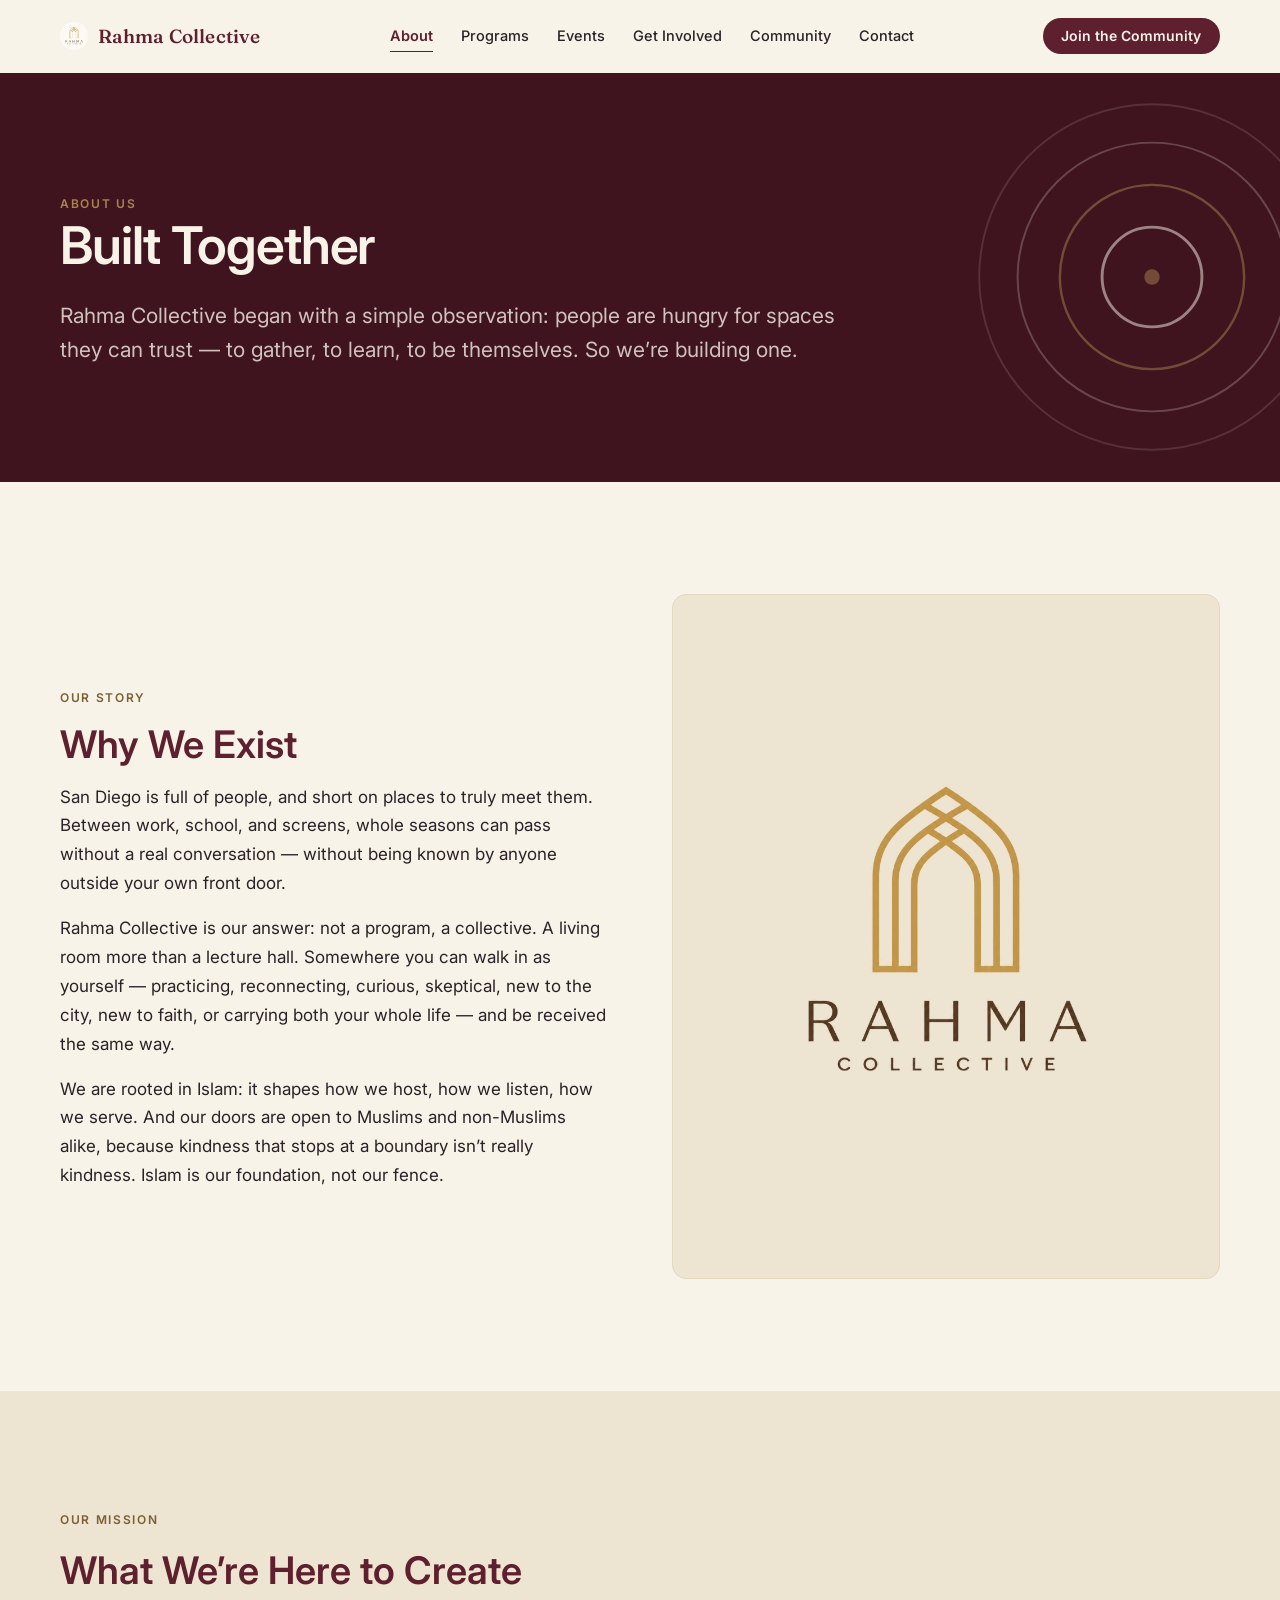
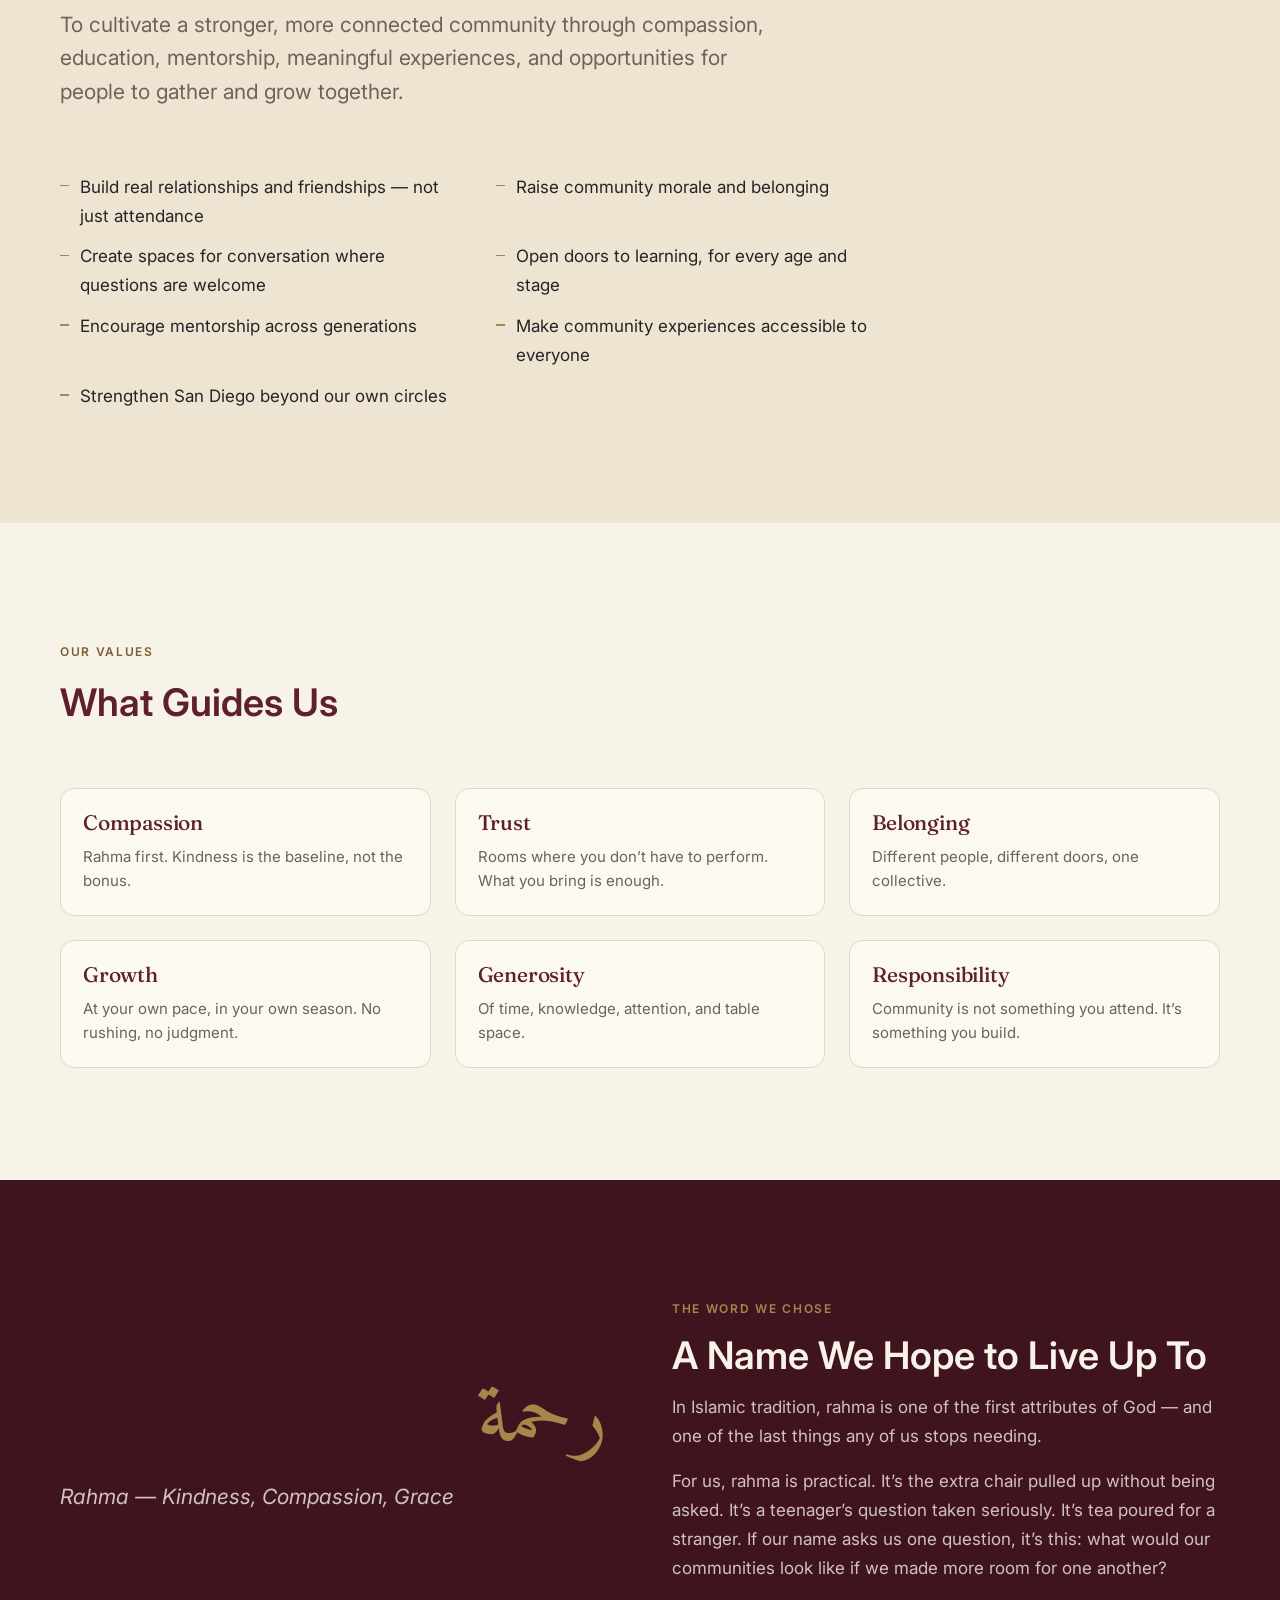
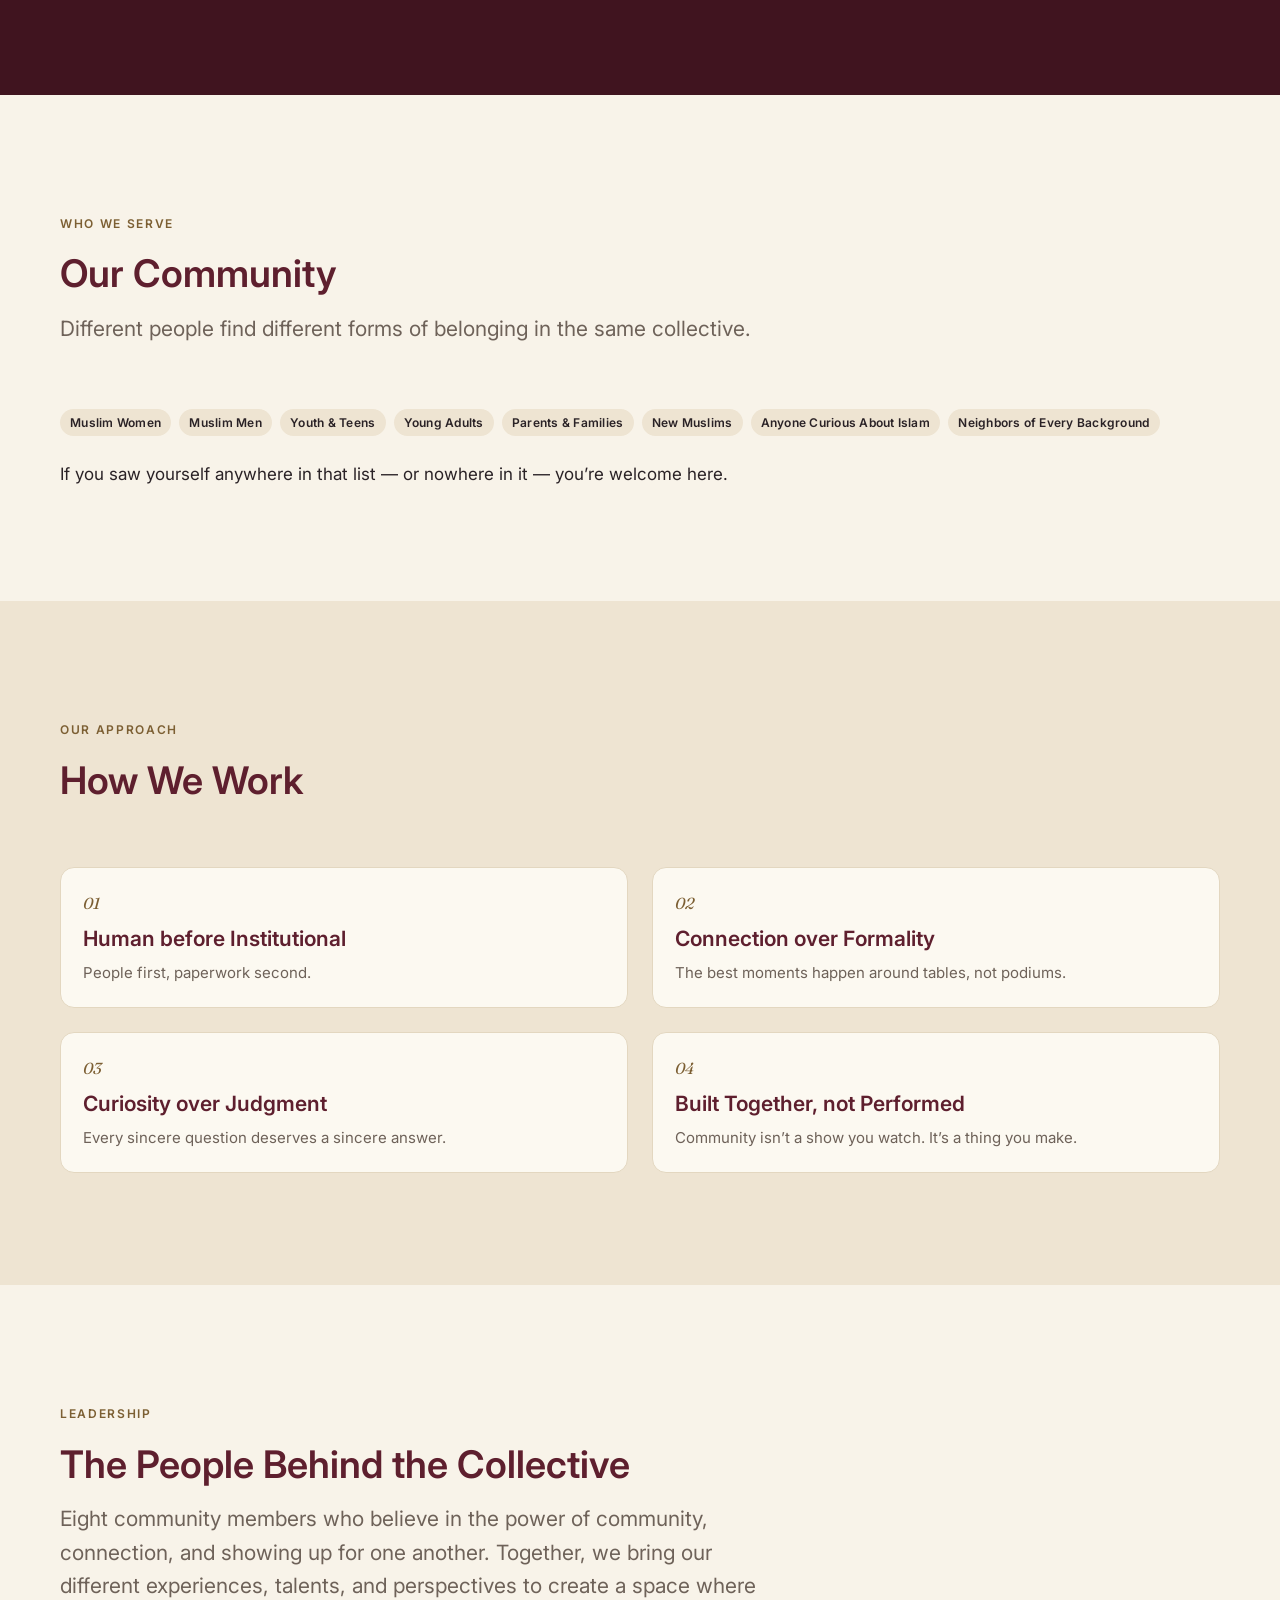
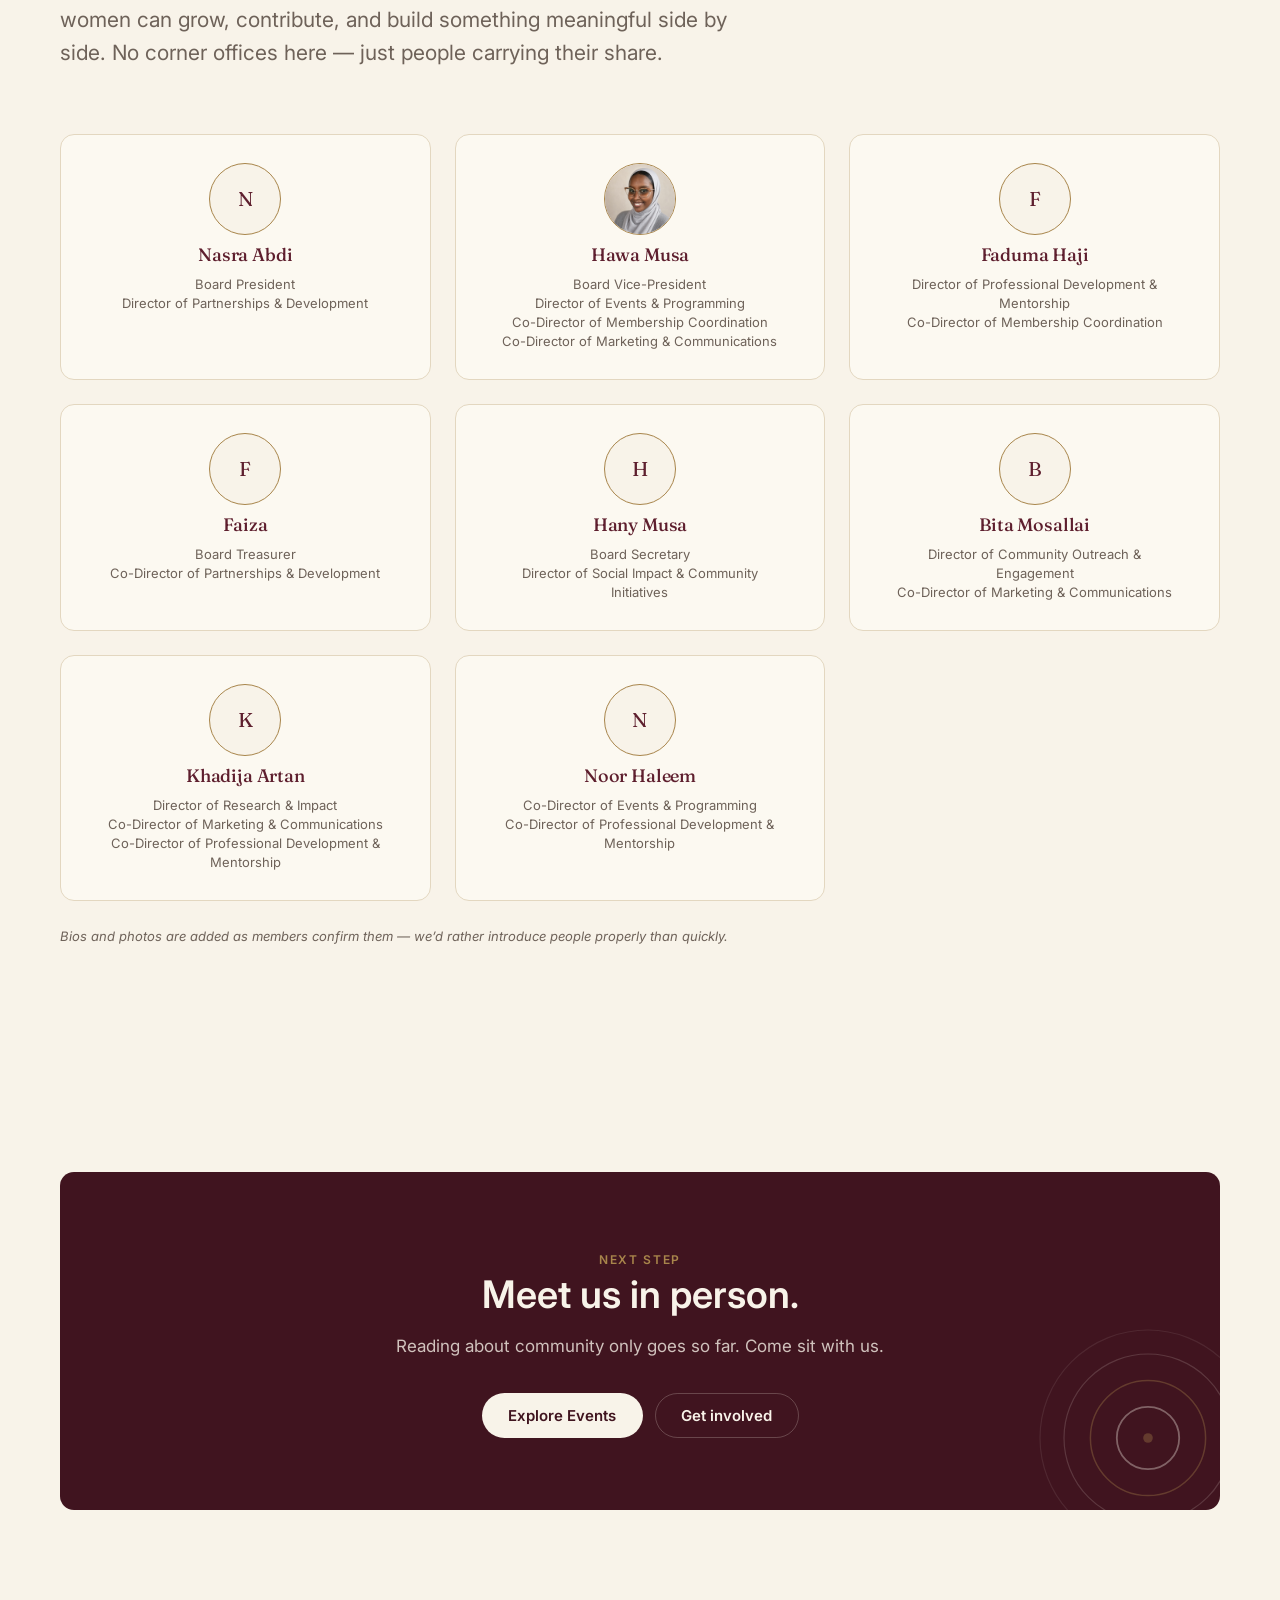
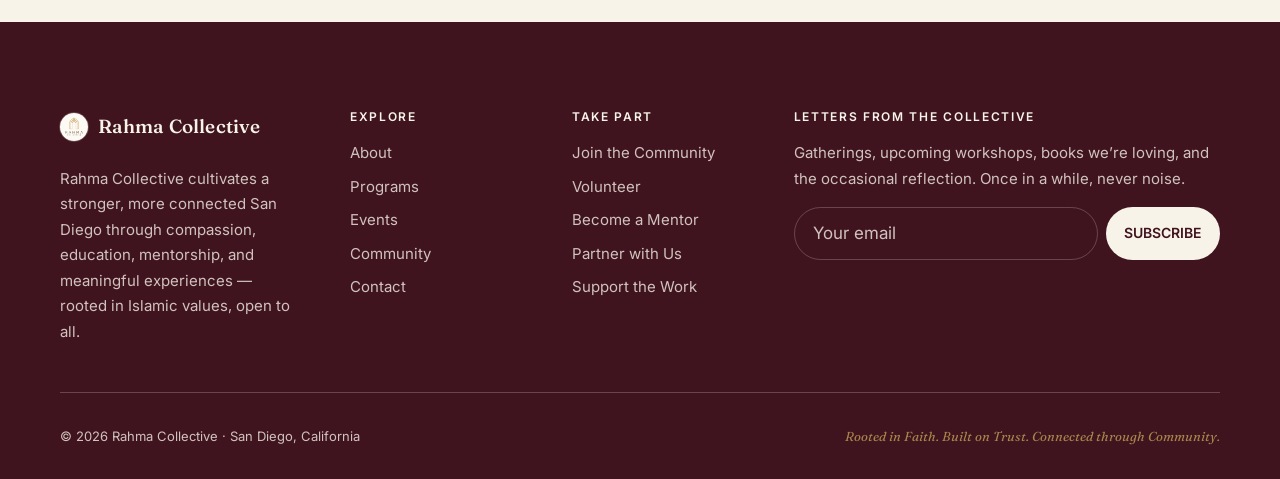
==== about.html @ c2415799 "Refresh About page mission, values, and leadership copy Replace mercy with kindness in Our Story, re" ====
<!DOCTYPE html>
<html lang="en">
<head>
  <meta charset="UTF-8">
  <meta name="viewport" content="width=device-width, initial-scale=1.0">
  <title>About — Rahma Collective · San Diego</title>
  <meta name="description" content="Our story, our values, and the eight community members behind Rahma Collective — rooted in Islamic values, open to all of San Diego.">
  <link rel="canonical" href="https://rahmacollective.org/about">
  <meta property="og:type" content="website">
  <meta property="og:title" content="About — Rahma Collective · San Diego">
  <meta property="og:description" content="Our story, our values, and the eight community members behind Rahma Collective.">
  <meta property="og:url" content="https://rahmacollective.org/about">
  <meta property="og:image" content="https://rahmacollective.org/assets/img/og-image.png">
  <link rel="icon" type="image/svg+xml" href="assets/img/favicon.svg">
  <link rel="preconnect" href="https://fonts.googleapis.com">
  <link rel="preconnect" href="https://fonts.gstatic.com" crossorigin>
  <link href="https://fonts.googleapis.com/css2?family=Fraunces:ital,opsz,wght@0,9..144,300..700;1,9..144,300..700&family=Inter:wght@400;500;600;700&family=Amiri:wght@400;700&display=swap" rel="stylesheet">
  <link rel="stylesheet" href="assets/css/tokens.css">
  <link rel="stylesheet" href="assets/css/base.css">
  <link rel="stylesheet" href="assets/css/components.css">
</head>
<body>

  <svg width="0" height="0" style="position:absolute" aria-hidden="true">
    <defs>
      <symbol id="motif-rings" viewBox="0 0 200 200">
        <circle cx="100" cy="100" r="26" fill="none" stroke="#5E1F2E" stroke-width="1.5"/>
        <circle cx="100" cy="100" r="48" fill="none" stroke="#A8854B" stroke-width="1.25"/>
        <circle cx="100" cy="100" r="70" fill="none" stroke="#5E1F2E" stroke-width="1" opacity="0.5"/>
        <circle cx="100" cy="100" r="90" fill="none" stroke="#897C73" stroke-width="1" opacity="0.35"/>
        <circle cx="100" cy="100" r="4" fill="#5E1F2E"/>
      </symbol>
      <symbol id="motif-rings-light" viewBox="0 0 200 200">
        <circle cx="100" cy="100" r="26" fill="none" stroke="#F8F3E9" stroke-width="1.5"/>
        <circle cx="100" cy="100" r="48" fill="none" stroke="#A8854B" stroke-width="1.25"/>
        <circle cx="100" cy="100" r="70" fill="none" stroke="#F8F3E9" stroke-width="1" opacity="0.45"/>
        <circle cx="100" cy="100" r="90" fill="none" stroke="#F8F3E9" stroke-width="1" opacity="0.25"/>
        <circle cx="100" cy="100" r="4" fill="#A8854B"/>
      </symbol>
      <symbol id="motif-horizon" viewBox="0 0 200 140">
        <path d="M20 96 H180" fill="none" stroke="#5E1F2E" stroke-width="1.5"/>
        <path d="M64 96 a36 36 0 0 1 72 0" fill="none" stroke="#5E1F2E" stroke-width="1.5"/>
        <circle cx="44" cy="87" r="5" fill="none" stroke="#A8854B" stroke-width="1.25"/>
        <circle cx="158" cy="87" r="5" fill="none" stroke="#A8854B" stroke-width="1.25"/>
        <circle cx="100" cy="34" r="3.5" fill="#A8854B"/>
      </symbol>
    </defs>
  </svg>

  <a class="skip-link" href="#main">Skip to content</a>

  <header class="site-header" data-header>
    <div class="container header-inner">
      <a class="wordmark" href="index.html" aria-label="Rahma Collective — home">
        <img class="wordmark__mark" src="assets/img/tea-table.jpg" alt="" width="28" height="28">
        Rahma Collective
      </a>
      <nav class="nav" aria-label="Primary">
        <a href="about.html" aria-current="page">About</a>
        <a href="programs.html">Programs</a>
        <a href="events.html">Events</a>
        <a href="get-involved.html">Get Involved</a>
        <a href="community.html">Community</a>
        <a href="contact.html">Contact</a>
      </nav>
      <div class="header-cta">
        <a class="btn btn--primary btn--sm" href="get-involved.html">Join the Community</a>
      </div>
      <button class="nav-toggle" type="button" aria-expanded="false" aria-controls="nav-drawer" aria-label="Open menu">
        <span></span><span></span><span></span>
      </button>
    </div>
  </header>

  <div class="drawer-overlay" hidden></div>
  <nav class="nav-drawer" id="nav-drawer" aria-label="Mobile" hidden>
    <a href="index.html">Home</a>
    <a href="about.html" aria-current="page">About</a>
    <a href="programs.html">Programs</a>
    <a href="events.html">Events</a>
    <a href="get-involved.html">Get Involved</a>
    <a href="community.html">Community</a>
    <a href="contact.html">Contact</a>
    <a class="btn btn--primary" href="get-involved.html">Join the Community</a>
  </nav>

  <main id="main">

    <section class="page-hero">
      <svg class="page-hero__motif" viewBox="0 0 200 200" aria-hidden="true"><use href="#motif-rings-light"></use></svg>
      <div class="container">
        <span class="eyebrow reveal">About us</span>
        <h1 class="reveal">Built Together</h1>
        <p class="lede reveal">Rahma Collective began with a simple observation: people are hungry for spaces they can trust — to gather, to learn, to be themselves. So we&rsquo;re building one.</p>
      </div>
    </section>

    <!-- Our story -->
    <section class="section" aria-labelledby="story-heading">
      <div class="container feature">
        <div class="prose">
          <span class="eyebrow reveal">Our story</span>
          <h2 id="story-heading" class="reveal" style="margin-top: var(--space-2)">Why We Exist</h2>
          <p class="reveal" style="margin-top: var(--space-3)">San Diego is full of people, and short on places to truly meet them. Between work, school, and screens, whole seasons can pass without a real conversation — without being known by anyone outside your own front door.</p>
          <p class="reveal">Rahma Collective is our answer: not a program, a collective. A living room more than a lecture hall. Somewhere you can walk in as yourself — practicing, reconnecting, curious, skeptical, new to the city, new to faith, or carrying both your whole life — and be received the same way.</p>
          <p class="reveal">We are rooted in Islam: it shapes how we host, how we listen, how we serve. And our doors are open to Muslims and non-Muslims alike, because kindness that stops at a boundary isn&rsquo;t really kindness. Islam is our foundation, not our fence.</p>
        </div>
        <div class="reveal">
          <div class="art-panel art-panel--tall art-panel--logo">
            <img src="rahma-logo-transparent.png" alt="Rahma Collective arch mark" loading="lazy">
          </div>
        </div>
      </div>
    </section>

    <!-- Mission -->
    <section class="section section--tint" id="mission" aria-labelledby="mission-heading">
      <div class="container">
        <div class="section-head">
          <span class="eyebrow reveal">Our mission</span>
          <h2 id="mission-heading" class="reveal">What We&rsquo;re Here to Create</h2>
          <p class="lede reveal">To cultivate a stronger, more connected community through compassion, education, mentorship, meaningful experiences, and opportunities for people to gather and grow together.</p>
        </div>
        <ul class="tick-list reveal">
          <li>Build real relationships and friendships — not just attendance</li>
          <li>Raise community morale and belonging</li>
          <li>Create spaces for conversation where questions are welcome</li>
          <li>Open doors to learning, for every age and stage</li>
          <li>Encourage mentorship across generations</li>
          <li>Make community experiences accessible to everyone</li>
          <li>Strengthen San Diego beyond our own circles</li>
        </ul>
      </div>
    </section>

    <!-- Values -->
    <section class="section" aria-labelledby="values-heading">
      <div class="container">
        <div class="section-head">
          <span class="eyebrow reveal">Our values</span>
          <h2 id="values-heading" class="reveal">What Guides Us</h2>
        </div>
        <div class="grid grid--3" data-stagger>
          <article class="card reveal">
            <h3>Compassion</h3>
            <p>Rahma first. Kindness is the baseline, not the bonus.</p>
          </article>
          <article class="card reveal">
            <h3>Trust</h3>
            <p>Rooms where you don&rsquo;t have to perform. What you bring is enough.</p>
          </article>
          <article class="card reveal">
            <h3>Belonging</h3>
            <p>Different people, different doors, one collective.</p>
          </article>
          <article class="card reveal">
            <h3>Growth</h3>
            <p>At your own pace, in your own season. No rushing, no judgment.</p>
          </article>
          <article class="card reveal">
            <h3>Generosity</h3>
            <p>Of time, knowledge, attention, and table space.</p>
          </article>
          <article class="card reveal">
            <h3>Responsibility</h3>
            <p>Community is not something you attend. It&rsquo;s something you build.</p>
          </article>
        </div>
      </div>
    </section>

    <!-- The word we chose -->
    <section class="section section--deep" aria-labelledby="word-heading">
      <div class="container feature">
        <div class="reveal">
          <p class="word-display arabic" lang="ar" aria-hidden="true">رحمة</p>
          <p class="word-gloss" style="color: var(--on-deep-soft)">Rahma — Kindness, Compassion, Grace</p>
        </div>
        <div class="prose">
          <span class="eyebrow reveal">The word we chose</span>
          <h2 id="word-heading" class="reveal" style="margin-top: var(--space-2)">A Name We Hope to Live Up To</h2>
          <p class="reveal" style="margin-top: var(--space-3)">In Islamic tradition, rahma is one of the first attributes of God — and one of the last things any of us stops needing.</p>
          <p class="reveal">For us, rahma is practical. It&rsquo;s the extra chair pulled up without being asked. It&rsquo;s a teenager&rsquo;s question taken seriously. It&rsquo;s tea poured for a stranger. If our name asks us one question, it&rsquo;s this: what would our communities look like if we made more room for one another?</p>
        </div>
      </div>
    </section>

    <!-- Who we serve -->
    <section class="section" aria-labelledby="serve-heading">
      <div class="container">
        <div class="section-head">
          <span class="eyebrow reveal">Who we serve</span>
          <h2 id="serve-heading" class="reveal">Our Community</h2>
          <p class="lede reveal">Different people find different forms of belonging in the same collective.</p>
        </div>
        <div class="chip-list reveal">
          <span class="pill">Muslim Women</span>
          <span class="pill">Muslim Men</span>
          <span class="pill">Youth &amp; Teens</span>
          <span class="pill">Young Adults</span>
          <span class="pill">Parents &amp; Families</span>
          <span class="pill">New Muslims</span>
          <span class="pill">Anyone Curious About Islam</span>
          <span class="pill">Neighbors of Every Background</span>
        </div>
        <p class="prose reveal" style="margin-top: var(--space-4)">If you saw yourself anywhere in that list — or nowhere in it — you&rsquo;re welcome here.</p>
      </div>
    </section>

    <!-- Our approach -->
    <section class="section section--tint" aria-labelledby="approach-heading">
      <div class="container">
        <div class="section-head">
          <span class="eyebrow reveal">Our approach</span>
          <h2 id="approach-heading" class="reveal">How We Work</h2>
        </div>
        <div class="grid grid--2 pathways" data-stagger>
          <article class="card pathway-card reveal">
            <h3>Human before Institutional</h3>
            <p>People first, paperwork second.</p>
          </article>
          <article class="card pathway-card reveal">
            <h3>Connection over Formality</h3>
            <p>The best moments happen around tables, not podiums.</p>
          </article>
          <article class="card pathway-card reveal">
            <h3>Curiosity over Judgment</h3>
            <p>Every sincere question deserves a sincere answer.</p>
          </article>
          <article class="card pathway-card reveal">
            <h3>Built Together, not Performed</h3>
            <p>Community isn&rsquo;t a show you watch. It&rsquo;s a thing you make.</p>
          </article>
        </div>
      </div>
    </section>

    <!-- Leadership -->
    <section class="section" aria-labelledby="board-heading">
      <div class="container">
        <div class="section-head">
          <span class="eyebrow reveal">Leadership</span>
          <h2 id="board-heading" class="reveal">The People Behind the Collective</h2>
          <p class="lede reveal">Eight community members who believe in the power of community, connection, and showing up for one another. Together, we bring our different experiences, talents, and perspectives to create a space where women can grow, contribute, and build something meaningful side by side. No corner offices here — just people carrying their share.</p>
        </div>
        <div class="grid grid--3" data-render="board" data-stagger></div>
        <noscript>
          <p class="placeholder-note">Our board: Nasra Abdi, Hawa Musa, Faduma Haji, Faiza, Bita Mosallai, Hany Musa, Khadija Artan, and Noor Haleem.</p>
        </noscript>
        <p class="placeholder-note reveal" style="margin-top: var(--space-4)">Bios and photos are added as members confirm them — we&rsquo;d rather introduce people properly than quickly.</p>
      </div>
    </section>

    <!-- CTA -->
    <section class="section" aria-labelledby="about-cta-heading">
      <div class="container">
        <div class="cta-band reveal">
          <svg class="cta-band__motif" viewBox="0 0 200 200" aria-hidden="true"><use href="#motif-rings-light"></use></svg>
          <span class="eyebrow">Next step</span>
          <h2 id="about-cta-heading">Meet us in person.</h2>
          <p>Reading about community only goes so far. Come sit with us.</p>
          <div class="btn-row">
            <a class="btn btn--light" href="events.html">Explore Events</a>
            <a class="btn btn--ghost-light" href="get-involved.html">Get involved</a>
          </div>
        </div>
      </div>
    </section>

  </main>

  <footer class="site-footer">
    <div class="container">
      <div class="footer-grid">
        <div>
          <a class="wordmark" href="index.html" aria-label="Rahma Collective — home">
            <img class="wordmark__mark" src="assets/img/tea-table.jpg" alt="" width="28" height="28">
            Rahma Collective
          </a>
          <p class="footer-mission">Rahma Collective cultivates a stronger, more connected San Diego through compassion, education, mentorship, and meaningful experiences — rooted in Islamic values, open to all.</p>
        </div>
        <div>
          <h2 class="footer-heading">Explore</h2>
          <div class="footer-links">
            <a href="about.html">About</a>
            <a href="programs.html">Programs</a>
            <a href="events.html">Events</a>
            <a href="community.html">Community</a>
            <a href="contact.html">Contact</a>
          </div>
        </div>
        <div>
          <h2 class="footer-heading">Take part</h2>
          <div class="footer-links">
            <a href="get-involved.html">Join the Community</a>
            <a href="get-involved.html?interest=volunteering#form">Volunteer</a>
            <a href="get-involved.html?interest=mentorship#form">Become a Mentor</a>
            <a href="get-involved.html?interest=partnership#form">Partner with Us</a>
            <a href="get-involved.html?interest=supporting#form">Support the Work</a>
          </div>
        </div>
        <div class="newsletter">
          <h2 class="footer-heading">Letters from the Collective</h2>
          <p>Gatherings, upcoming workshops, books we&rsquo;re loving, and the occasional reflection. Once in a while, never noise.</p>
          <form data-form action="#">
            <label class="visually-hidden" for="newsletter-email">Your email</label>
            <input id="newsletter-email" type="email" name="email" placeholder="Your email" required>
            <button class="btn btn--light btn--sm" type="submit">SUBSCRIBE</button>
          </form>
          <p class="form-note" data-form-success hidden>You&rsquo;re in. Letters arrive once in a while — never noise.</p>
        </div>
      </div>
      <div class="footer-bottom">
        <span>© <span data-year>2026</span> Rahma Collective · San Diego, California</span>
        <span class="tagline">Rooted in Faith. Built on Trust. Connected through Community.</span>
      </div>
    </div>
  </footer>

  <script src="assets/js/data/board.js" defer></script>
  <script src="assets/js/render.js" defer></script>
  <script src="assets/js/main.js" defer></script>
</body>
</html>
---- assets/css/tokens.css ----
/* ==========================================================================
   Rahma Collective — design tokens
   Single source of truth for color, type, space, shape, and motion.
   ========================================================================== */

:root {
  /* Color — brand */
  --oxblood: #40141f;        /* depth: page heroes, footer, CTA bands */
  --burgundy: #5e1f2e;       /* primary: headlines, key CTAs */
  --burgundy-deep: #4a1824;  /* primary hover */
  --ivory: #f8f3e9;          /* ground: main background */
  --beige: #eee4d2;          /* shift: alternating sections */
  --cream-card: #fcf9f1;     /* card surface on ivory */
  --card-line: #e3d7c0;      /* hairline borders on light */
  --brass: #a8854b;          /* accent: decorative, large, on dark */
  --brass-deep: #7c5f33;     /* accent text on light (WCAG AA) */
  --charcoal: #2a2226;       /* body text */
  --warm-gray: #6e6259;      /* meta text (AA on ivory) */
  --warm-gray-decor: #897c73;/* decorative only */

  /* Color — semantic on dark surfaces */
  --on-deep: #f8f3e9;
  --on-deep-soft: rgba(248, 243, 233, 0.78);
  --on-deep-line: rgba(248, 243, 233, 0.22);

  /* Typography */
  --font-serif: "Fraunces", Georgia, "Times New Roman", serif;
  --font-sans: "Inter", -apple-system, BlinkMacSystemFont, "Segoe UI", sans-serif;
  --font-arabic: "Amiri", "Traditional Arabic", serif;

  --text-display: clamp(2.75rem, 6vw, 4.25rem);
  --text-h1: clamp(2.25rem, 4.6vw, 3.25rem);
  --text-h2: clamp(1.75rem, 3.4vw, 2.375rem);
  --text-h3: clamp(1.25rem, 2.2vw, 1.5rem);
  --text-body: 1.0625rem;
  --text-lede: clamp(1.125rem, 1.8vw, 1.3125rem);
  --text-meta: 0.8125rem;

  /* Space */
  --space-1: 0.5rem;
  --space-2: 0.75rem;
  --space-3: 1rem;
  --space-4: 1.5rem;
  --space-5: 2rem;
  --space-6: 3rem;
  --section-pad: clamp(4rem, 9vw, 7rem);
  --container: 72.5rem; /* 1160px */
  --container-narrow: 46rem;
  --gutter: 1.5rem;

  /* Shape */
  --radius: 14px;
  --radius-sm: 10px;
  --radius-pill: 999px;

  /* Motion */
  --ease: cubic-bezier(0.22, 0.61, 0.36, 1);
  --dur: 240ms;

  /* Layering */
  --z-header: 100;
  --z-drawer: 200;
}
---- assets/css/base.css ----
/* ==========================================================================
   Rahma Collective — base
   Reset, document defaults, typography, and layout primitives.
   ========================================================================== */

*,
*::before,
*::after {
  box-sizing: border-box;
}

html {
  scroll-behavior: smooth;
}

body {
  margin: 0;
  background: var(--ivory);
  color: var(--charcoal);
  font-family: var(--font-sans);
  font-size: var(--text-body);
  line-height: 1.7;
  -webkit-font-smoothing: antialiased;
  text-rendering: optimizeLegibility;
}

img,
svg {
  display: block;
  max-width: 100%;
}

h1,
h2,
h3,
h4,
p,
ul,
ol,
figure,
blockquote {
  margin: 0;
}

ul,
ol {
  padding: 0;
  list-style: none;
}

a {
  color: var(--burgundy);
  text-decoration-color: rgba(94, 31, 46, 0.35);
  text-underline-offset: 0.18em;
}

a:hover {
  text-decoration-color: currentColor;
}

button {
  font: inherit;
  cursor: pointer;
}

input,
select,
textarea {
  font: inherit;
  color: inherit;
}

/* Visible, keyboard-first focus everywhere */
:focus-visible {
  outline: 2px solid var(--brass);
  outline-offset: 3px;
  border-radius: 4px;
}

/* ---------- typography ---------- */

h1,
h2,
h3,
.serif {
  font-family: var(--font-serif);
  font-weight: 480;
  line-height: 1.14;
  letter-spacing: -0.01em;
  color: var(--burgundy);
  text-wrap: balance;
  font-variant-ligatures: none;
  font-feature-settings: "liga" 0, "clig" 0, "calt" 0, "dlig" 0;
}

h1 {
  font-size: var(--text-h1);
  font-weight: 460;
}

h2 {
  font-size: var(--text-h2);
  font-family: var(--font-sans);
  font-weight: 600;
  letter-spacing: 0;
}

h3 {
  font-size: var(--text-h3);
}

.display {
  font-family: var(--font-serif);
  font-size: var(--text-display);
  font-weight: 440;
  line-height: 1.08;
  letter-spacing: -0.015em;
  color: var(--burgundy);
  text-wrap: balance;
  font-variant-ligatures: none;
  font-feature-settings: "liga" 0, "clig" 0, "calt" 0, "dlig" 0;
}

.arabic {
  font-family: var(--font-arabic);
  direction: rtl;
}

.lede {
  font-size: var(--text-lede);
  line-height: 1.6;
  color: var(--warm-gray);
  max-width: 38em;
}

.eyebrow {
  display: inline-block;
  font-size: 0.75rem;
  font-weight: 600;
  letter-spacing: 0.14em;
  text-transform: uppercase;
  color: var(--brass-deep);
}

.section--deep .eyebrow,
.cta-band .eyebrow,
.page-hero .eyebrow {
  color: var(--brass);
}

.meta {
  font-size: var(--text-meta);
  color: var(--warm-gray);
}

/* ---------- layout primitives ---------- */

.container {
  width: min(100% - (var(--gutter) * 2), var(--container));
  margin-inline: auto;
}

.container--narrow {
  width: min(100% - (var(--gutter) * 2), var(--container-narrow));
  margin-inline: auto;
}

.section {
  padding-block: var(--section-pad);
}

.section--tint {
  background: var(--beige);
}

.section--deep {
  background: var(--oxblood);
  color: var(--on-deep);
}

.section--deep h1,
.section--deep h2,
.section--deep h3,
.section--deep .serif {
  color: var(--on-deep);
}

.section--deep .lede,
.section--deep p {
  color: var(--on-deep-soft);
}

.section + .section {
  border-top: 1px solid transparent; /* keeps rhythm intentional; tinted sections carry the shift */
}

.section-head {
  max-width: 44rem;
  margin-bottom: clamp(2.5rem, 5vw, 4rem);
}

.section-head > * + * {
  margin-top: var(--space-3);
}

.section-head--center {
  margin-inline: auto;
  text-align: center;
}

.grid {
  display: grid;
  gap: 1.5rem;
}

.grid--2 {
  grid-template-columns: repeat(2, minmax(0, 1fr));
}

.grid--3 {
  grid-template-columns: repeat(3, minmax(0, 1fr));
}

.grid--4 {
  grid-template-columns: repeat(4, minmax(0, 1fr));
}

@media (max-width: 60rem) {
  .grid--3,
  .grid--4 {
    grid-template-columns: repeat(2, minmax(0, 1fr));
  }
}

@media (max-width: 40rem) {
  .grid--2,
  .grid--3,
  .grid--4 {
    grid-template-columns: minmax(0, 1fr);
  }
}

/* ---------- skip link ---------- */

.skip-link {
  position: absolute;
  top: -100%;
  left: var(--space-3);
  z-index: calc(var(--z-drawer) + 1);
  background: var(--burgundy);
  color: var(--ivory);
  padding: 0.6em 1.2em;
  border-radius: var(--radius-pill);
  font-size: 0.875rem;
  font-weight: 600;
  text-decoration: none;
  transition: top var(--dur) var(--ease);
}

.skip-link:focus-visible {
  top: var(--space-3);
}

/* ---------- accessibility helpers ---------- */

.visually-hidden {
  position: absolute;
  width: 1px;
  height: 1px;
  margin: -1px;
  padding: 0;
  overflow: hidden;
  clip: rect(0 0 0 0);
  white-space: nowrap;
  border: 0;
}

@media (prefers-reduced-motion: reduce) {
  html {
    scroll-behavior: auto;
  }

  *,
  *::before,
  *::after {
    animation-duration: 0.01ms !important;
    animation-iteration-count: 1 !important;
    transition-duration: 0.01ms !important;
  }
}
---- assets/css/components.css ----
/* ==========================================================================
   Rahma Collective — components
   Header, heroes, cards, forms, footer, motion. Loaded after base.css.
   ========================================================================== */

/* ---------- buttons & links ---------- */

.btn {
  display: inline-flex;
  align-items: center;
  gap: 0.5em;
  padding: 0.85em 1.7em;
  border: 1.5px solid transparent;
  border-radius: var(--radius-pill);
  font-family: var(--font-sans);
  font-size: 0.9375rem;
  font-weight: 600;
  line-height: 1.2;
  text-decoration: none;
  transition:
    background-color var(--dur) var(--ease),
    color var(--dur) var(--ease),
    border-color var(--dur) var(--ease),
    transform var(--dur) var(--ease);
}

.btn:hover {
  transform: translateY(-1px);
  text-decoration: none;
}

.btn:active {
  transform: translateY(0);
}

.btn--primary {
  background: var(--burgundy);
  color: var(--ivory);
}

.btn--primary:hover {
  background: var(--burgundy-deep);
  color: var(--ivory);
}

.btn--outline {
  border-color: var(--burgundy);
  color: var(--burgundy);
  background: transparent;
}

.btn--outline:hover {
  background: rgba(94, 31, 46, 0.06);
  color: var(--burgundy-deep);
  border-color: var(--burgundy-deep);
}

.btn--light {
  background: var(--ivory);
  color: var(--oxblood);
}

.btn--light:hover {
  background: #ffffff;
  color: var(--oxblood);
}

.btn--ghost-light {
  border-color: var(--on-deep-line);
  color: var(--on-deep);
  background: transparent;
}

.btn--ghost-light:hover {
  border-color: var(--on-deep);
  color: var(--on-deep);
}

.btn--sm {
  padding: 0.6em 1.25em;
  font-size: 0.875rem;
}

.btn-row {
  display: flex;
  flex-wrap: wrap;
  gap: 0.75rem;
  align-items: center;
}

.link-arrow {
  display: inline-flex;
  align-items: center;
  gap: 0.4em;
  font-weight: 600;
  font-size: 0.9375rem;
  color: var(--burgundy);
  text-decoration: none;
}

.link-arrow::after {
  content: "→";
  transition: transform var(--dur) var(--ease);
}

.link-arrow:hover::after {
  transform: translateX(3px);
}

.section--deep .link-arrow,
.cta-band .link-arrow {
  color: var(--brass);
}

/* ---------- header ---------- */

.site-header {
  position: sticky;
  top: 0;
  z-index: var(--z-header);
  background: rgba(248, 243, 233, 0.88);
  -webkit-backdrop-filter: blur(12px);
  backdrop-filter: blur(12px);
  border-bottom: 1px solid transparent;
  transition: border-color var(--dur) var(--ease);
}

.site-header.is-scrolled {
  border-bottom-color: var(--card-line);
}

.header-inner {
  display: flex;
  align-items: center;
  justify-content: space-between;
  gap: var(--space-4);
  min-height: 4.5rem;
}

.wordmark {
  display: inline-flex;
  align-items: center;
  gap: 0.6rem;
  font-family: var(--font-serif);
  font-size: 1.1875rem;
  font-weight: 560;
  letter-spacing: 0.01em;
  color: var(--burgundy);
  text-decoration: none;
}

.wordmark:hover {
  color: var(--burgundy-deep);
}

.wordmark svg {
  width: 1.5rem;
  height: 1.5rem;
}

.wordmark__mark {
  width: 1.75rem;
  height: 1.75rem;
  flex: none;
  border-radius: 50%;
  object-fit: cover;
  object-position: center 42%;
}

.site-footer .wordmark__mark {
  outline: 1px solid var(--on-deep-line);
}

.nav {
  display: flex;
  align-items: center;
  gap: 1.75rem;
}

.nav a {
  position: relative;
  font-size: 0.90625rem;
  font-weight: 500;
  color: var(--charcoal);
  text-decoration: none;
  padding-block: 0.25rem;
}

.nav a::after {
  content: "";
  position: absolute;
  left: 0;
  right: 100%;
  bottom: 0;
  height: 1.5px;
  background: var(--burgundy);
  transition: right var(--dur) var(--ease);
}

.nav a:hover::after,
.nav a[aria-current="page"]::after {
  right: 0;
}

.nav a[aria-current="page"] {
  color: var(--burgundy);
  font-weight: 600;
}

.header-cta {
  display: flex;
  align-items: center;
  gap: var(--space-3);
}

.nav-toggle {
  display: none;
  flex-direction: column;
  justify-content: center;
  gap: 5px;
  width: 2.75rem;
  height: 2.75rem;
  padding: 0;
  border: 1px solid var(--card-line);
  border-radius: var(--radius-pill);
  background: var(--cream-card);
}

.nav-toggle span {
  display: block;
  width: 1.125rem;
  height: 1.5px;
  margin-inline: auto;
  background: var(--burgundy);
  transition:
    transform var(--dur) var(--ease),
    opacity var(--dur) var(--ease);
}

.nav-toggle[aria-expanded="true"] span:nth-child(1) {
  transform: translateY(6.5px) rotate(45deg);
}

.nav-toggle[aria-expanded="true"] span:nth-child(2) {
  opacity: 0;
}

.nav-toggle[aria-expanded="true"] span:nth-child(3) {
  transform: translateY(-6.5px) rotate(-45deg);
}

.drawer-overlay {
  position: fixed;
  inset: 0;
  z-index: calc(var(--z-drawer) - 1);
  background: rgba(42, 34, 38, 0.4);
  opacity: 0;
  transition: opacity var(--dur) var(--ease);
}

.drawer-overlay.is-open {
  opacity: 1;
}

.nav-drawer {
  position: fixed;
  top: 0;
  right: 0;
  bottom: 0;
  z-index: var(--z-drawer);
  width: min(21rem, 85vw);
  background: var(--ivory);
  border-left: 1px solid var(--card-line);
  padding: 5.5rem var(--space-5) var(--space-5);
  transform: translateX(100%);
  transition: transform var(--dur) var(--ease);
  display: flex;
  flex-direction: column;
  gap: var(--space-4);
}

.nav-drawer.is-open {
  transform: translateX(0);
}

.nav-drawer a:not(.btn) {
  font-family: var(--font-serif);
  font-size: 1.5rem;
  color: var(--burgundy);
  text-decoration: none;
  padding-block: 0.35rem;
}

.nav-drawer a[aria-current="page"] {
  font-weight: 600;
  text-decoration: underline;
  text-decoration-color: var(--brass);
  text-underline-offset: 0.3em;
}

.nav-drawer .btn {
  margin-top: var(--space-3);
  align-self: flex-start;
}

@media (max-width: 56.25rem) {
  .nav,
  .header-cta {
    display: none;
  }

  .nav-toggle {
    display: flex;
  }
}

/* ---------- home hero ---------- */

.hero {
  position: relative;
  overflow: hidden;
  padding-block: clamp(4.5rem, 9vw, 8rem);
}

.hero__grid {
  display: grid;
  grid-template-columns: 1.05fr 0.95fr;
  gap: clamp(2rem, 6vw, 5rem);
  align-items: center;
}

.hero__content > * + * {
  margin-top: var(--space-4);
}

.hero__art {
  position: relative;
}

.hero .display em {
  font-style: italic;
  color: var(--brass-deep);
}

@media (max-width: 56.25rem) {
  .hero__grid {
    grid-template-columns: 1fr;
  }

  .hero__art {
    max-width: 26rem;
    margin-inline: auto;
  }
}

/* ---------- interior page hero ---------- */

.page-hero {
  position: relative;
  overflow: hidden;
  background: var(--oxblood);
  color: var(--on-deep);
  padding-block: clamp(4.5rem, 9vw, 7.5rem);
}

.page-hero h1 {
  color: var(--on-deep);
  max-width: 16em;
  font-family: var(--font-sans);
  font-weight: 600;
  letter-spacing: -0.02em;
  line-height: 1.12;
}

.page-hero .lede {
  color: var(--on-deep-soft);
  margin-top: var(--space-4);
}

.page-hero__motif {
  position: absolute;
  right: -4rem;
  top: 50%;
  transform: translateY(-50%);
  width: clamp(16rem, 30vw, 26rem);
  opacity: 0.5;
  pointer-events: none;
}

/* ---------- art panels & motif ---------- */

.art-panel {
  position: relative;
  border-radius: var(--radius);
  border: 1px solid var(--card-line);
  background: var(--beige);
  overflow: hidden;
  aspect-ratio: 4 / 3;
  display: grid;
  place-items: center;
}

.art-panel svg {
  width: 72%;
  height: auto;
}

.art-panel img {
  width: 100%;
  height: 100%;
  object-fit: cover;
}

.art-panel--logo img {
  object-fit: cover;
  object-position: center top;
  transform: scale(1.6) translateY(6%);
}

.art-panel--tall.art-panel--logo img {
  object-fit: contain;
  object-position: center;
  transform: none;
  padding: clamp(1.5rem, 6vw, 3rem);
  box-sizing: border-box;
}

.art-panel--tall {
  aspect-ratio: 4 / 5;
}

.hero__art .art-panel--tall {
  aspect-ratio: 1 / 1;
  background: transparent;
  border: none;
  overflow: visible;
}

.hero__art .hero__art-img {
  width: 100%;
  height: 100%;
  object-fit: contain;
  object-position: center;
  mix-blend-mode: multiply;
  transform: scale(1.28);
}

/* Photo slots: replace an art panel with <img> when real photography exists. */
.photo-slot {
  position: relative;
  border-radius: var(--radius);
  border: 1px dashed var(--warm-gray-decor);
  background: var(--beige);
  aspect-ratio: 4 / 3;
  display: grid;
  place-items: center;
  text-align: center;
  padding: var(--space-4);
}

.photo-slot span {
  font-size: var(--text-meta);
  color: var(--warm-gray);
  max-width: 16em;
}

.photo-slot:has(img) {
  padding: 0;
  border-style: solid;
  border-color: var(--card-line);
  overflow: hidden;
}

.photo-slot img {
  width: 100%;
  height: 100%;
  object-fit: cover;
}

.photo-slot--portrait {
  aspect-ratio: 3 / 4;
}

.photo-slot--portrait img {
  object-fit: contain;
  object-position: center;
}

.motif-divider {
  display: flex;
  justify-content: center;
  padding-block: 0;
}

.motif-divider svg {
  width: 5rem;
  height: auto;
  opacity: 0.8;
}

/* ---------- cards ---------- */

.card {
  background: var(--cream-card);
  border: 1px solid var(--card-line);
  border-radius: var(--radius);
  padding: 1.375rem;
  display: flex;
  flex-direction: column;
  gap: 0.625rem;
  transition:
    transform var(--dur) var(--ease),
    border-color var(--dur) var(--ease);
}

.card:hover {
  transform: translateY(-3px);
  border-color: var(--brass);
}

.card h3 {
  font-size: 1.3125rem;
}

.card p {
  font-size: 0.9375rem;
  color: var(--warm-gray);
  line-height: 1.6;
}

.card .link-arrow {
  margin-top: auto;
  padding-top: 0.5rem;
}

.card__date {
  font-size: 0.75rem;
  font-weight: 600;
  letter-spacing: 0.14em;
  text-transform: uppercase;
  color: var(--brass-deep);
}

.card__meta {
  display: flex;
  flex-wrap: wrap;
  gap: 0.5rem;
  align-items: center;
}

/* pills & tags */

.pill {
  display: inline-flex;
  align-items: center;
  padding: 0.28em 0.85em;
  border-radius: var(--radius-pill);
  background: var(--beige);
  color: var(--charcoal);
  font-size: 0.75rem;
  font-weight: 600;
  letter-spacing: 0.02em;
}

.pill--outline {
  background: transparent;
  border: 1px solid var(--card-line);
  color: var(--warm-gray);
}

/* numbered pathway cards */

.pathway-card {
  counter-increment: pathway;
}

.pathway-card h3 {
  font-family: var(--font-sans);
  font-weight: 600;
  font-variant-ligatures: none;
  font-feature-settings: "liga" 0, "clig" 0, "calt" 0, "dlig" 0;
  letter-spacing: 0;
}

.pathway-card::before {
  content: counter(pathway, decimal-leading-zero);
  font-family: var(--font-serif);
  font-style: italic;
  font-size: 1rem;
  color: var(--brass-deep);
}

.pathways {
  counter-reset: pathway;
}

/* profile cards (board) */

.profile-card {
  align-items: center;
  text-align: center;
  padding: 1.75rem 1.25rem;
}

.profile-card__ring {
  width: 4.5rem;
  height: 4.5rem;
  border-radius: 50%;
  border: 1.5px solid var(--brass);
  display: grid;
  place-items: center;
  font-family: var(--font-serif);
  font-size: 1.25rem;
  color: var(--burgundy);
  background: var(--ivory);
}

.profile-card__ring img {
  width: 100%;
  height: 100%;
  border-radius: 50%;
  object-fit: cover;
}

.profile-card .meta {
  font-size: 0.8125rem;
  line-height: 1.45;
  max-width: 18rem;
  margin-inline: auto;
}

.profile-card h3 {
  font-size: 1.125rem;
}

/* story cards */

.story-card blockquote {
  font-family: var(--font-serif);
  font-size: 1.125rem;
  font-style: italic;
  line-height: 1.5;
  color: var(--charcoal);
}

/* ---------- split feature (Shaah & Caano) ---------- */

.feature {
  display: grid;
  grid-template-columns: 1fr 1fr;
  gap: clamp(2rem, 5vw, 4.5rem);
  align-items: center;
}

.feature__body > * + * {
  margin-top: var(--space-3);
}

.feature__body .btn-row {
  margin-top: var(--space-4);
}

.feature__lockup {
  font-family: var(--font-serif);
  font-style: italic;
  font-size: clamp(2rem, 4vw, 3rem);
  line-height: 1.1;
  color: var(--burgundy);
}

.feature__details {
  display: flex;
  flex-wrap: wrap;
  gap: 0.5rem;
}

@media (max-width: 56.25rem) {
  .feature {
    grid-template-columns: 1fr;
  }
}

/* ---------- stats (impact framework) ---------- */

.stats {
  display: grid;
  grid-template-columns: repeat(4, minmax(0, 1fr));
  gap: 1.5rem;
}

.stat {
  border-top: 1.5px solid var(--card-line);
  padding-top: var(--space-3);
}

.section--deep .stat {
  border-top-color: var(--on-deep-line);
}

.stat__value {
  font-family: var(--font-serif);
  font-size: clamp(2rem, 3.5vw, 2.75rem);
  line-height: 1;
  color: var(--burgundy);
}

.section--deep .stat__value {
  color: var(--brass);
}

.stat__label {
  margin-top: 0.5rem;
  font-size: var(--text-meta);
  color: var(--warm-gray);
}

.section--deep .stat__label {
  color: var(--on-deep-soft);
}

@media (max-width: 40rem) {
  .stats {
    grid-template-columns: repeat(2, minmax(0, 1fr));
  }
}

/* ---------- CTA band ---------- */

.cta-band {
  position: relative;
  overflow: hidden;
  background: var(--oxblood);
  color: var(--on-deep);
  border-radius: var(--radius);
  padding: clamp(2.5rem, 6vw, 4.5rem);
  text-align: center;
}

.cta-band h2 {
  color: var(--on-deep);
  max-width: 20em;
  margin-inline: auto;
}

.cta-band p {
  color: var(--on-deep-soft);
  max-width: 34em;
  margin: var(--space-3) auto 0;
}

.cta-band .btn-row {
  justify-content: center;
  margin-top: var(--space-5);
}

.cta-band__motif {
  position: absolute;
  inset: auto;
  right: -3rem;
  bottom: -3rem;
  width: 15rem;
  opacity: 0.35;
  pointer-events: none;
}

/* ---------- callout note ---------- */

.callout-card {
  display: flex;
  flex-wrap: wrap;
  align-items: center;
  justify-content: space-between;
  gap: var(--space-4);
  border: 1px solid var(--card-line);
  border-left: 3px solid var(--brass);
  border-radius: var(--radius-sm);
  background: var(--cream-card);
  padding: var(--space-4) var(--space-5);
}

.callout-card p {
  max-width: 44em;
  color: var(--warm-gray);
}

/* ---------- filters ---------- */

.filter-bar {
  display: flex;
  flex-wrap: wrap;
  gap: var(--space-4);
  margin-bottom: var(--space-5);
}

.filter-group {
  display: flex;
  flex-wrap: wrap;
  gap: 0.5rem;
  align-items: center;
}

.filter-group__label {
  font-size: var(--text-meta);
  font-weight: 600;
  letter-spacing: 0.08em;
  text-transform: uppercase;
  color: var(--warm-gray);
  margin-right: 0.25rem;
}

.filter-pill {
  border: 1px solid var(--card-line);
  background: var(--cream-card);
  color: var(--charcoal);
  border-radius: var(--radius-pill);
  padding: 0.45em 1.1em;
  font-size: 0.8125rem;
  font-weight: 500;
  transition:
    background-color var(--dur) var(--ease),
    color var(--dur) var(--ease),
    border-color var(--dur) var(--ease);
}

.filter-pill:hover {
  border-color: var(--burgundy);
  color: var(--burgundy);
}

.filter-pill.is-active {
  background: var(--burgundy);
  border-color: var(--burgundy);
  color: var(--ivory);
}

/* ---------- empty state ---------- */

.empty-state {
  text-align: center;
  border: 1px solid var(--card-line);
  border-radius: var(--radius);
  background: var(--cream-card);
  padding: clamp(2.5rem, 6vw, 4rem) var(--space-5);
  display: grid;
  justify-items: center;
  gap: var(--space-3);
}

.empty-state svg {
  width: 4rem;
  height: auto;
}

.empty-state h3 {
  font-size: 1.375rem;
}

.empty-state p {
  max-width: 30em;
  color: var(--warm-gray);
}

/* ---------- forms ---------- */

.form {
  display: grid;
  gap: var(--space-4);
}

.form-row {
  display: grid;
  gap: var(--space-4);
  grid-template-columns: 1fr 1fr;
}

@media (max-width: 40rem) {
  .form-row {
    grid-template-columns: 1fr;
  }
}

.field {
  display: grid;
  gap: 0.375rem;
}

.field label {
  font-size: 0.8125rem;
  font-weight: 600;
  color: var(--charcoal);
}

.field input,
.field select,
.field textarea {
  width: 100%;
  border: 1px solid var(--card-line);
  border-radius: var(--radius-sm);
  background: var(--cream-card);
  padding: 0.75rem 1rem;
  transition:
    border-color var(--dur) var(--ease),
    box-shadow var(--dur) var(--ease);
}

.field textarea {
  min-height: 9rem;
  resize: vertical;
}

.field input:focus,
.field select:focus,
.field textarea:focus {
  outline: none;
  border-color: var(--brass);
  box-shadow: 0 0 0 3px rgba(168, 133, 75, 0.22);
}

.field .hint {
  font-size: var(--text-meta);
  color: var(--warm-gray);
}

.form-success {
  display: grid;
  justify-items: center;
  gap: var(--space-3);
  text-align: center;
  border: 1px solid var(--card-line);
  border-radius: var(--radius);
  background: var(--cream-card);
  padding: clamp(2.5rem, 6vw, 4rem) var(--space-5);
}

.form-success svg {
  width: 3.5rem;
  height: auto;
}

.form-success h3 {
  font-size: 1.375rem;
}

.form-success p {
  max-width: 28em;
  color: var(--warm-gray);
}

[hidden] {
  display: none !important;
}

/* ---------- footer ---------- */

.site-footer {
  background: var(--oxblood);
  color: var(--on-deep);
  padding: clamp(3.5rem, 7vw, 5.5rem) 0 var(--space-5);
}

.footer-grid {
  display: grid;
  grid-template-columns: 1.4fr 1fr 1fr 1.2fr;
  gap: clamp(2rem, 4vw, 3.5rem);
  padding-bottom: var(--space-6);
  border-bottom: 1px solid var(--on-deep-line);
}

@media (max-width: 56.25rem) {
  .footer-grid {
    grid-template-columns: 1fr 1fr;
  }
}

@media (max-width: 40rem) {
  .footer-grid {
    grid-template-columns: 1fr;
  }
}

.site-footer .wordmark {
  color: var(--on-deep);
}

.site-footer h2,
.site-footer h3 {
  color: var(--on-deep);
}

.footer-mission {
  margin-top: var(--space-3);
  font-size: 0.9375rem;
  color: var(--on-deep-soft);
  max-width: 30em;
}

.footer-heading {
  font-size: 0.75rem;
  font-weight: 600;
  letter-spacing: 0.14em;
  text-transform: uppercase;
  color: var(--brass);
  margin-bottom: var(--space-3);
  font-family: var(--font-sans);
}

.footer-links {
  display: grid;
  gap: 0.5rem;
}

.footer-links a {
  color: var(--on-deep-soft);
  text-decoration: none;
  font-size: 0.9375rem;
}

.footer-links a:hover {
  color: var(--on-deep);
  text-decoration: underline;
  text-decoration-color: var(--brass);
  text-underline-offset: 0.2em;
}

.newsletter p {
  font-size: 0.9375rem;
  color: var(--on-deep-soft);
  margin-bottom: var(--space-3);
}

.newsletter form {
  display: flex;
  gap: 0.5rem;
}

.newsletter input {
  flex: 1;
  min-width: 0;
  border: 1px solid var(--on-deep-line);
  border-radius: var(--radius-pill);
  background: transparent;
  color: var(--on-deep);
  padding: 0.65em 1.1em;
}

.newsletter input::placeholder {
  color: var(--on-deep-soft);
}

.newsletter input:focus {
  outline: none;
  border-color: var(--brass);
}

.newsletter .form-note {
  margin-top: 0.75rem;
  font-size: var(--text-meta);
  color: var(--brass);
}

.footer-bottom {
  display: flex;
  flex-wrap: wrap;
  justify-content: space-between;
  gap: var(--space-3);
  padding-top: var(--space-5);
  font-size: var(--text-meta);
  color: var(--on-deep-soft);
}

.footer-bottom .tagline {
  font-family: var(--font-serif);
  font-style: italic;
  color: var(--brass);
}

/* ---------- page-level utilities ---------- */

[id] {
  scroll-margin-top: 5.5rem;
}

.prose {
  max-width: 44rem;
}

.prose p + p {
  margin-top: var(--space-3);
}

.mission-strip {
  text-align: center;
}

.mission-strip .serif {
  font-size: var(--text-h3);
  line-height: 1.5;
  color: var(--burgundy);
}

.mission-strip .link-arrow {
  margin-top: var(--space-4);
}

.section-row {
  display: flex;
  justify-content: space-between;
  align-items: flex-end;
  gap: var(--space-4);
  flex-wrap: wrap;
  margin-bottom: clamp(2rem, 4vw, 3rem);
}

.section-row .section-head {
  margin-bottom: 0;
}

.word-display {
  font-family: var(--font-arabic);
  font-size: clamp(3.5rem, 8vw, 5.5rem);
  line-height: 1.35;
  color: var(--burgundy);
}

.section--deep .word-display {
  color: var(--brass);
}

.word-gloss {
  font-size: var(--text-lede);
  font-style: italic;
  color: var(--warm-gray);
}

.chip-list {
  display: flex;
  flex-wrap: wrap;
  gap: 0.5rem;
}

.chip-list a.pill {
  text-decoration: none;
  transition:
    background-color var(--dur) var(--ease),
    color var(--dur) var(--ease);
}

.chip-list a.pill:hover {
  background: var(--burgundy);
  color: var(--ivory);
}

.contact-grid {
  display: grid;
  grid-template-columns: 1.15fr 0.85fr;
  gap: clamp(2rem, 5vw, 4rem);
  align-items: start;
}

@media (max-width: 56.25rem) {
  .contact-grid {
    grid-template-columns: 1fr;
  }
}

.contact-line h3 {
  font-family: var(--font-sans);
  font-size: 0.8125rem;
  font-weight: 600;
  letter-spacing: 0.08em;
  text-transform: uppercase;
  color: var(--brass-deep);
}

.contact-line p {
  margin-top: 0.375rem;
  font-size: 0.9375rem;
  color: var(--warm-gray);
}

.contact-line a {
  color: var(--burgundy);
}

.placeholder-note {
  font-size: var(--text-meta);
  color: var(--warm-gray);
  font-style: italic;
}

.tick-list {
  display: grid;
  grid-template-columns: repeat(2, minmax(0, 1fr));
  gap: 0.75rem 2.5rem;
  max-width: 52rem;
}

.tick-list li {
  position: relative;
  padding-left: 1.25rem;
}

.tick-list li::before {
  content: "";
  position: absolute;
  left: 0;
  top: 0.72em;
  width: 0.55rem;
  height: 1.5px;
  background: var(--brass);
}

@media (max-width: 40rem) {
  .tick-list {
    grid-template-columns: 1fr;
  }
}

/* ---------- scroll reveal ---------- */

.reveal {
  opacity: 0;
  transform: translateY(10px);
  transition:
    opacity 520ms var(--ease),
    transform 520ms var(--ease);
}

.reveal.is-visible {
  opacity: 1;
  transform: none;
}

@media (prefers-reduced-motion: reduce) {
  .reveal {
    opacity: 1;
    transform: none;
    transition: none;
  }
}
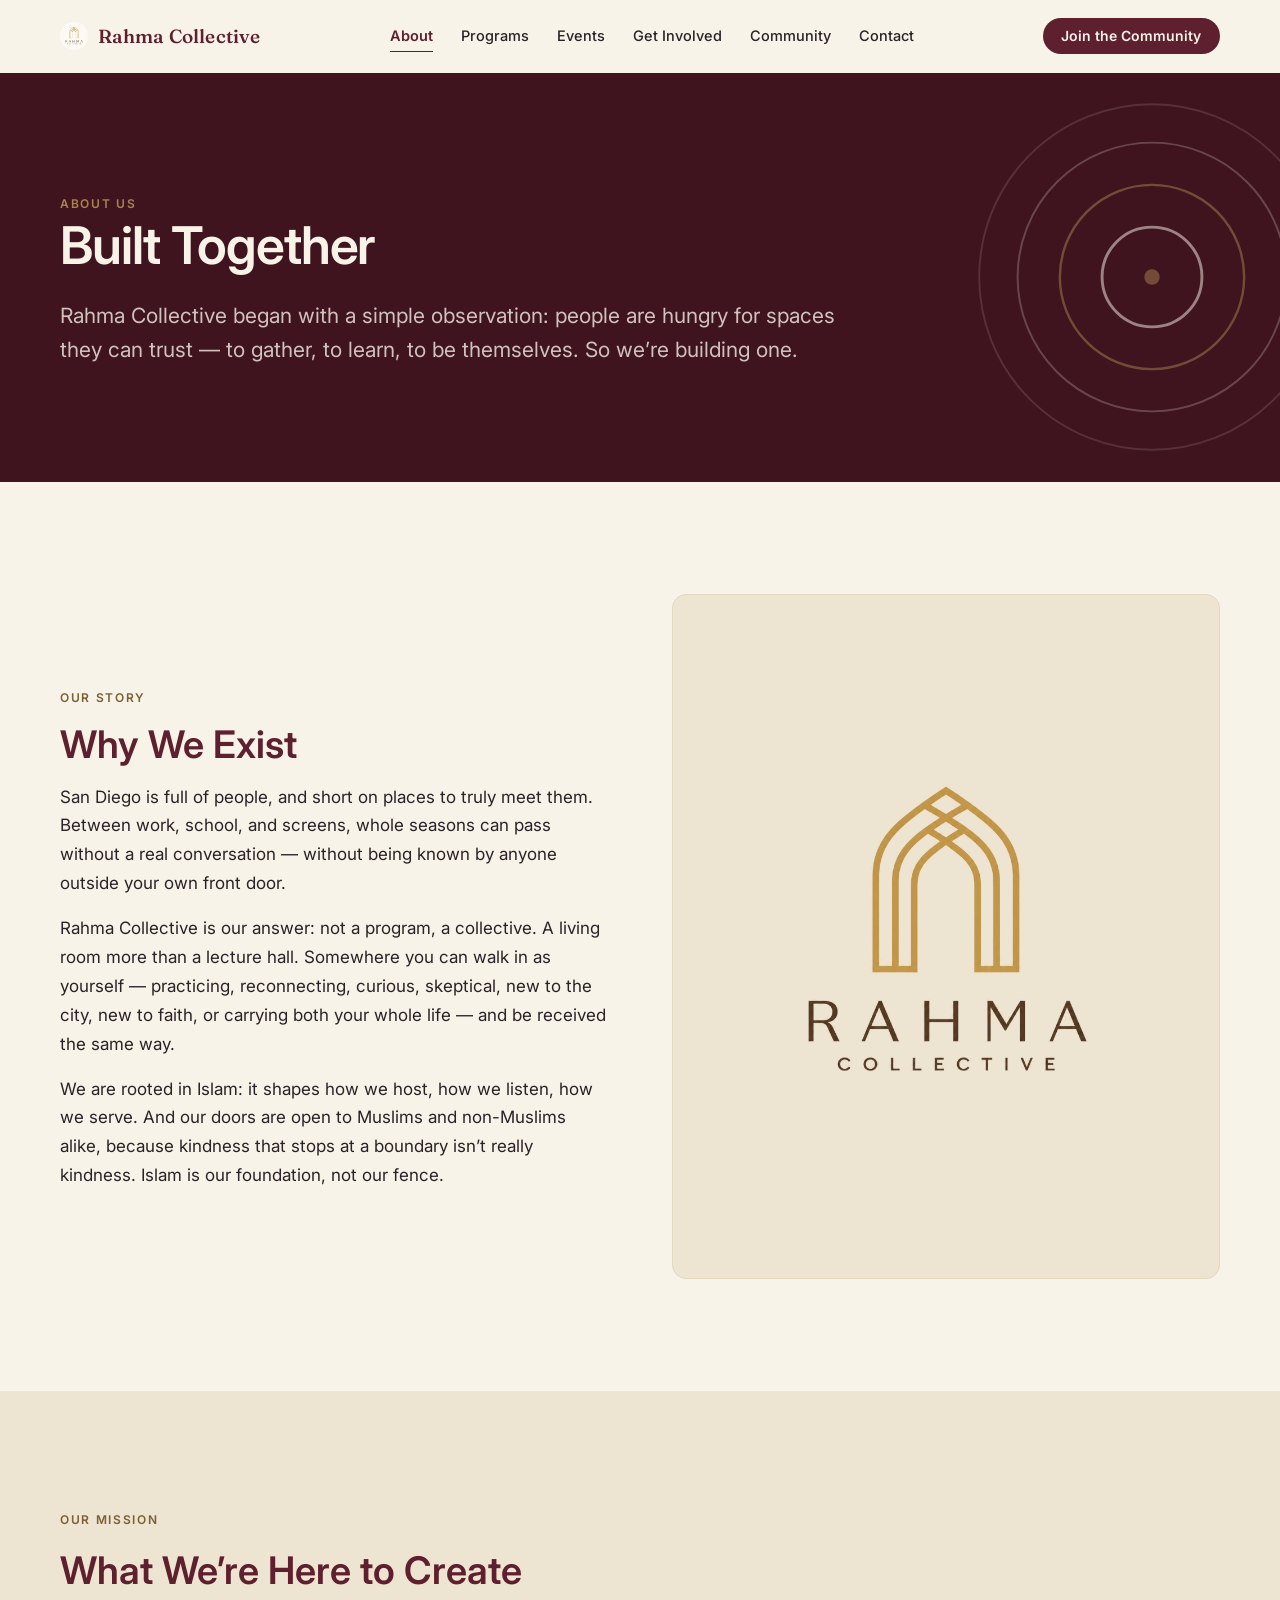
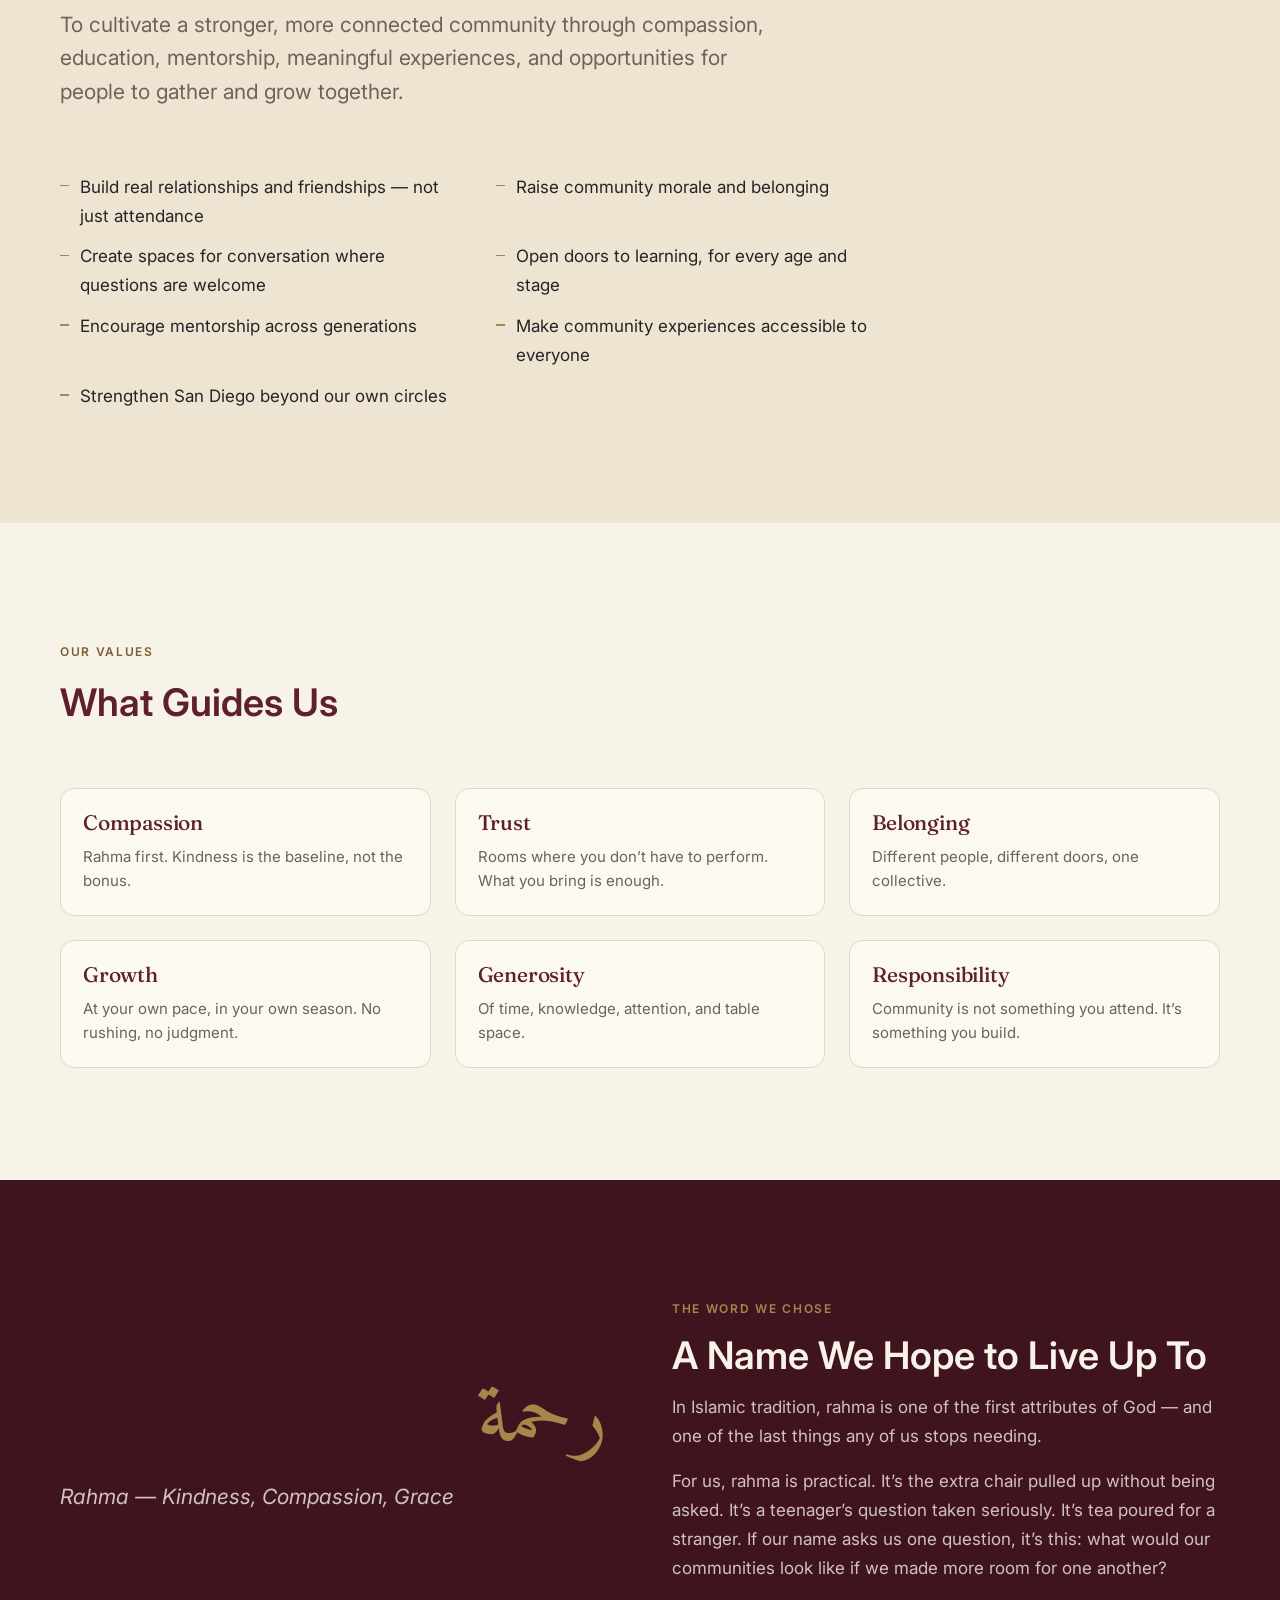
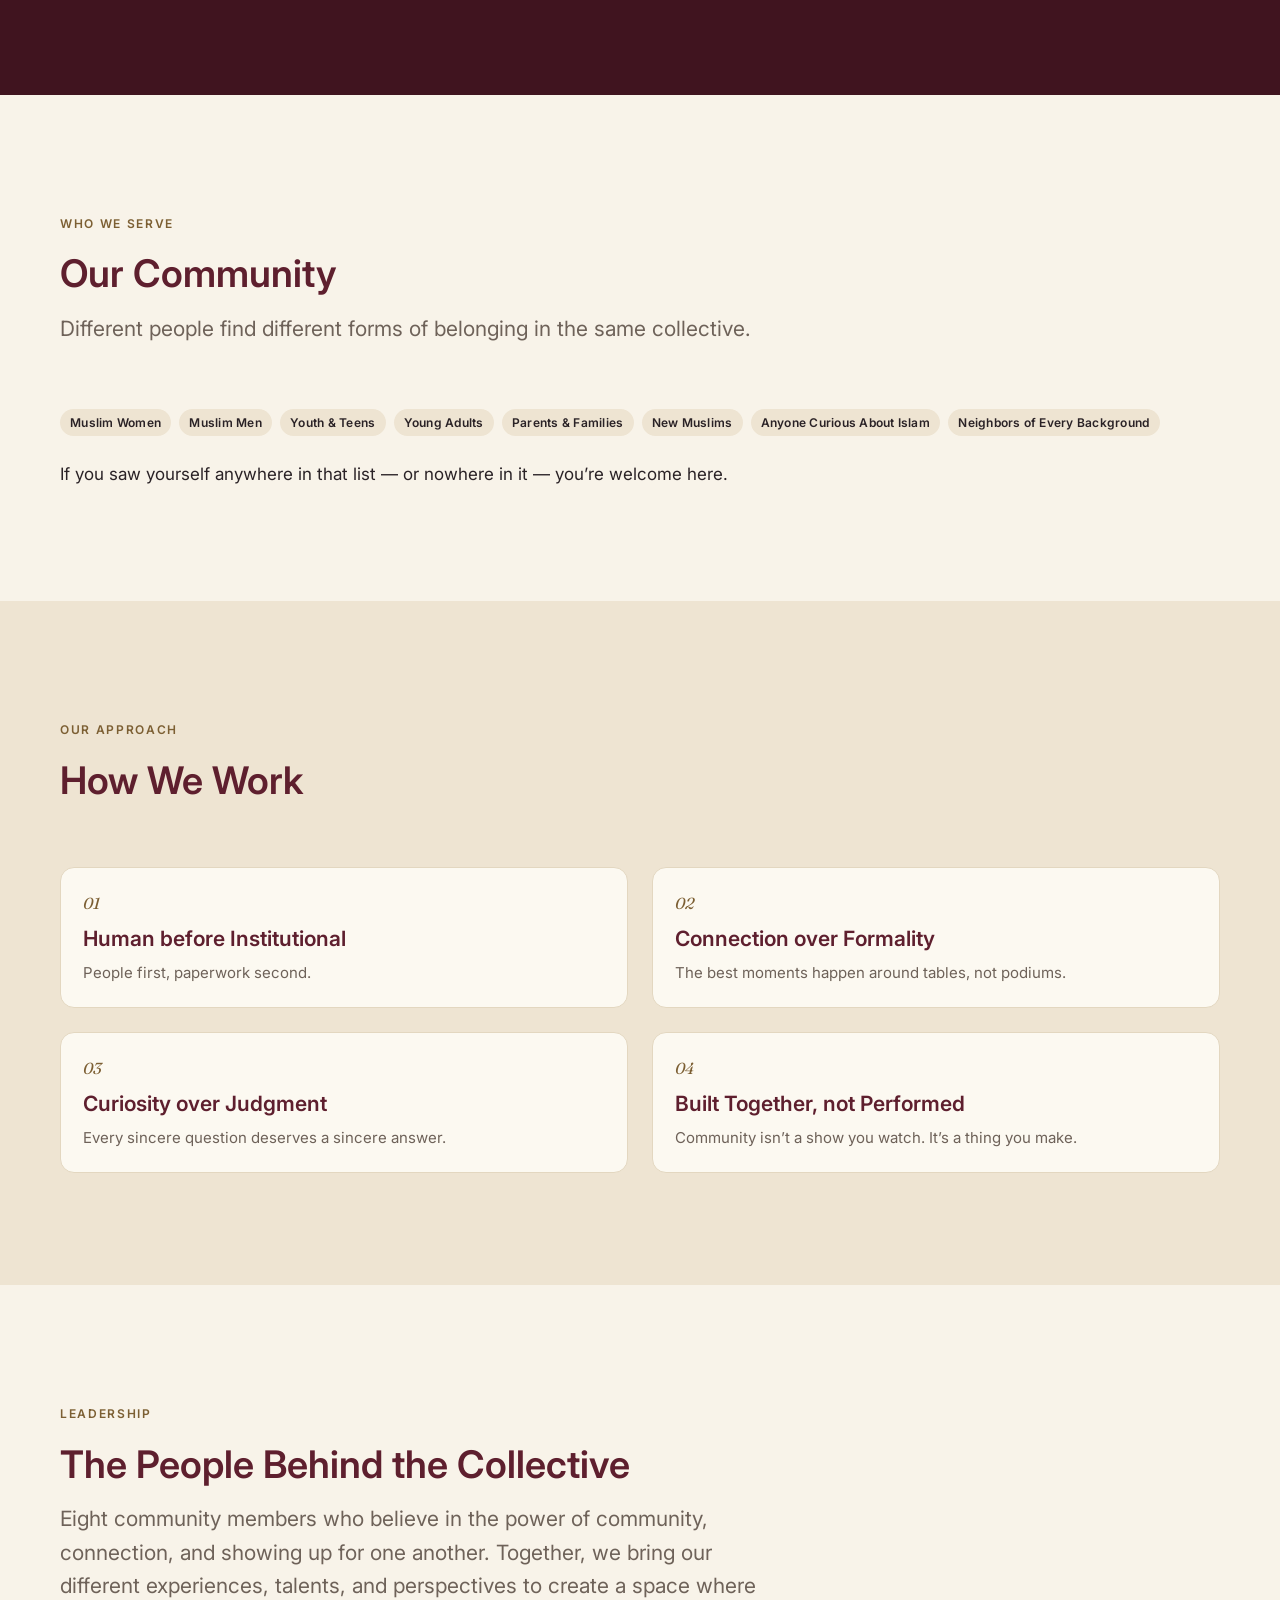
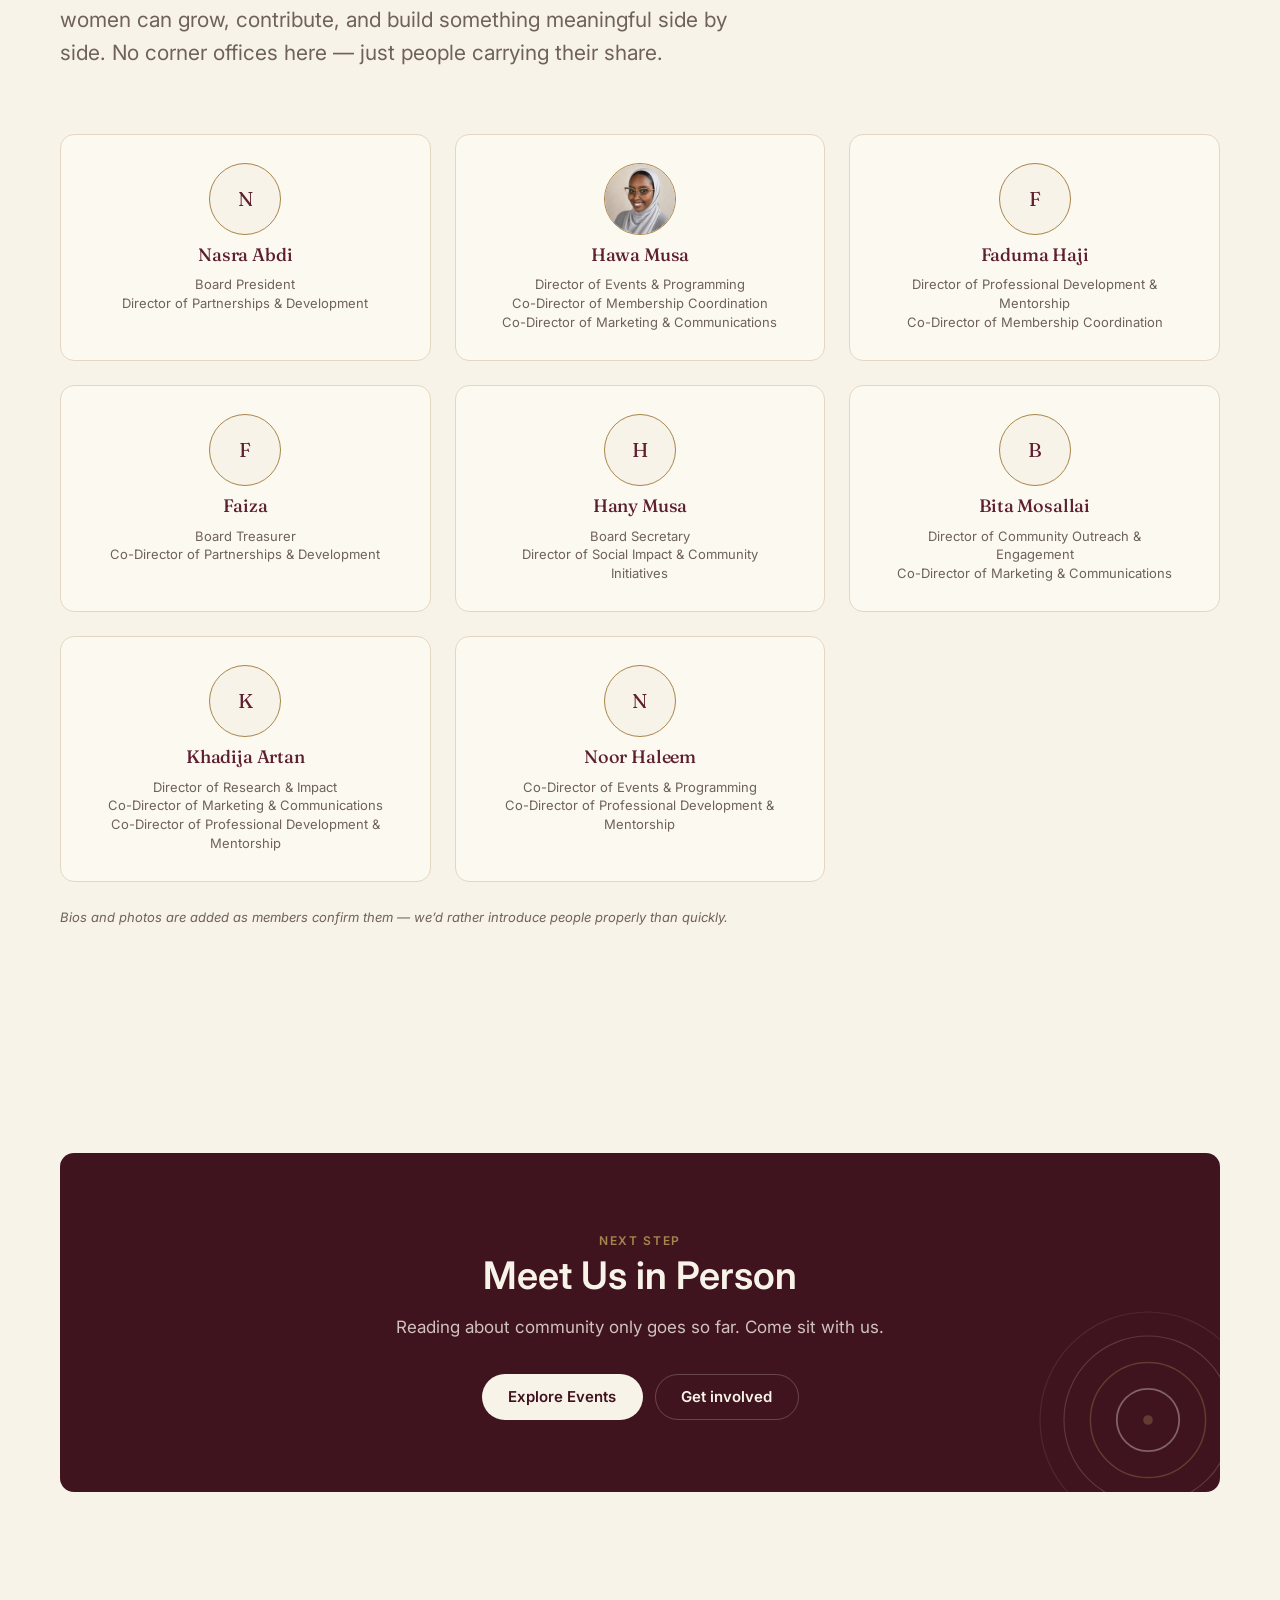
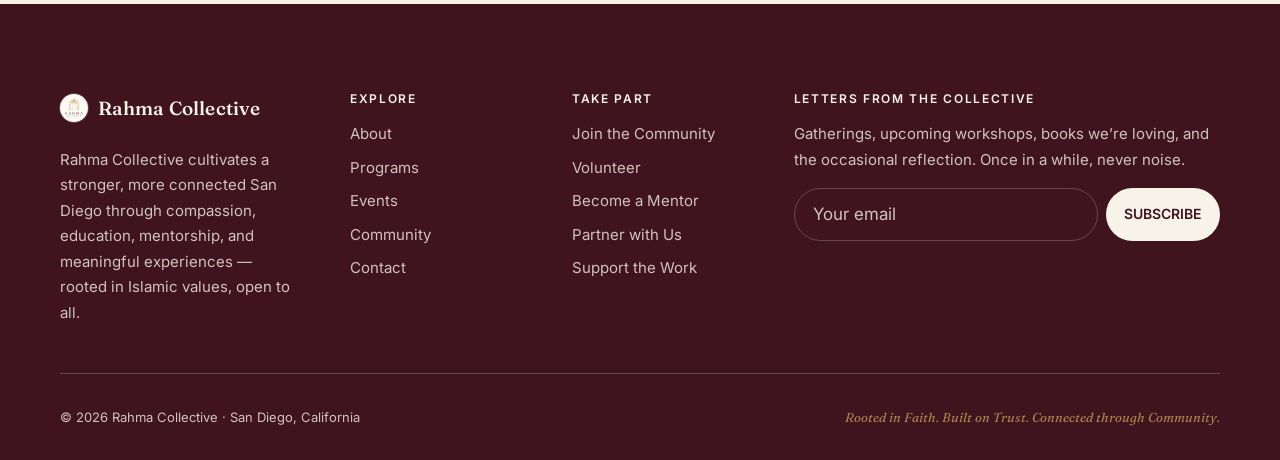
==== commit 0a07cac4: "Title-case About page CTA heading and remove period Update the bottom call-to-action band to read Me" ====
--- a/about.html
+++ b/about.html
@@ -257,7 +257,7 @@
         <div class="cta-band reveal">
           <svg class="cta-band__motif" viewBox="0 0 200 200" aria-hidden="true"><use href="#motif-rings-light"></use></svg>
           <span class="eyebrow">Next step</span>
-          <h2 id="about-cta-heading">Meet us in person.</h2>
+          <h2 id="about-cta-heading">Meet Us in Person</h2>
           <p>Reading about community only goes so far. Come sit with us.</p>
           <div class="btn-row">
             <a class="btn btn--light" href="events.html">Explore Events</a>
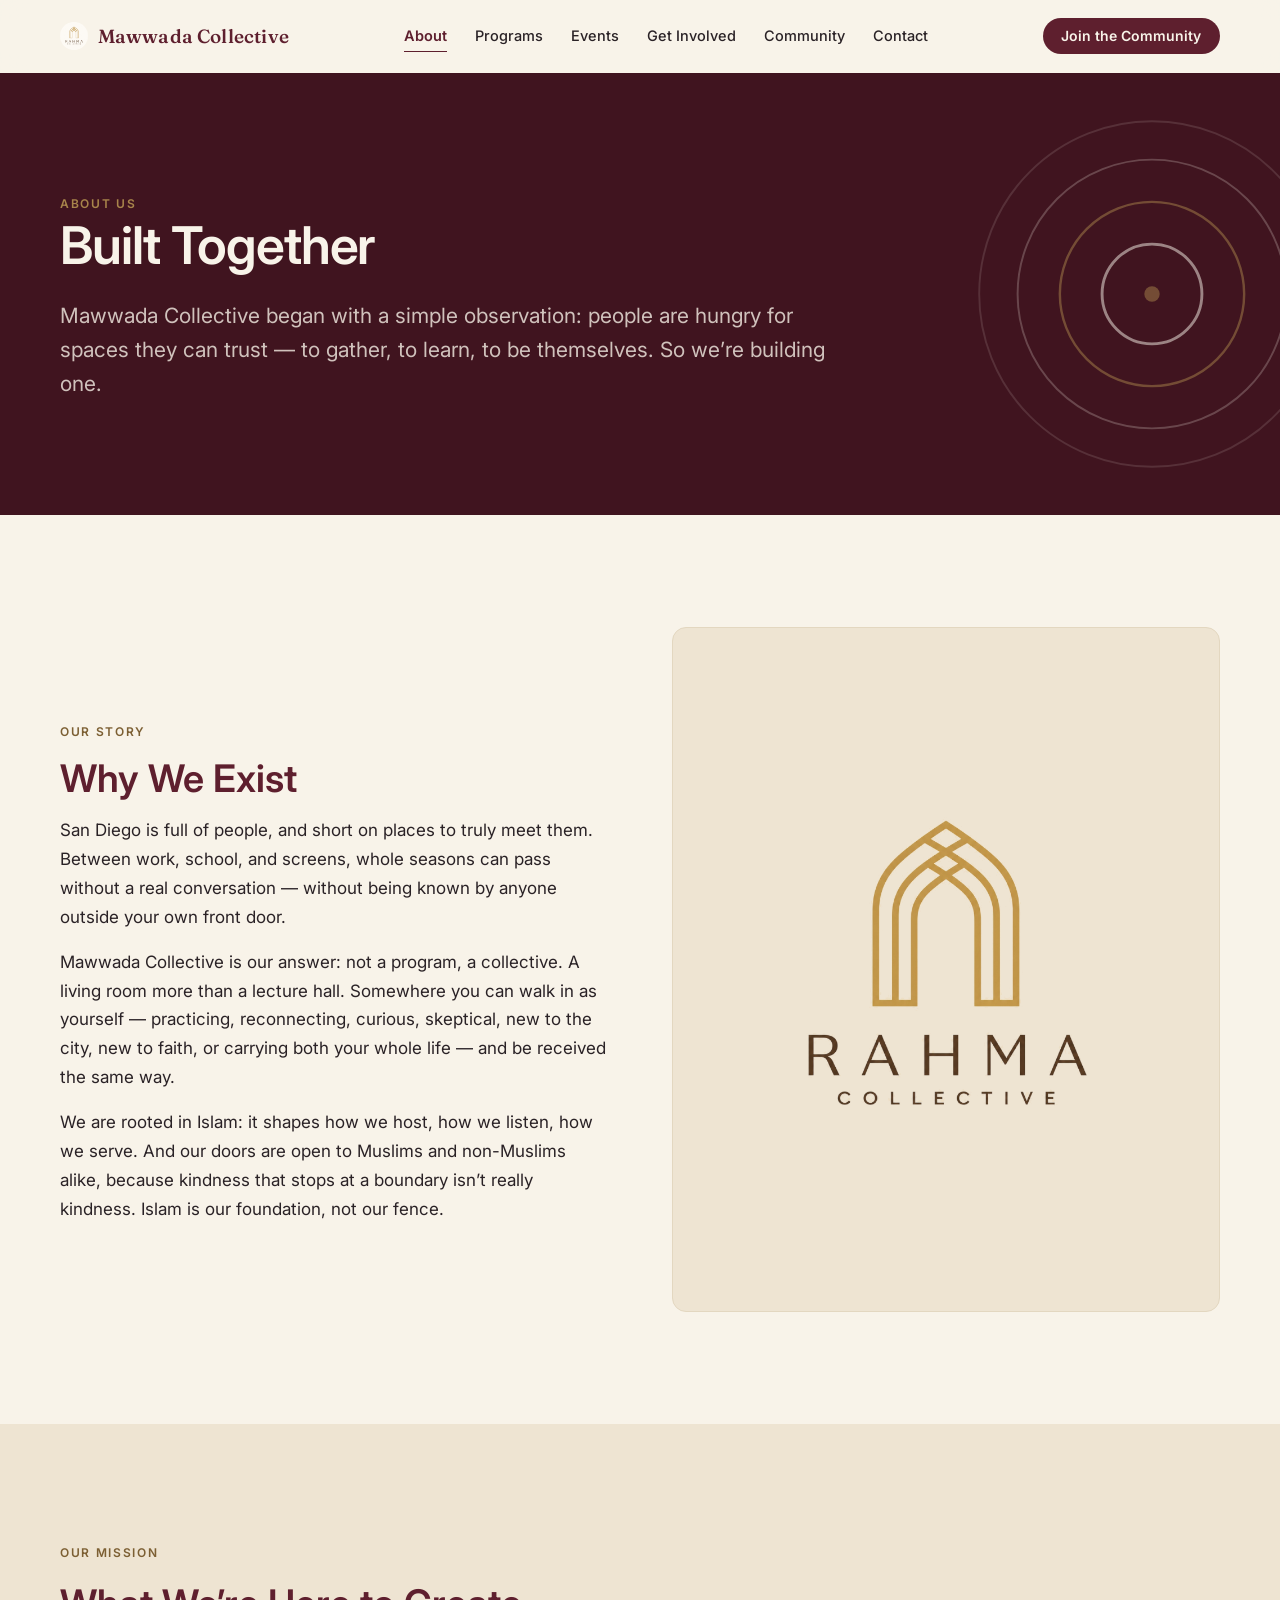
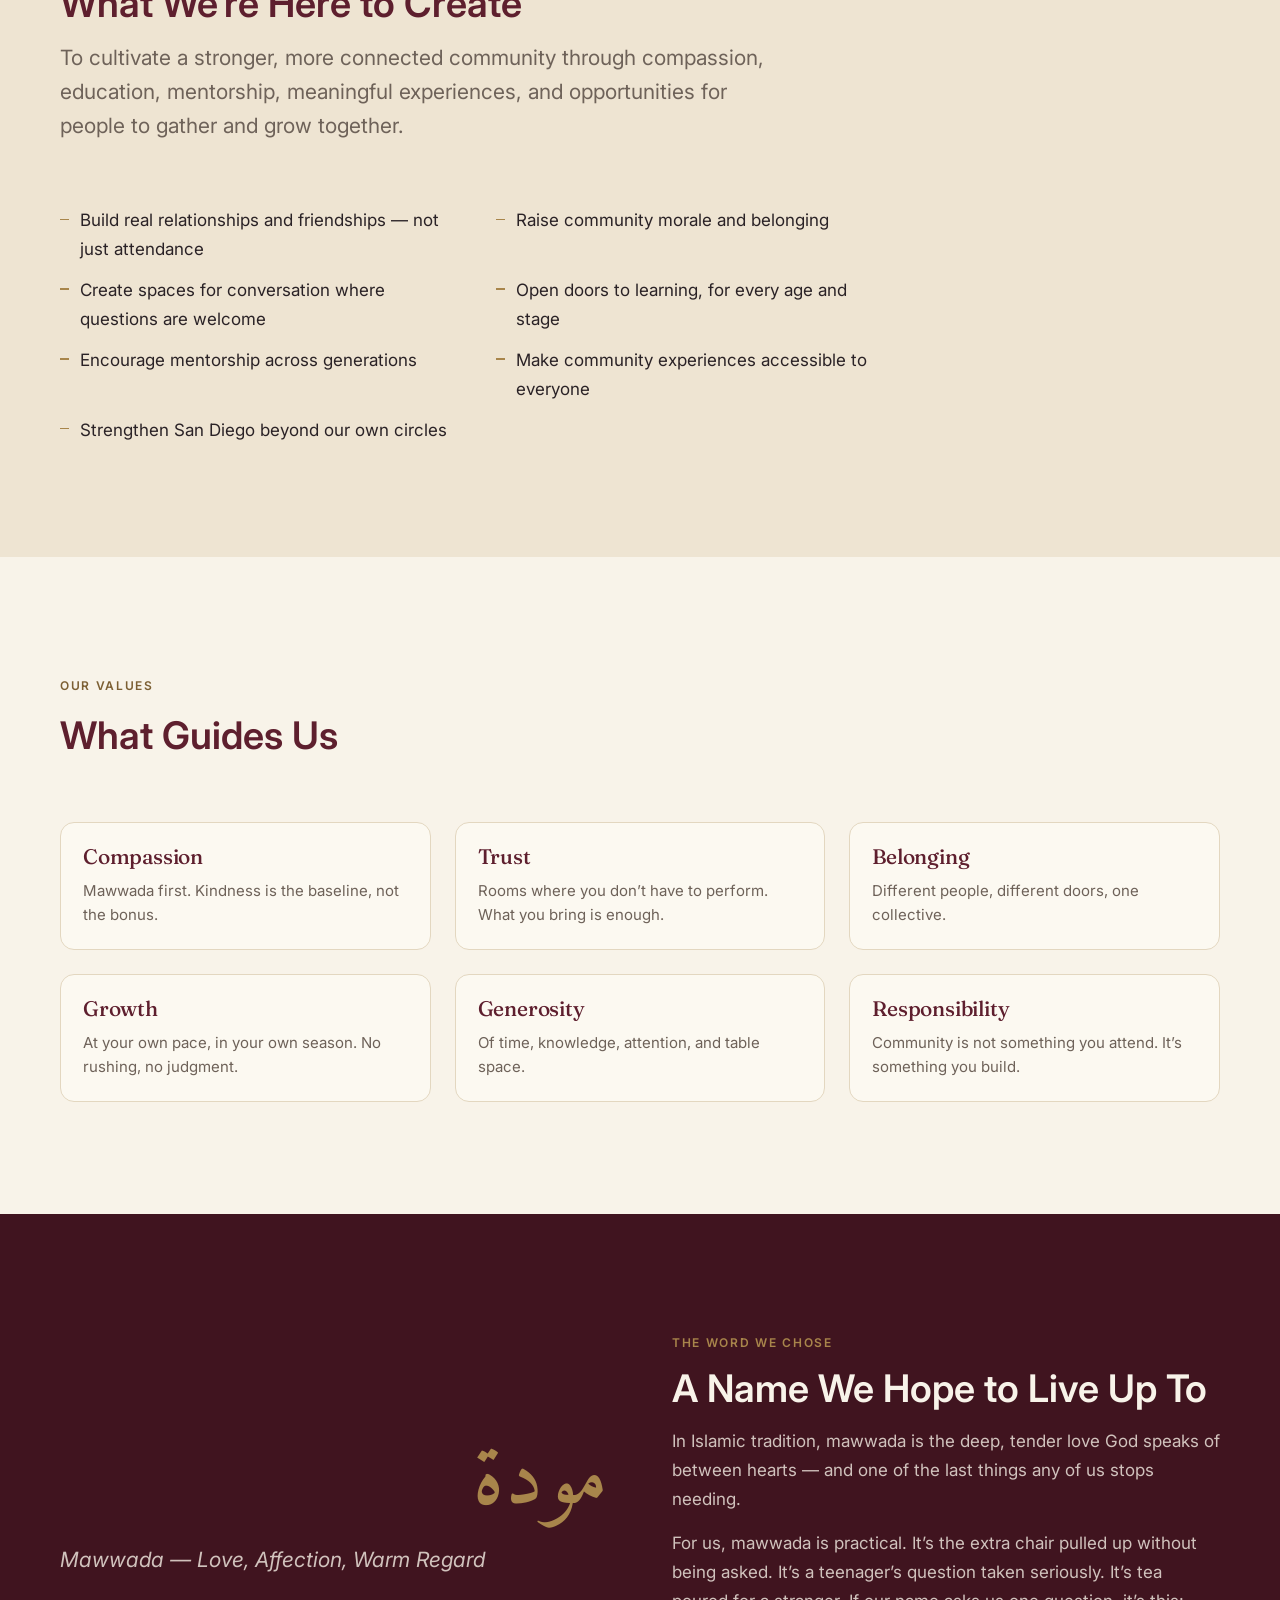
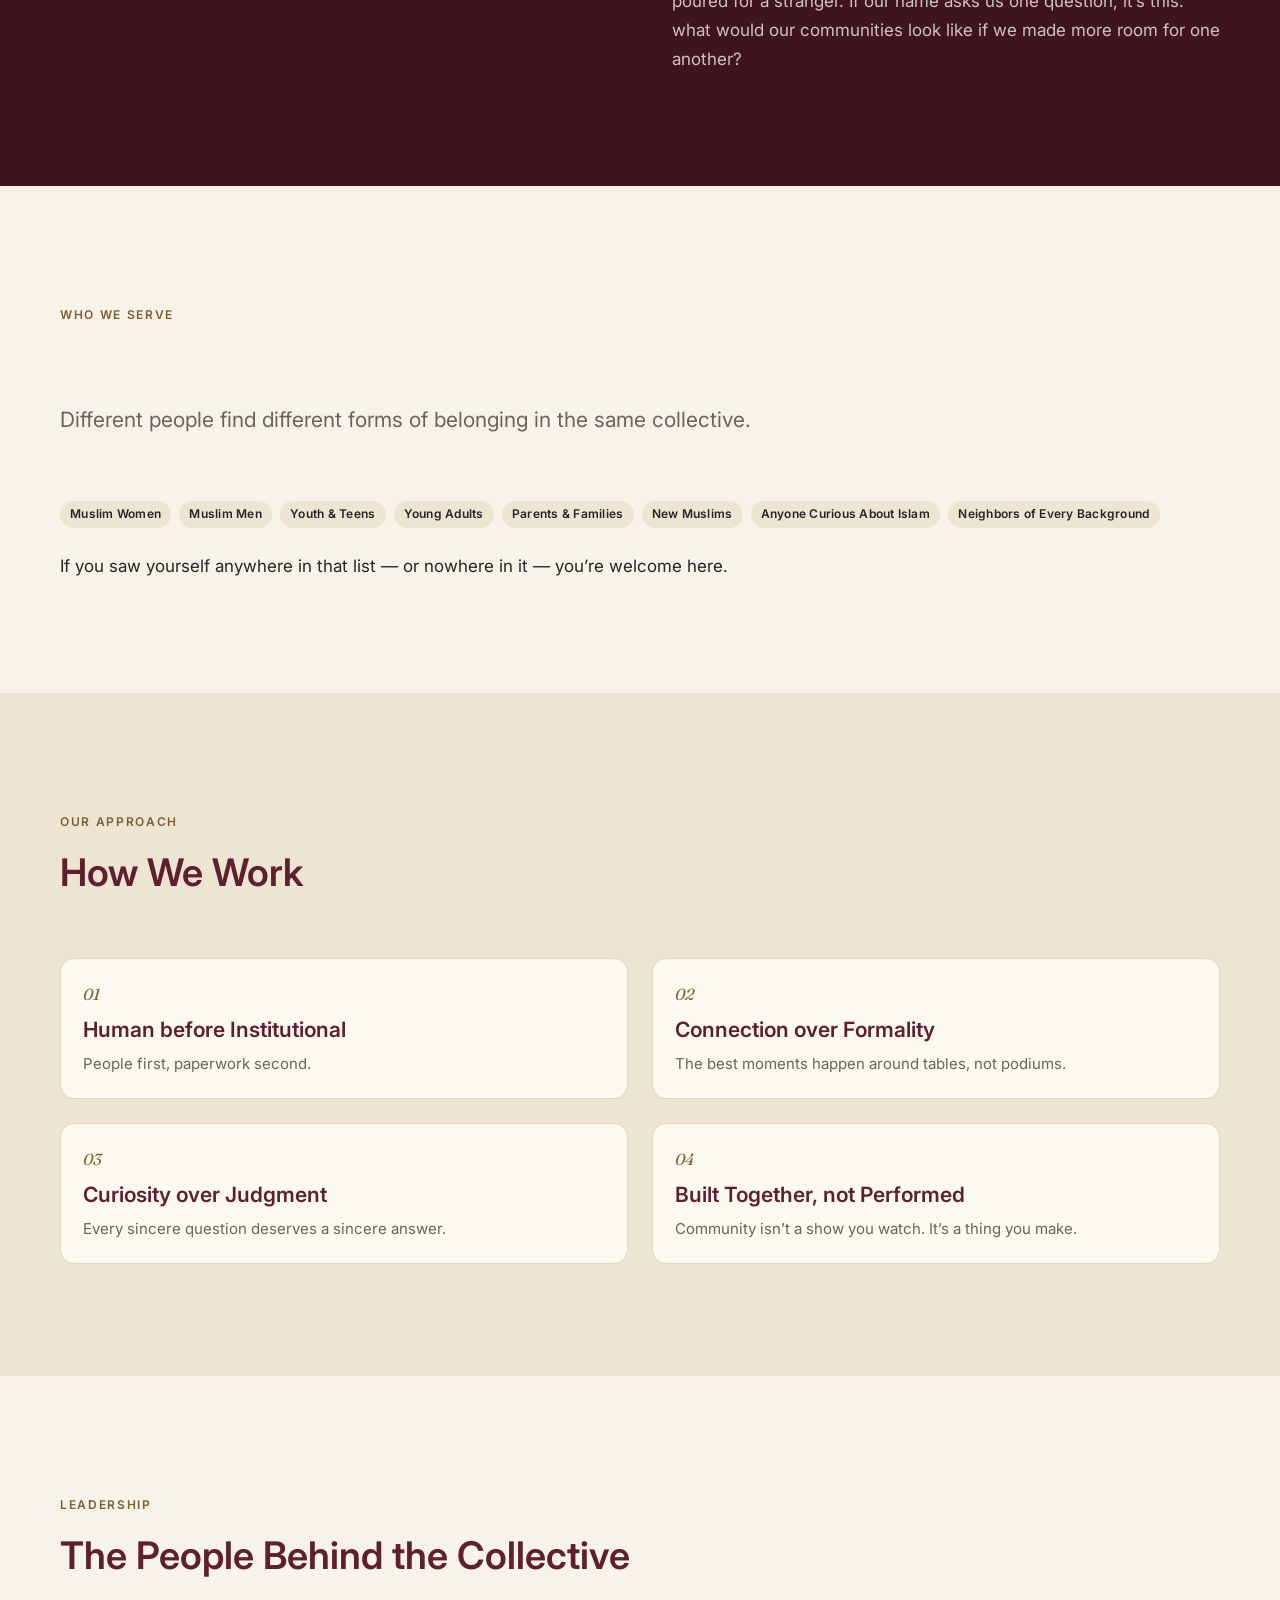
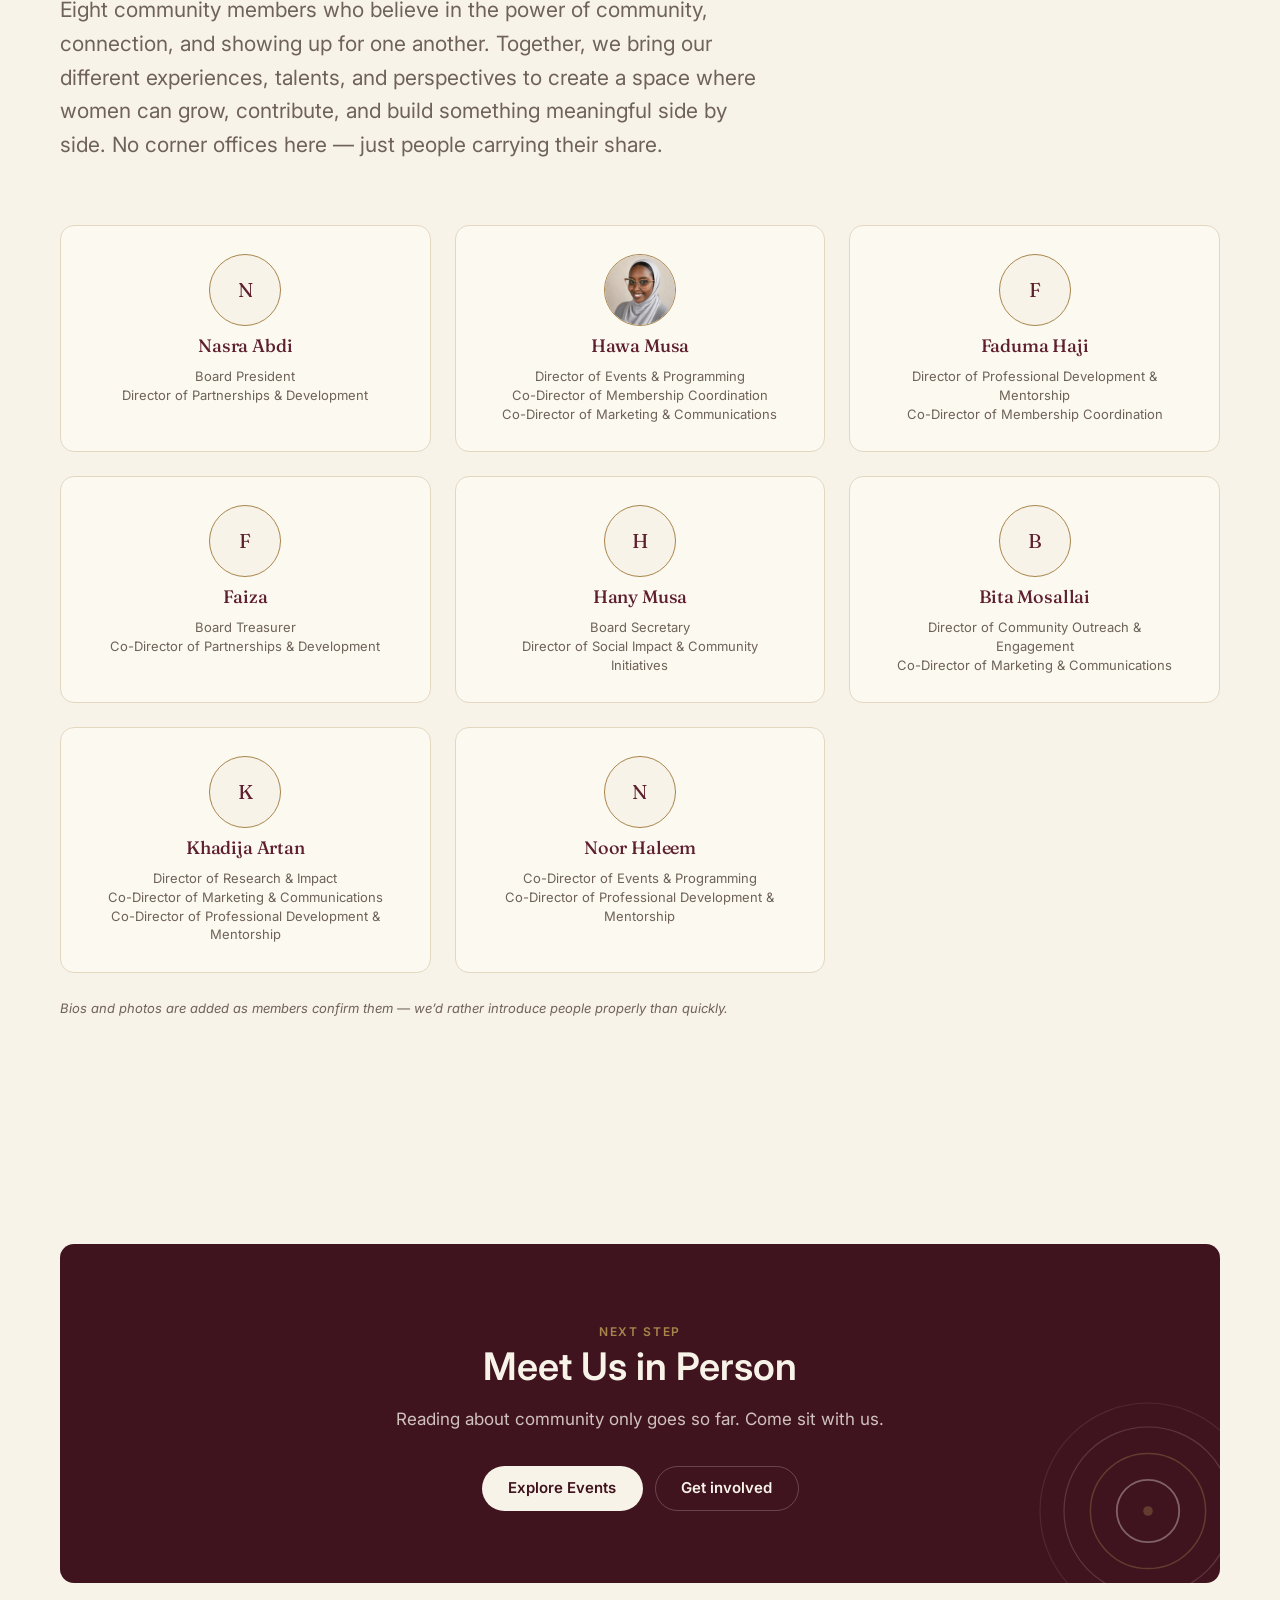
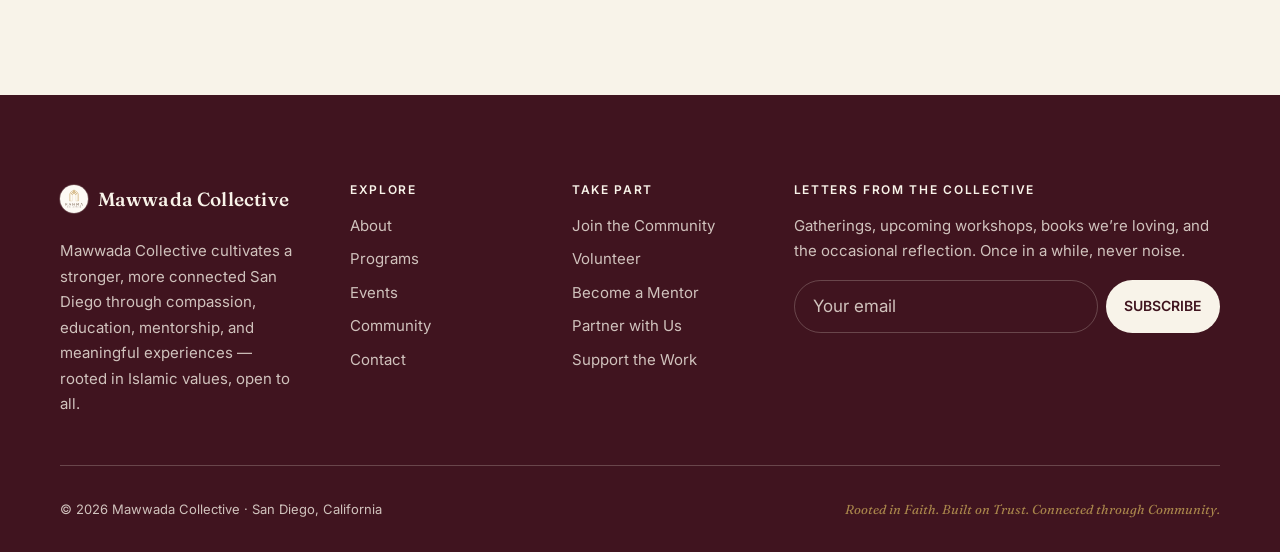
==== commit fe423607: "Rename Rahma Collective to Mawwada Collective sitewide Update the name across all pages, meta tags, " ====
--- a/about.html
+++ b/about.html
@@ -3,14 +3,14 @@
 <head>
   <meta charset="UTF-8">
   <meta name="viewport" content="width=device-width, initial-scale=1.0">
-  <title>About — Rahma Collective · San Diego</title>
-  <meta name="description" content="Our story, our values, and the eight community members behind Rahma Collective — rooted in Islamic values, open to all of San Diego.">
-  <link rel="canonical" href="https://rahmacollective.org/about">
+  <title>About — Mawwada Collective · San Diego</title>
+  <meta name="description" content="Our story, our values, and the eight community members behind Mawwada Collective — rooted in Islamic values, open to all of San Diego.">
+  <link rel="canonical" href="https://mawwadacollective.org/about">
   <meta property="og:type" content="website">
-  <meta property="og:title" content="About — Rahma Collective · San Diego">
-  <meta property="og:description" content="Our story, our values, and the eight community members behind Rahma Collective.">
-  <meta property="og:url" content="https://rahmacollective.org/about">
-  <meta property="og:image" content="https://rahmacollective.org/assets/img/og-image.png">
+  <meta property="og:title" content="About — Mawwada Collective · San Diego">
+  <meta property="og:description" content="Our story, our values, and the eight community members behind Mawwada Collective.">
+  <meta property="og:url" content="https://mawwadacollective.org/about">
+  <meta property="og:image" content="https://mawwadacollective.org/assets/img/og-image.png">
   <link rel="icon" type="image/svg+xml" href="assets/img/favicon.svg">
   <link rel="preconnect" href="https://fonts.googleapis.com">
   <link rel="preconnect" href="https://fonts.gstatic.com" crossorigin>
@@ -51,9 +51,9 @@
 
   <header class="site-header" data-header>
     <div class="container header-inner">
-      <a class="wordmark" href="index.html" aria-label="Rahma Collective — home">
+      <a class="wordmark" href="index.html" aria-label="Mawwada Collective — home">
         <img class="wordmark__mark" src="assets/img/tea-table.jpg" alt="" width="28" height="28">
-        Rahma Collective
+        Mawwada Collective
       </a>
       <nav class="nav" aria-label="Primary">
         <a href="about.html" aria-current="page">About</a>
@@ -91,7 +91,7 @@
       <div class="container">
         <span class="eyebrow reveal">About us</span>
         <h1 class="reveal">Built Together</h1>
-        <p class="lede reveal">Rahma Collective began with a simple observation: people are hungry for spaces they can trust — to gather, to learn, to be themselves. So we&rsquo;re building one.</p>
+        <p class="lede reveal">Mawwada Collective began with a simple observation: people are hungry for spaces they can trust — to gather, to learn, to be themselves. So we&rsquo;re building one.</p>
       </div>
     </section>
 
@@ -102,12 +102,12 @@
           <span class="eyebrow reveal">Our story</span>
           <h2 id="story-heading" class="reveal" style="margin-top: var(--space-2)">Why We Exist</h2>
           <p class="reveal" style="margin-top: var(--space-3)">San Diego is full of people, and short on places to truly meet them. Between work, school, and screens, whole seasons can pass without a real conversation — without being known by anyone outside your own front door.</p>
-          <p class="reveal">Rahma Collective is our answer: not a program, a collective. A living room more than a lecture hall. Somewhere you can walk in as yourself — practicing, reconnecting, curious, skeptical, new to the city, new to faith, or carrying both your whole life — and be received the same way.</p>
+          <p class="reveal">Mawwada Collective is our answer: not a program, a collective. A living room more than a lecture hall. Somewhere you can walk in as yourself — practicing, reconnecting, curious, skeptical, new to the city, new to faith, or carrying both your whole life — and be received the same way.</p>
           <p class="reveal">We are rooted in Islam: it shapes how we host, how we listen, how we serve. And our doors are open to Muslims and non-Muslims alike, because kindness that stops at a boundary isn&rsquo;t really kindness. Islam is our foundation, not our fence.</p>
         </div>
         <div class="reveal">
           <div class="art-panel art-panel--tall art-panel--logo">
-            <img src="rahma-logo-transparent.png" alt="Rahma Collective arch mark" loading="lazy">
+            <img src="rahma-logo-transparent.png" alt="Mawwada Collective arch mark" loading="lazy">
           </div>
         </div>
       </div>
@@ -143,7 +143,7 @@
         <div class="grid grid--3" data-stagger>
           <article class="card reveal">
             <h3>Compassion</h3>
-            <p>Rahma first. Kindness is the baseline, not the bonus.</p>
+            <p>Mawwada first. Kindness is the baseline, not the bonus.</p>
           </article>
           <article class="card reveal">
             <h3>Trust</h3>
@@ -173,14 +173,14 @@
     <section class="section section--deep" aria-labelledby="word-heading">
       <div class="container feature">
         <div class="reveal">
-          <p class="word-display arabic" lang="ar" aria-hidden="true">رحمة</p>
-          <p class="word-gloss" style="color: var(--on-deep-soft)">Rahma — Kindness, Compassion, Grace</p>
+          <p class="word-display arabic" lang="ar" aria-hidden="true">مودة</p>
+          <p class="word-gloss" style="color: var(--on-deep-soft)">Mawwada — Love, Affection, Warm Regard</p>
         </div>
         <div class="prose">
           <span class="eyebrow reveal">The word we chose</span>
           <h2 id="word-heading" class="reveal" style="margin-top: var(--space-2)">A Name We Hope to Live Up To</h2>
-          <p class="reveal" style="margin-top: var(--space-3)">In Islamic tradition, rahma is one of the first attributes of God — and one of the last things any of us stops needing.</p>
-          <p class="reveal">For us, rahma is practical. It&rsquo;s the extra chair pulled up without being asked. It&rsquo;s a teenager&rsquo;s question taken seriously. It&rsquo;s tea poured for a stranger. If our name asks us one question, it&rsquo;s this: what would our communities look like if we made more room for one another?</p>
+          <p class="reveal" style="margin-top: var(--space-3)">In Islamic tradition, mawwada is the deep, tender love God speaks of between hearts — and one of the last things any of us stops needing.</p>
+          <p class="reveal">For us, mawwada is practical. It&rsquo;s the extra chair pulled up without being asked. It&rsquo;s a teenager&rsquo;s question taken seriously. It&rsquo;s tea poured for a stranger. If our name asks us one question, it&rsquo;s this: what would our communities look like if we made more room for one another?</p>
         </div>
       </div>
     </section>
@@ -273,11 +273,11 @@
     <div class="container">
       <div class="footer-grid">
         <div>
-          <a class="wordmark" href="index.html" aria-label="Rahma Collective — home">
+          <a class="wordmark" href="index.html" aria-label="Mawwada Collective — home">
             <img class="wordmark__mark" src="assets/img/tea-table.jpg" alt="" width="28" height="28">
-            Rahma Collective
+            Mawwada Collective
           </a>
-          <p class="footer-mission">Rahma Collective cultivates a stronger, more connected San Diego through compassion, education, mentorship, and meaningful experiences — rooted in Islamic values, open to all.</p>
+          <p class="footer-mission">Mawwada Collective cultivates a stronger, more connected San Diego through compassion, education, mentorship, and meaningful experiences — rooted in Islamic values, open to all.</p>
         </div>
         <div>
           <h2 class="footer-heading">Explore</h2>
@@ -311,7 +311,7 @@
         </div>
       </div>
       <div class="footer-bottom">
-        <span>© <span data-year>2026</span> Rahma Collective · San Diego, California</span>
+        <span>© <span data-year>2026</span> Mawwada Collective · San Diego, California</span>
         <span class="tagline">Rooted in Faith. Built on Trust. Connected through Community.</span>
       </div>
     </div>
--- a/assets/css/tokens.css
+++ b/assets/css/tokens.css
@@ -1,5 +1,5 @@
 /* ==========================================================================
-   Rahma Collective — design tokens
+   Mawwada Collective — design tokens
    Single source of truth for color, type, space, shape, and motion.
    ========================================================================== */
 
--- a/assets/css/base.css
+++ b/assets/css/base.css
@@ -1,5 +1,5 @@
 /* ==========================================================================
-   Rahma Collective — base
+   Mawwada Collective — base
    Reset, document defaults, typography, and layout primitives.
    ========================================================================== */
 
--- a/assets/css/components.css
+++ b/assets/css/components.css
@@ -1,5 +1,5 @@
 /* ==========================================================================
-   Rahma Collective — components
+   Mawwada Collective — components
    Header, heroes, cards, forms, footer, motion. Loaded after base.css.
    ========================================================================== */
 
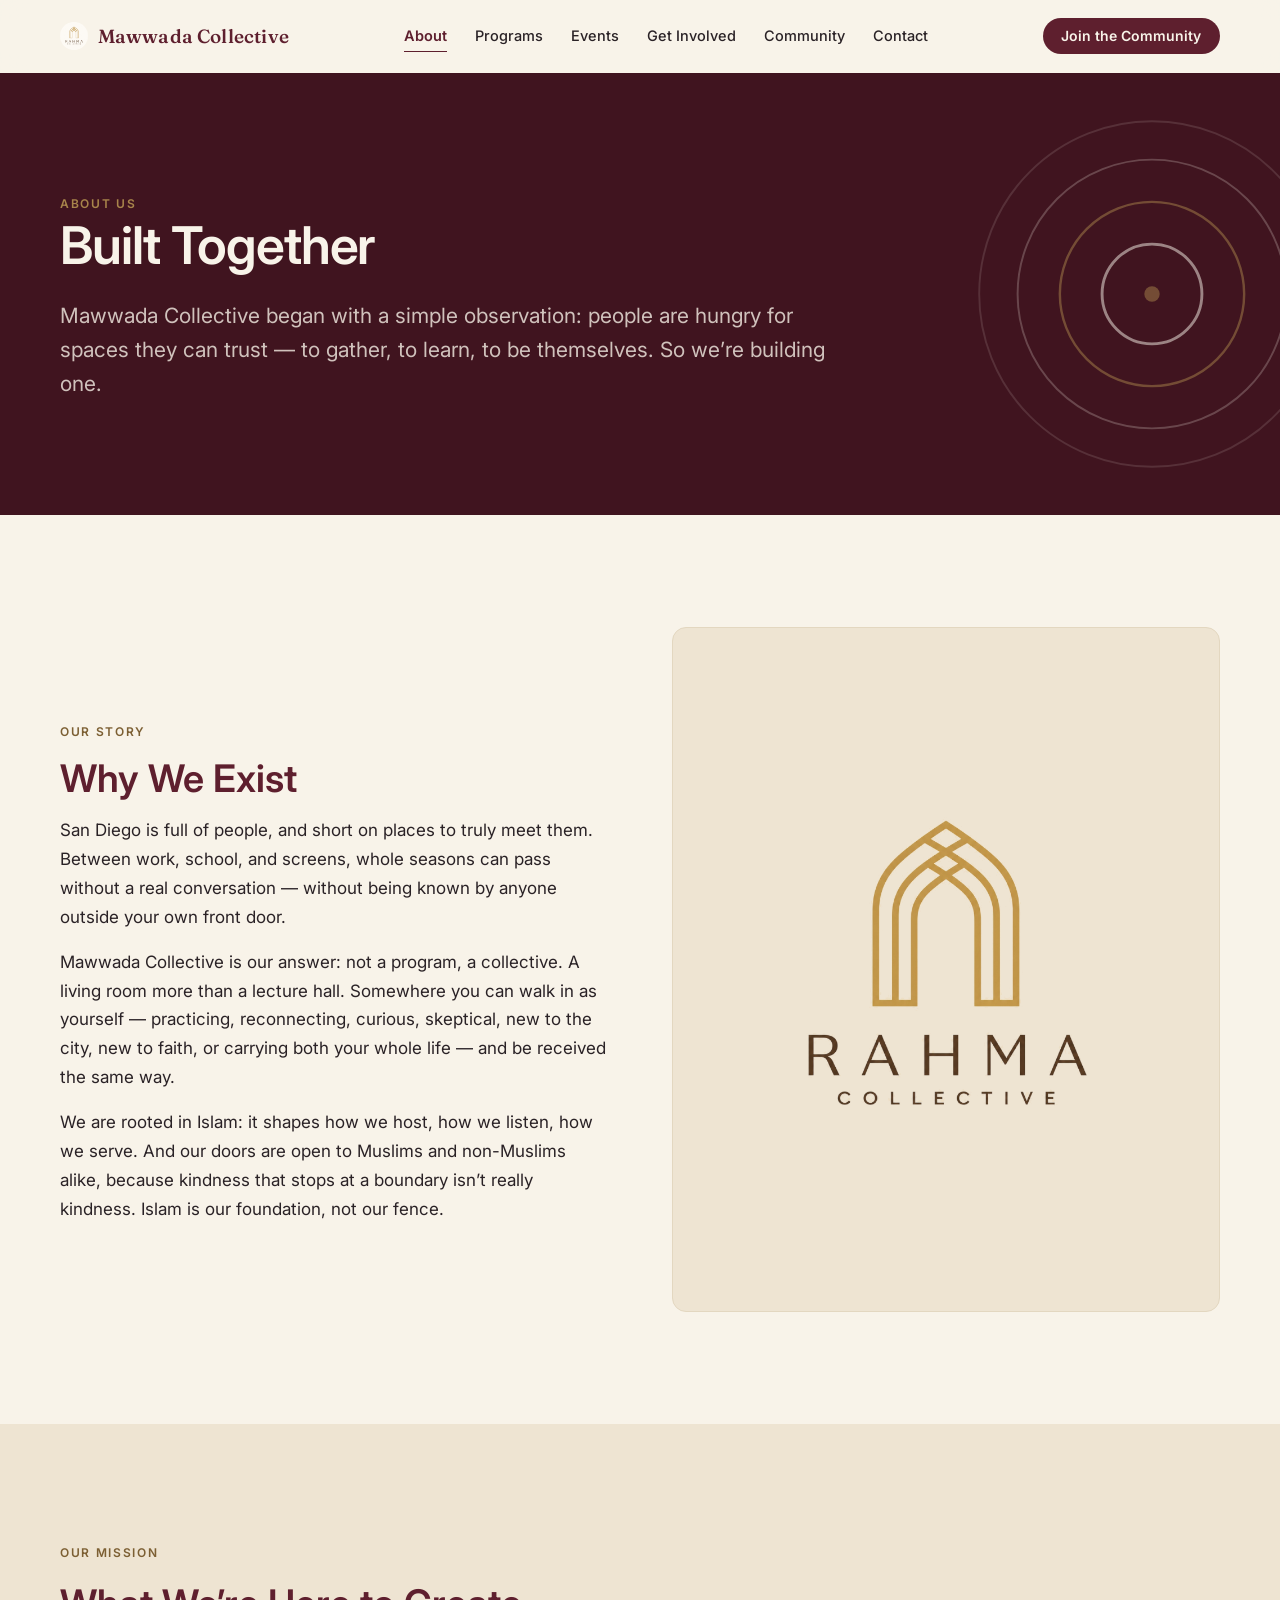
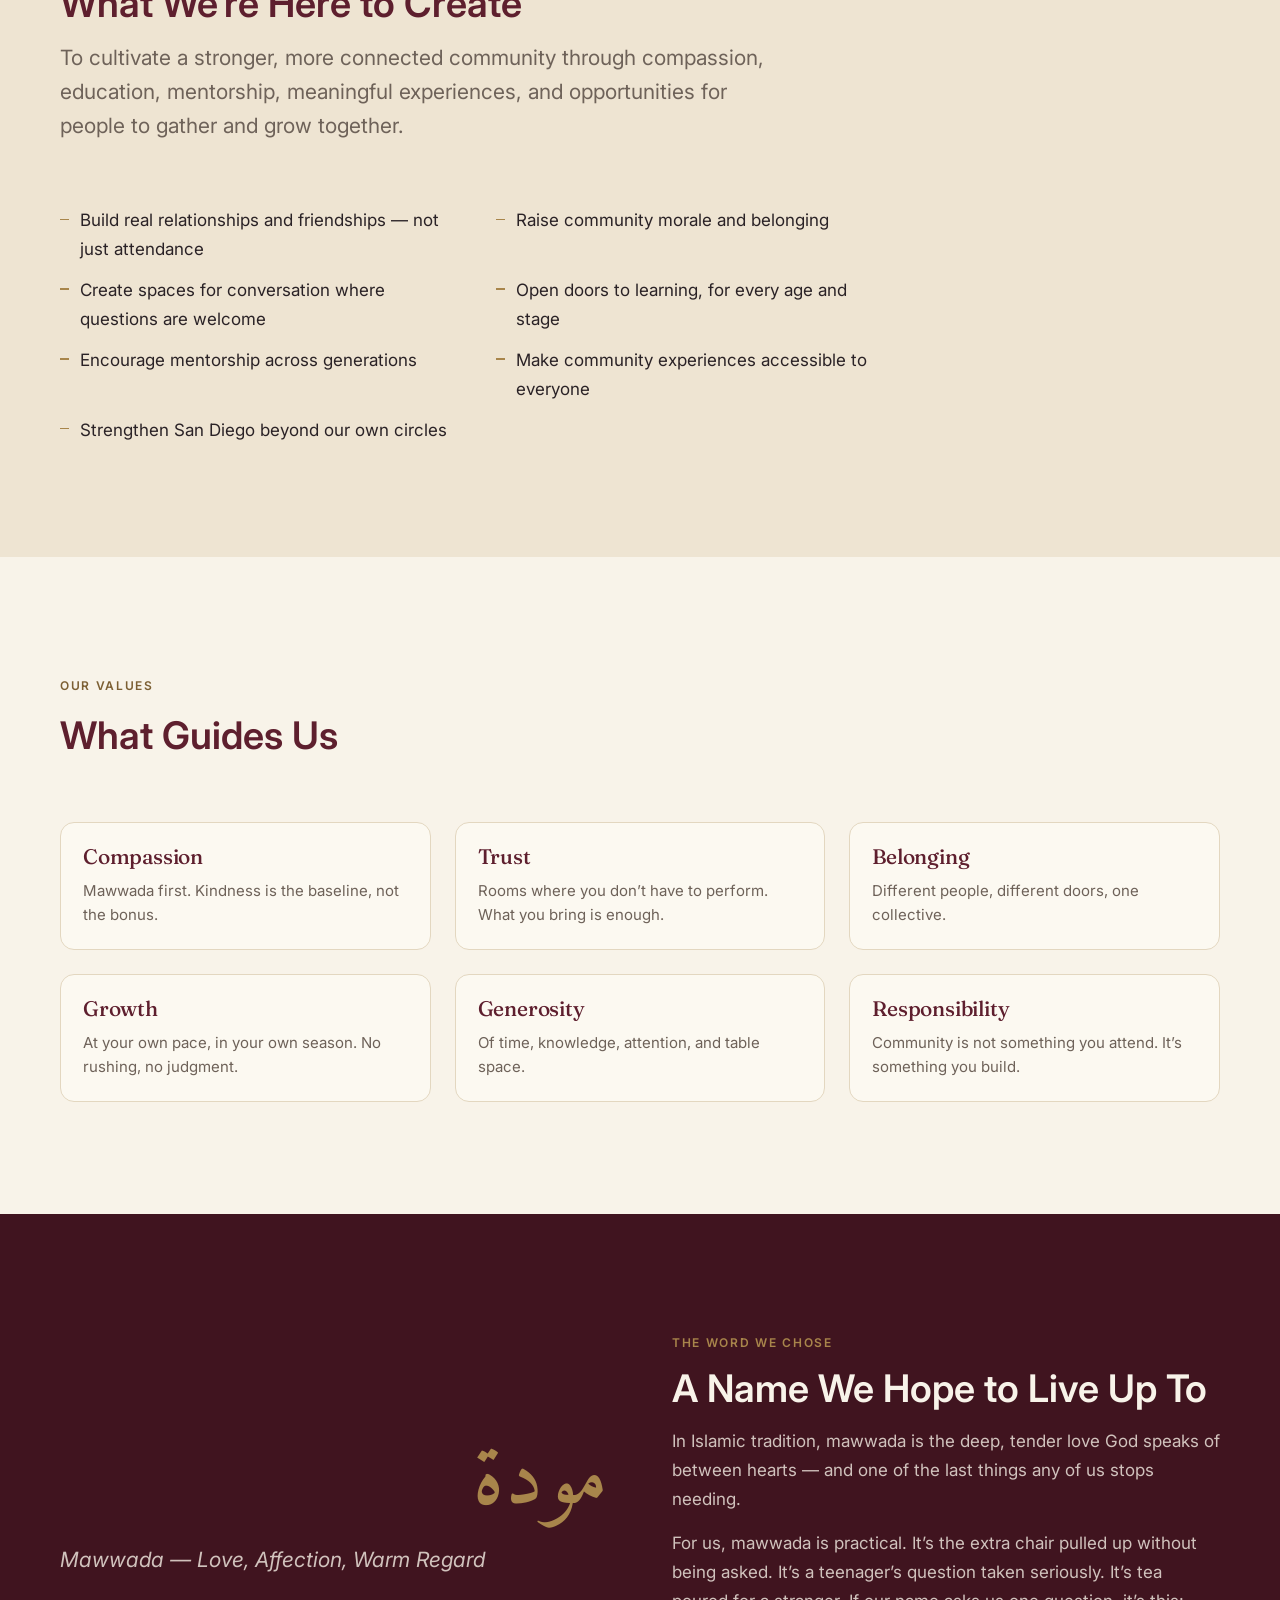
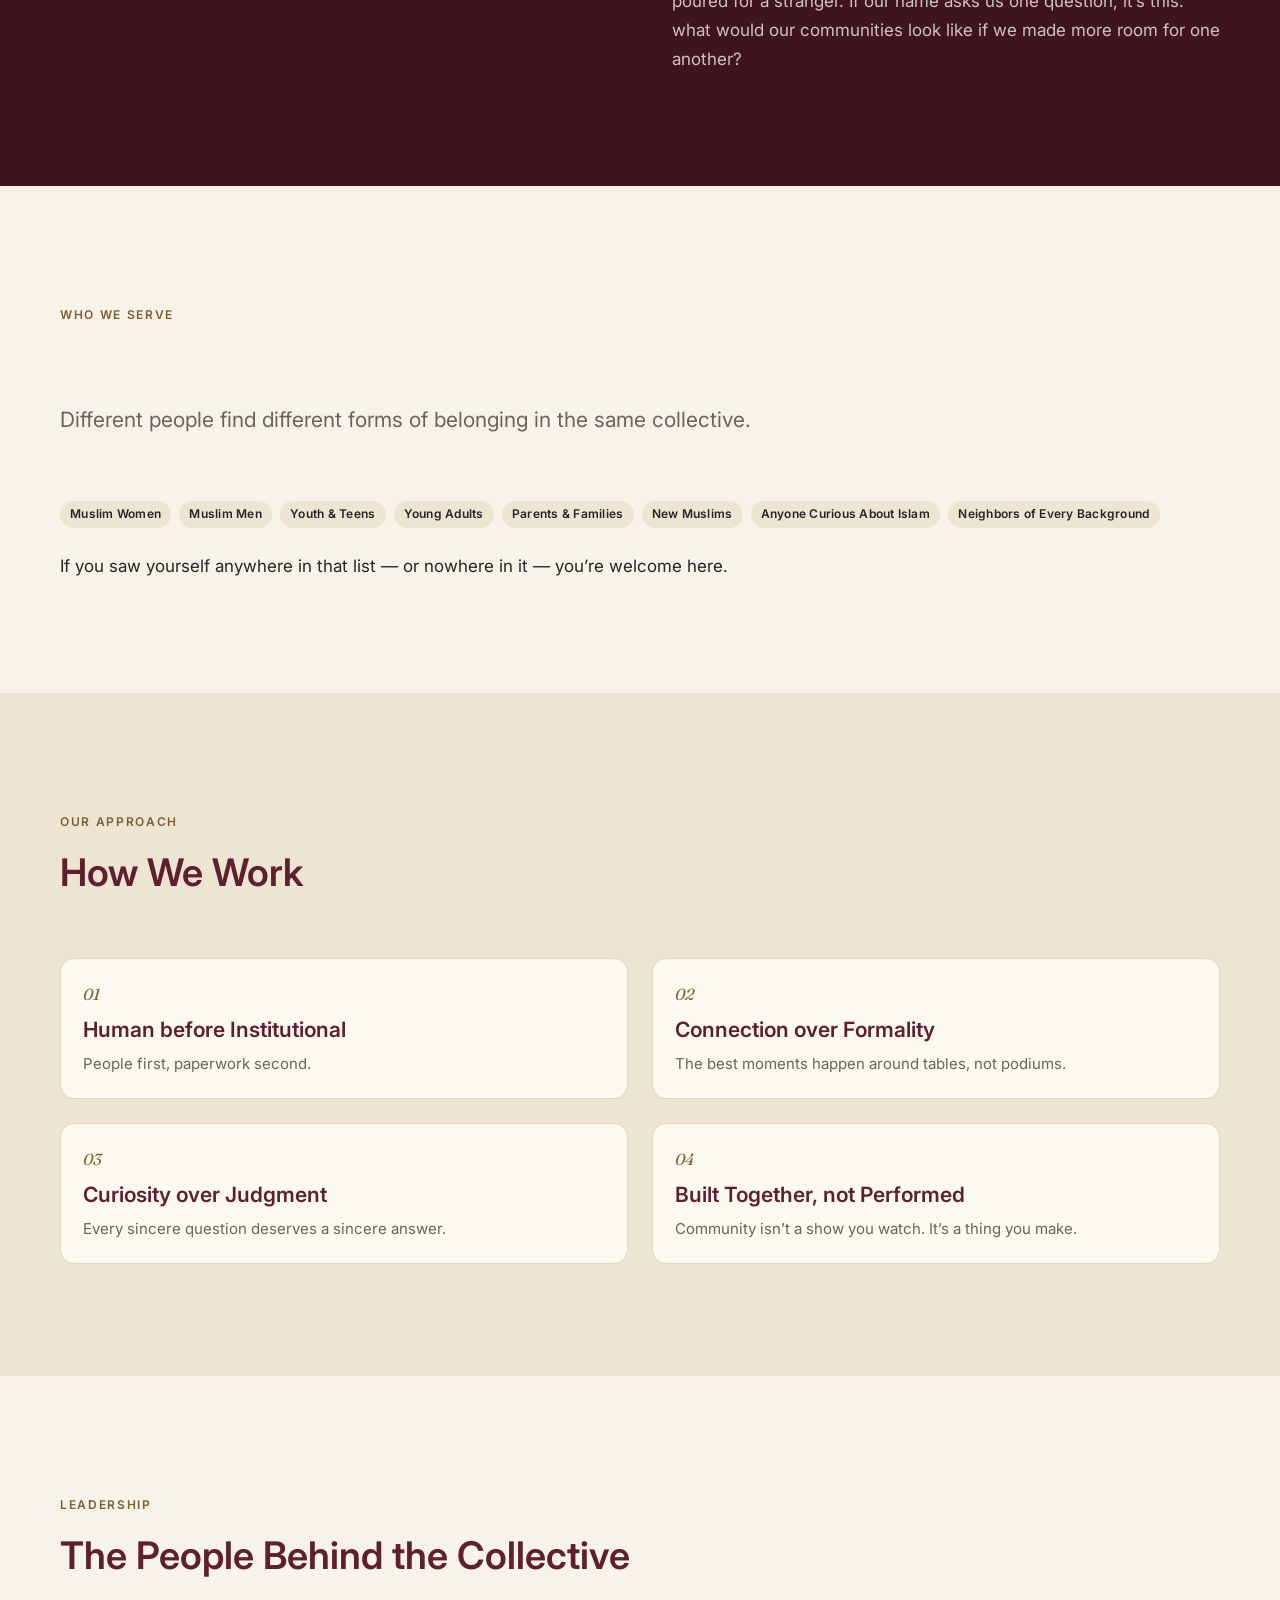
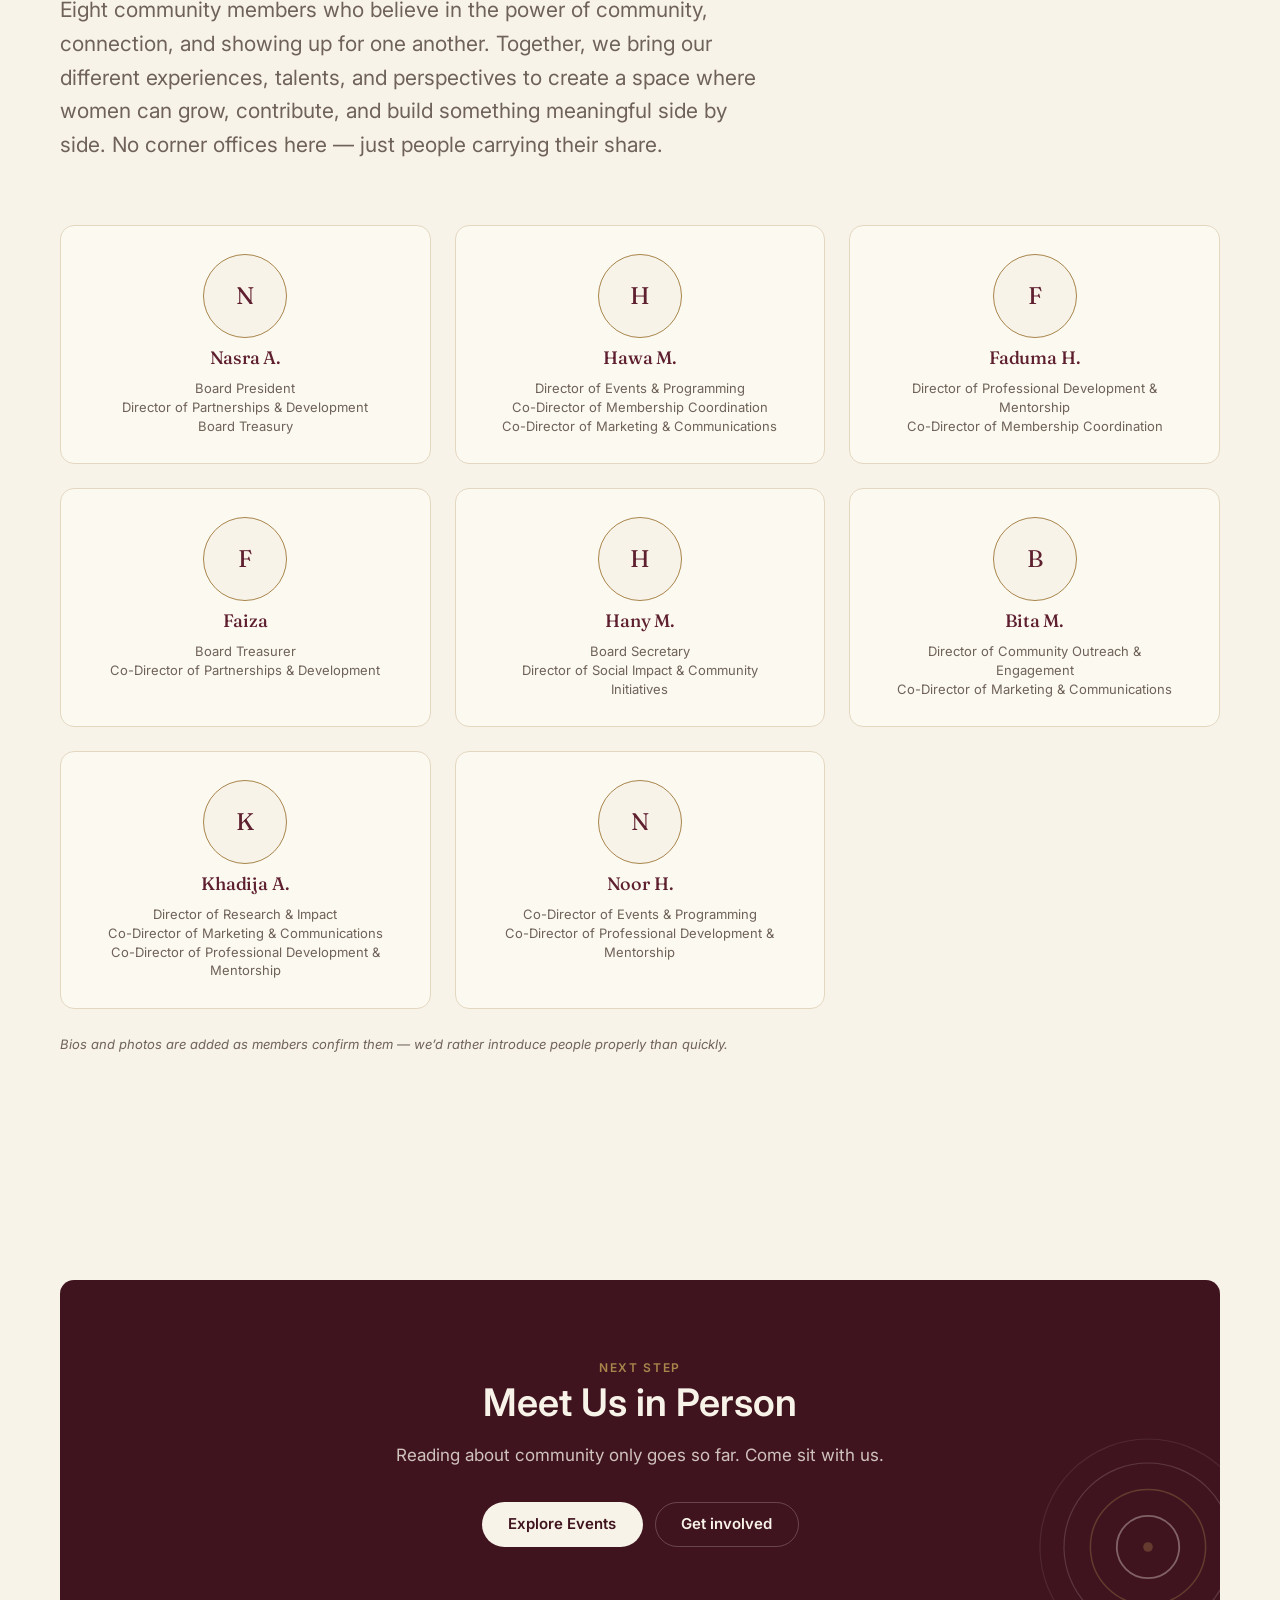
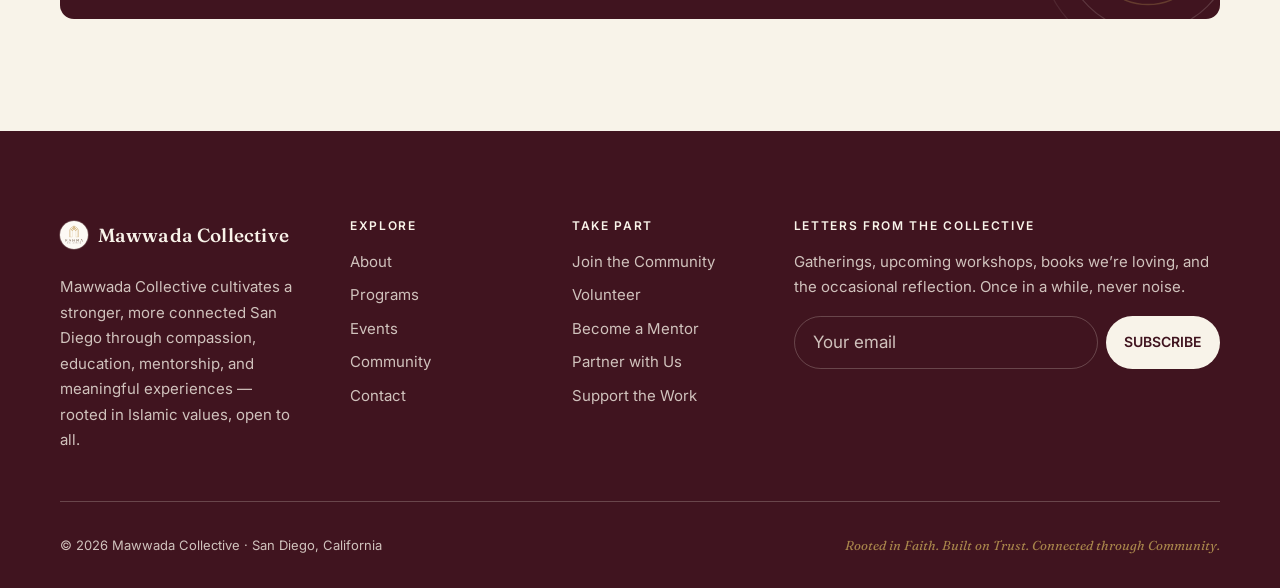
==== commit 23b3e876: "Abbreviate board surnames and rename wordmark image Shorten board member last names to initials, add" ====
--- a/about.html
+++ b/about.html
@@ -52,7 +52,7 @@
   <header class="site-header" data-header>
     <div class="container header-inner">
       <a class="wordmark" href="index.html" aria-label="Mawwada Collective — home">
-        <img class="wordmark__mark" src="assets/img/tea-table.jpg" alt="" width="28" height="28">
+        <img class="wordmark__mark" src="assets/img/MAWADDA COLLECTIVE.jpg" alt="" width="28" height="28">
         Mawwada Collective
       </a>
       <nav class="nav" aria-label="Primary">
@@ -245,7 +245,7 @@
         </div>
         <div class="grid grid--3" data-render="board" data-stagger></div>
         <noscript>
-          <p class="placeholder-note">Our board: Nasra Abdi, Hawa Musa, Faduma Haji, Faiza, Bita Mosallai, Hany Musa, Khadija Artan, and Noor Haleem.</p>
+          <p class="placeholder-note">Our board: Nasra A., Hawa M., Faduma H., Faiza, Bita M., Hany M., Khadija A., and Noor H.</p>
         </noscript>
         <p class="placeholder-note reveal" style="margin-top: var(--space-4)">Bios and photos are added as members confirm them — we&rsquo;d rather introduce people properly than quickly.</p>
       </div>
@@ -274,7 +274,7 @@
       <div class="footer-grid">
         <div>
           <a class="wordmark" href="index.html" aria-label="Mawwada Collective — home">
-            <img class="wordmark__mark" src="assets/img/tea-table.jpg" alt="" width="28" height="28">
+            <img class="wordmark__mark" src="assets/img/MAWADDA COLLECTIVE.jpg" alt="" width="28" height="28">
             Mawwada Collective
           </a>
           <p class="footer-mission">Mawwada Collective cultivates a stronger, more connected San Diego through compassion, education, mentorship, and meaningful experiences — rooted in Islamic values, open to all.</p>
--- a/assets/css/components.css
+++ b/assets/css/components.css
@@ -603,14 +603,14 @@
 }
 
 .profile-card__ring {
-  width: 4.5rem;
-  height: 4.5rem;
+  width: 5.25rem;
+  height: 5.25rem;
   border-radius: 50%;
   border: 1.5px solid var(--brass);
   display: grid;
   place-items: center;
   font-family: var(--font-serif);
-  font-size: 1.25rem;
+  font-size: 1.5rem;
   color: var(--burgundy);
   background: var(--ivory);
 }
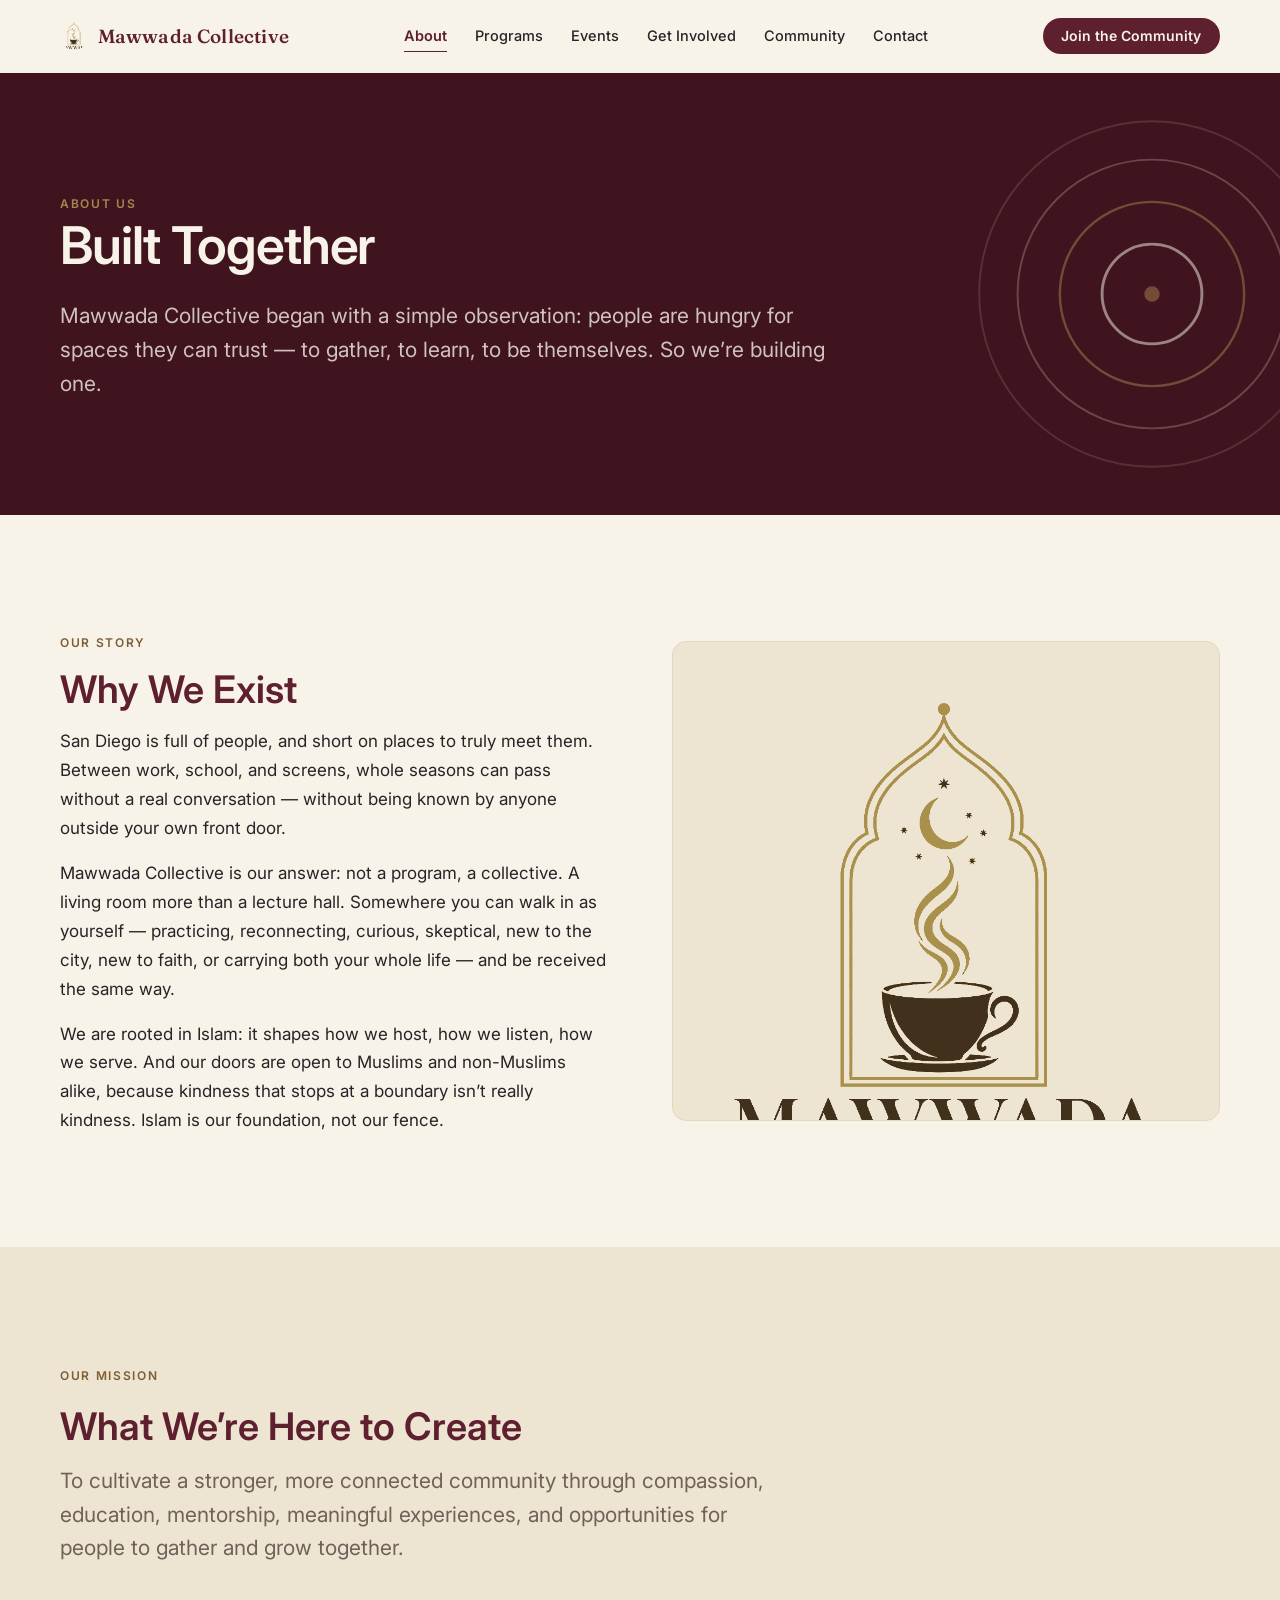
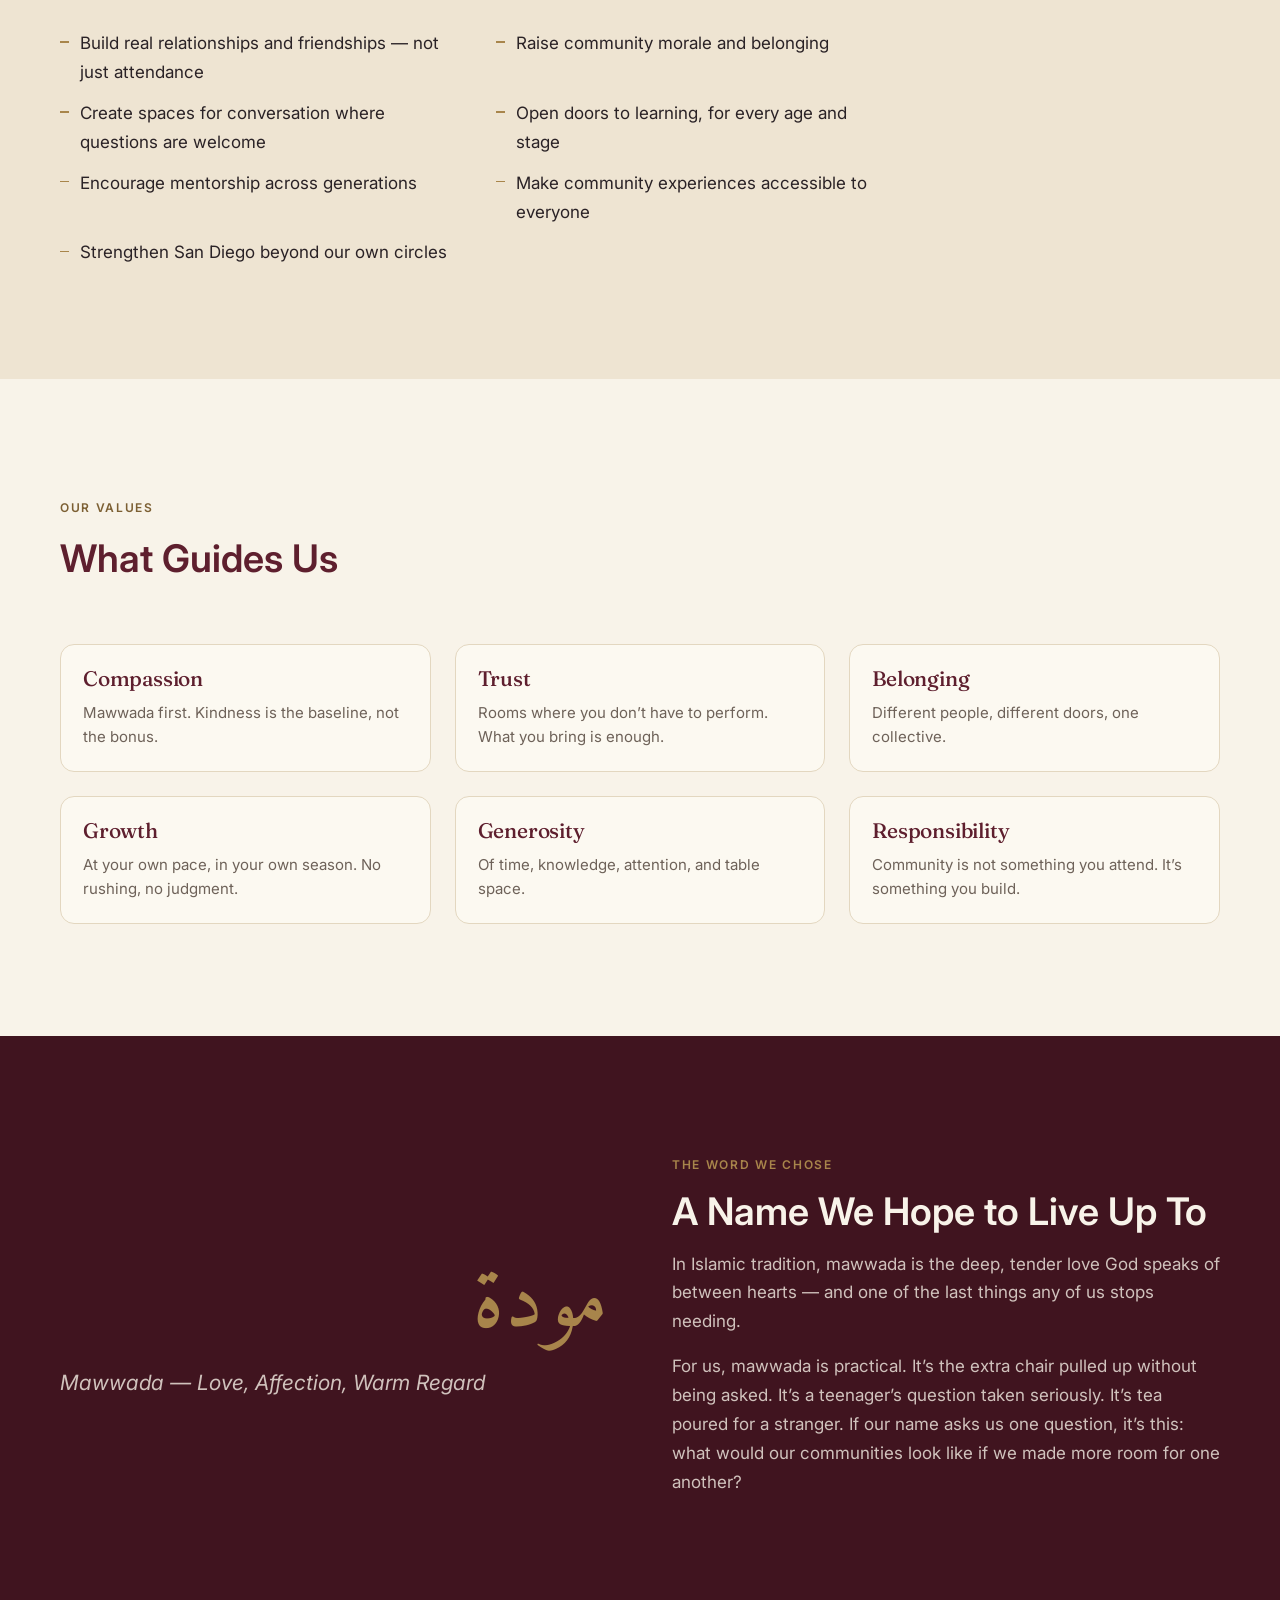
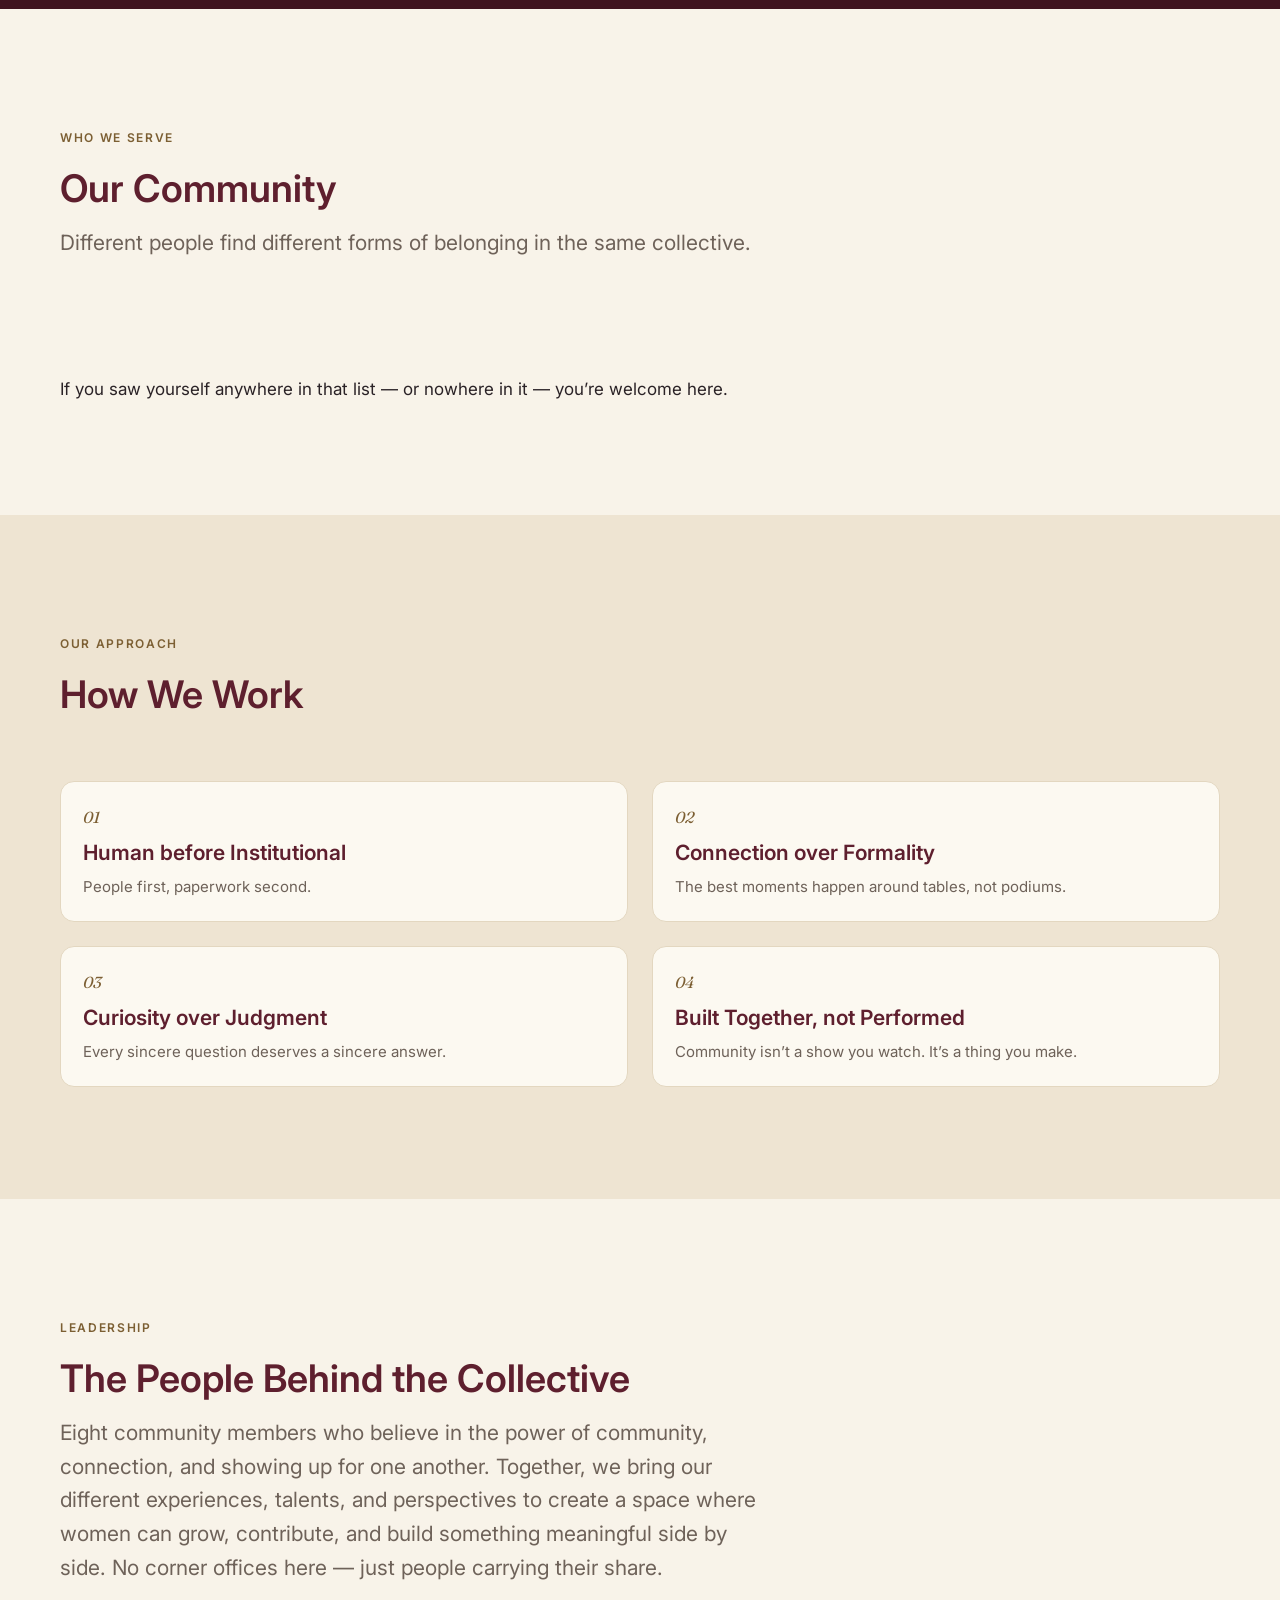
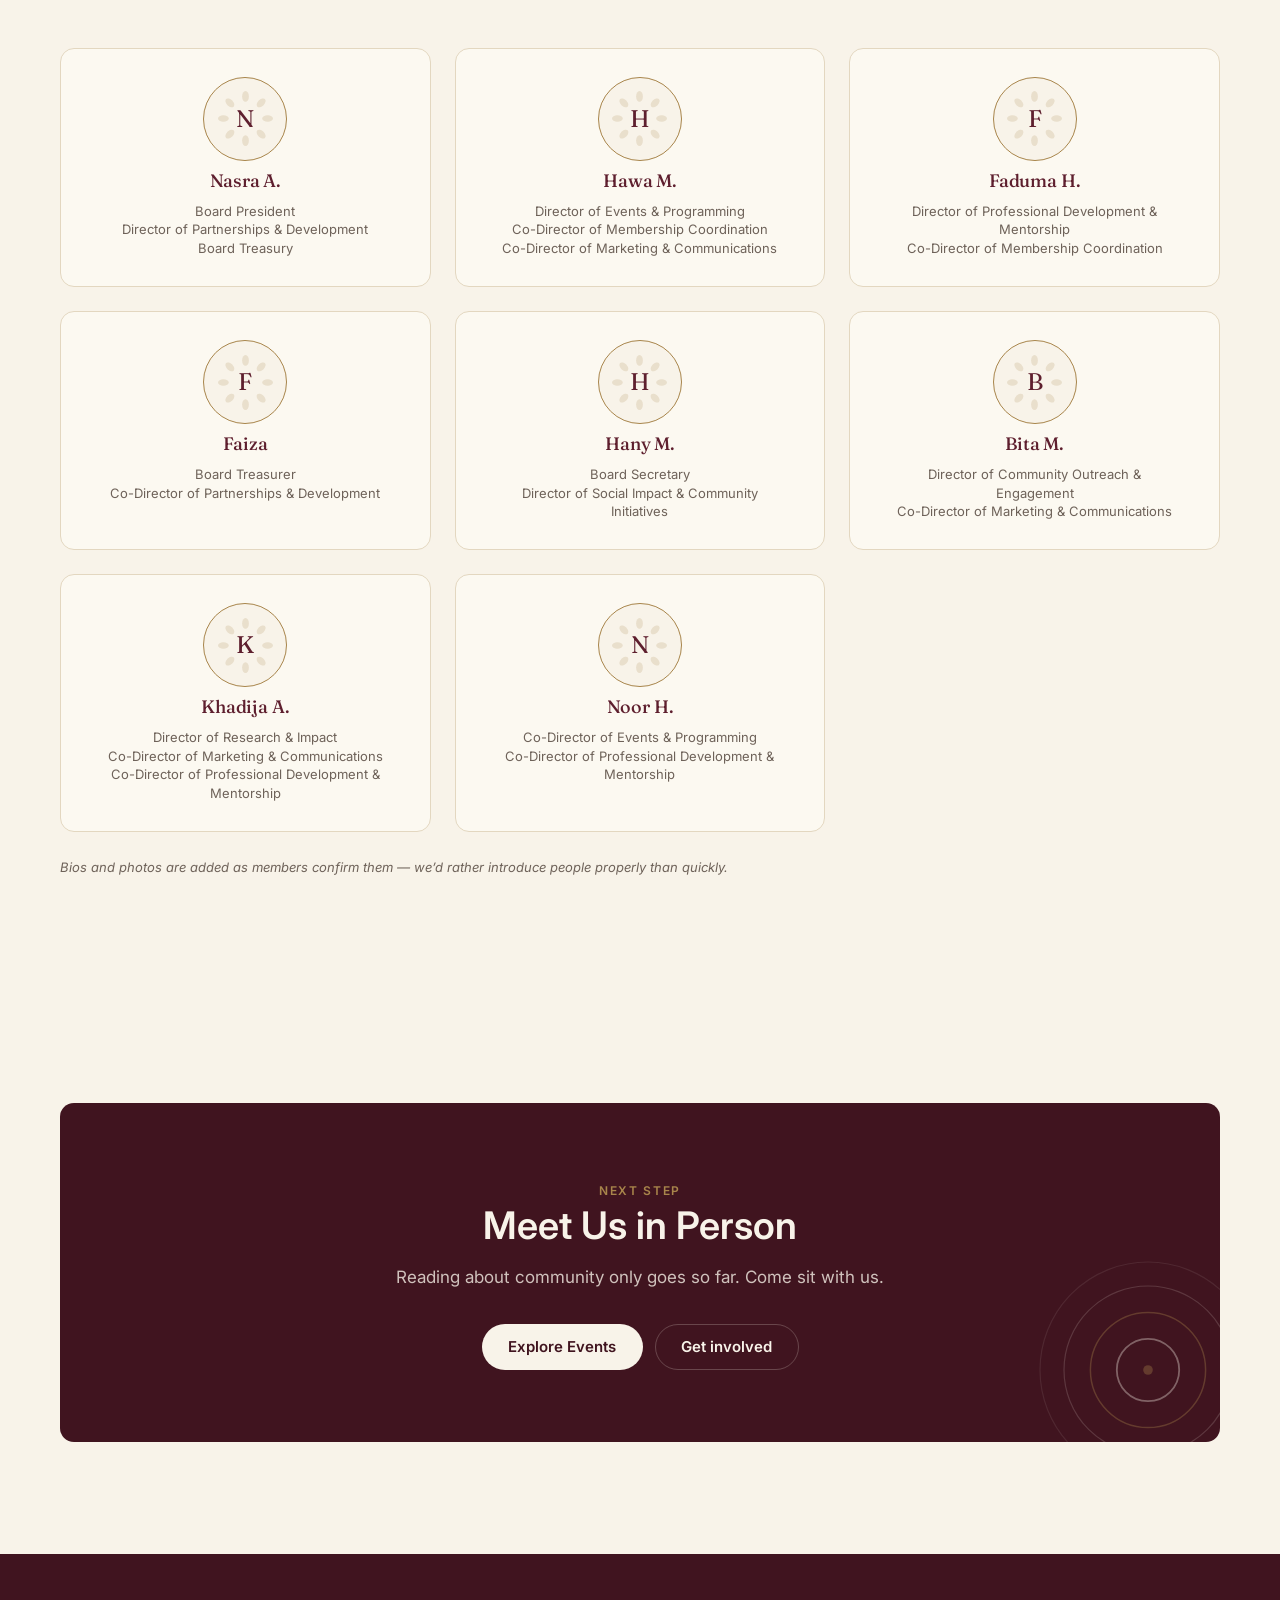
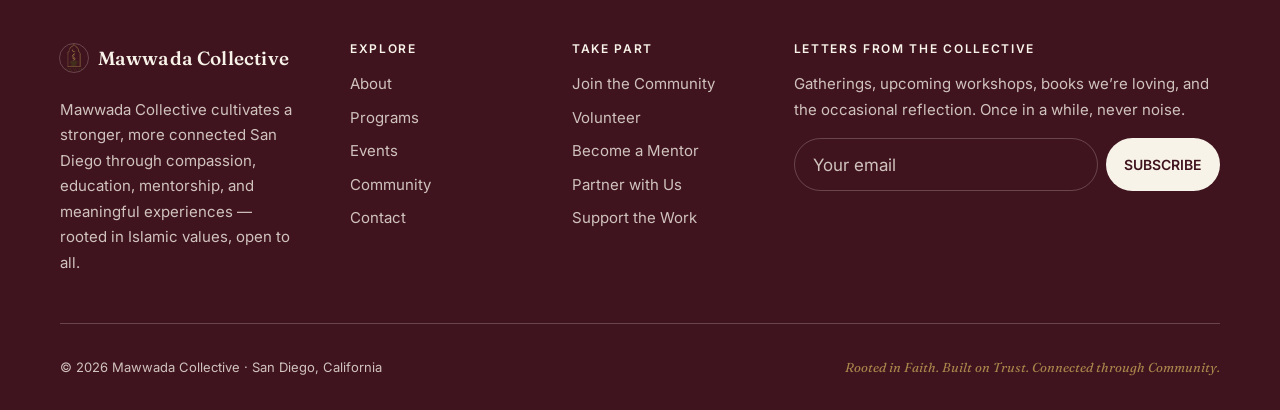
==== commit a759b279: "Roll v7 arch logo out sitewide and fit feature panel image Replace remaining Rahma logo references o" ====
--- a/about.html
+++ b/about.html
@@ -52,7 +52,7 @@
   <header class="site-header" data-header>
     <div class="container header-inner">
       <a class="wordmark" href="index.html" aria-label="Mawwada Collective — home">
-        <img class="wordmark__mark" src="assets/img/MAWADDA COLLECTIVE.jpg" alt="" width="28" height="28">
+        <img class="wordmark__mark" src="assets/img/mawwada-logo-v7-arch-cup.png" alt="" width="28" height="28">
         Mawwada Collective
       </a>
       <nav class="nav" aria-label="Primary">
@@ -107,7 +107,7 @@
         </div>
         <div class="reveal">
           <div class="art-panel art-panel--tall art-panel--logo">
-            <img src="rahma-logo-transparent.png" alt="Mawwada Collective arch mark" loading="lazy">
+            <img src="assets/img/mawwada-logo-v7-arch-cup.png" alt="Mawwada Collective arch mark" loading="lazy">
           </div>
         </div>
       </div>
@@ -274,7 +274,7 @@
       <div class="footer-grid">
         <div>
           <a class="wordmark" href="index.html" aria-label="Mawwada Collective — home">
-            <img class="wordmark__mark" src="assets/img/MAWADDA COLLECTIVE.jpg" alt="" width="28" height="28">
+            <img class="wordmark__mark" src="assets/img/mawwada-logo-v7-arch-cup.png" alt="" width="28" height="28">
             Mawwada Collective
           </a>
           <p class="footer-mission">Mawwada Collective cultivates a stronger, more connected San Diego through compassion, education, mentorship, and meaningful experiences — rooted in Islamic values, open to all.</p>
--- a/assets/css/components.css
+++ b/assets/css/components.css
@@ -412,9 +412,11 @@
 }
 
 .art-panel--logo img {
-  object-fit: cover;
-  object-position: center top;
-  transform: scale(1.6) translateY(6%);
+  object-fit: contain;
+  object-position: center;
+  transform: none;
+  padding: clamp(1rem, 3vw, 1.5rem);
+  box-sizing: border-box;
 }
 
 .art-panel--tall.art-panel--logo img {
@@ -442,7 +444,7 @@
   object-fit: contain;
   object-position: center;
   mix-blend-mode: multiply;
-  transform: scale(1.28);
+  transform: scale(1.12);
 }
 
 /* Photo slots: replace an art panel with <img> when real photography exists. */
@@ -612,7 +614,11 @@
   font-family: var(--font-serif);
   font-size: 1.5rem;
   color: var(--burgundy);
-  background: var(--ivory);
+  background-color: var(--ivory);
+  background-image: url("data:image/svg+xml,%3Csvg%20xmlns='http://www.w3.org/2000/svg'%20viewBox='0%200%20100%20100'%3E%3Cg%20fill='%23a8854b'%20opacity='0.18'%3E%3Cellipse%20cx='50'%20cy='17'%20rx='5'%20ry='8'/%3E%3Cellipse%20cx='50'%20cy='17'%20rx='5'%20ry='8'%20transform='rotate(45,50,50)'/%3E%3Cellipse%20cx='50'%20cy='17'%20rx='5'%20ry='8'%20transform='rotate(90,50,50)'/%3E%3Cellipse%20cx='50'%20cy='17'%20rx='5'%20ry='8'%20transform='rotate(135,50,50)'/%3E%3Cellipse%20cx='50'%20cy='17'%20rx='5'%20ry='8'%20transform='rotate(180,50,50)'/%3E%3Cellipse%20cx='50'%20cy='17'%20rx='5'%20ry='8'%20transform='rotate(225,50,50)'/%3E%3Cellipse%20cx='50'%20cy='17'%20rx='5'%20ry='8'%20transform='rotate(270,50,50)'/%3E%3Cellipse%20cx='50'%20cy='17'%20rx='5'%20ry='8'%20transform='rotate(315,50,50)'/%3E%3C/g%3E%3C/svg%3E");
+  background-repeat: no-repeat;
+  background-position: center;
+  background-size: 82%;
 }
 
 .profile-card__ring img {
@@ -650,6 +656,11 @@
   grid-template-columns: 1fr 1fr;
   gap: clamp(2rem, 5vw, 4.5rem);
   align-items: center;
+}
+
+.feature .art-panel--logo {
+  max-height: 30rem;
+  width: 100%;
 }
 
 .feature__body > * + * {
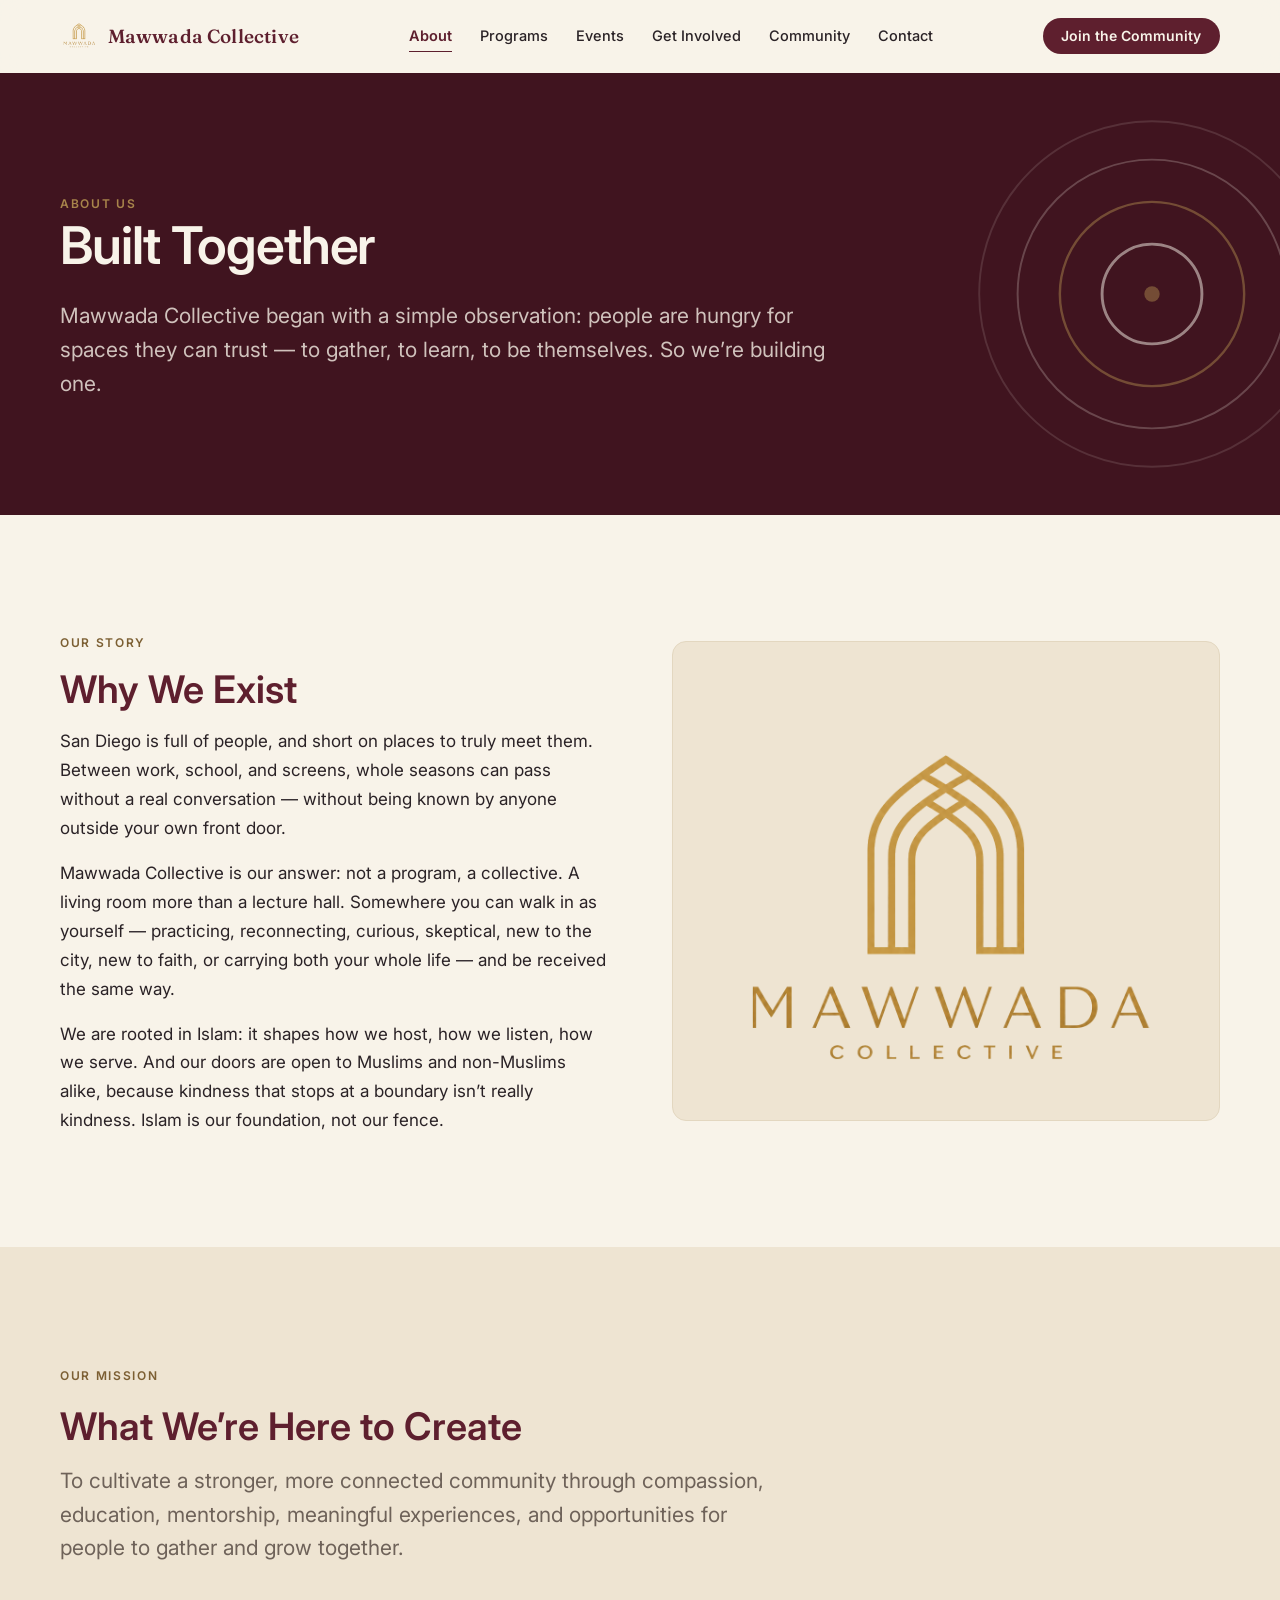
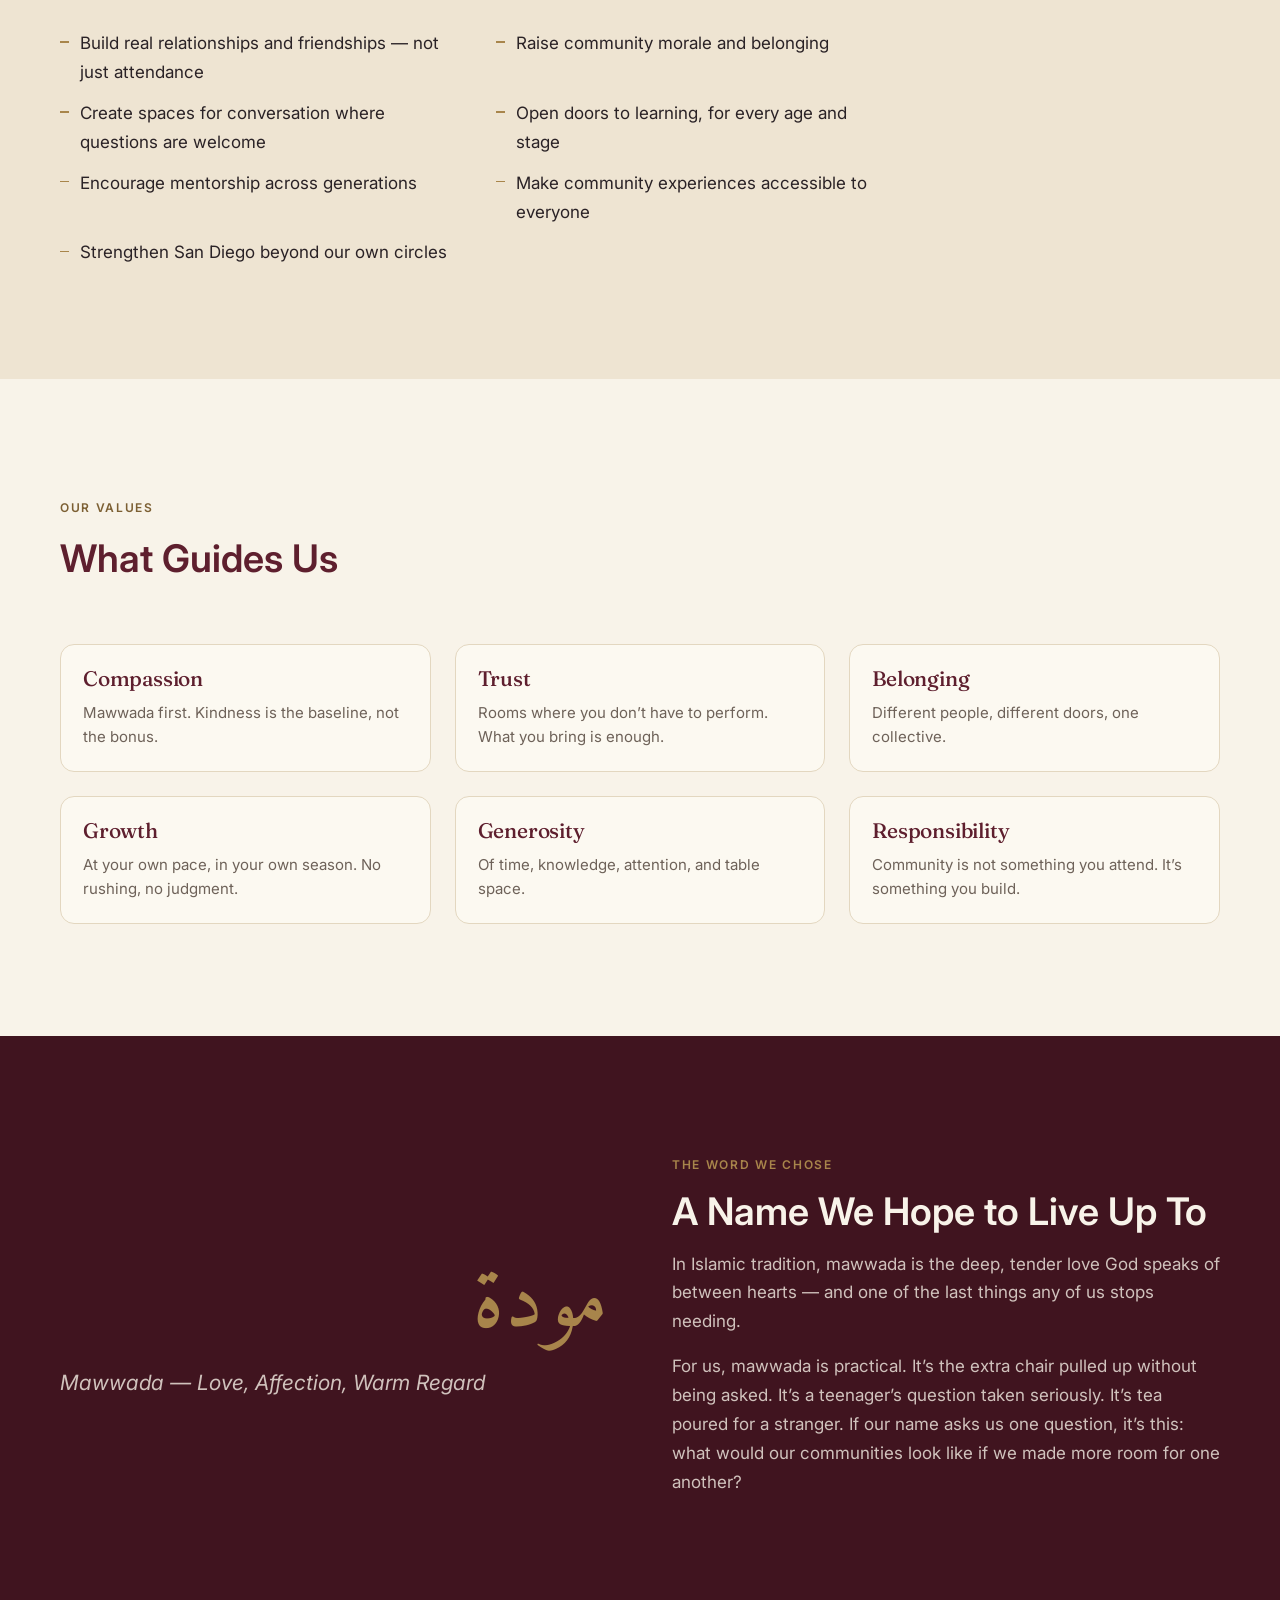
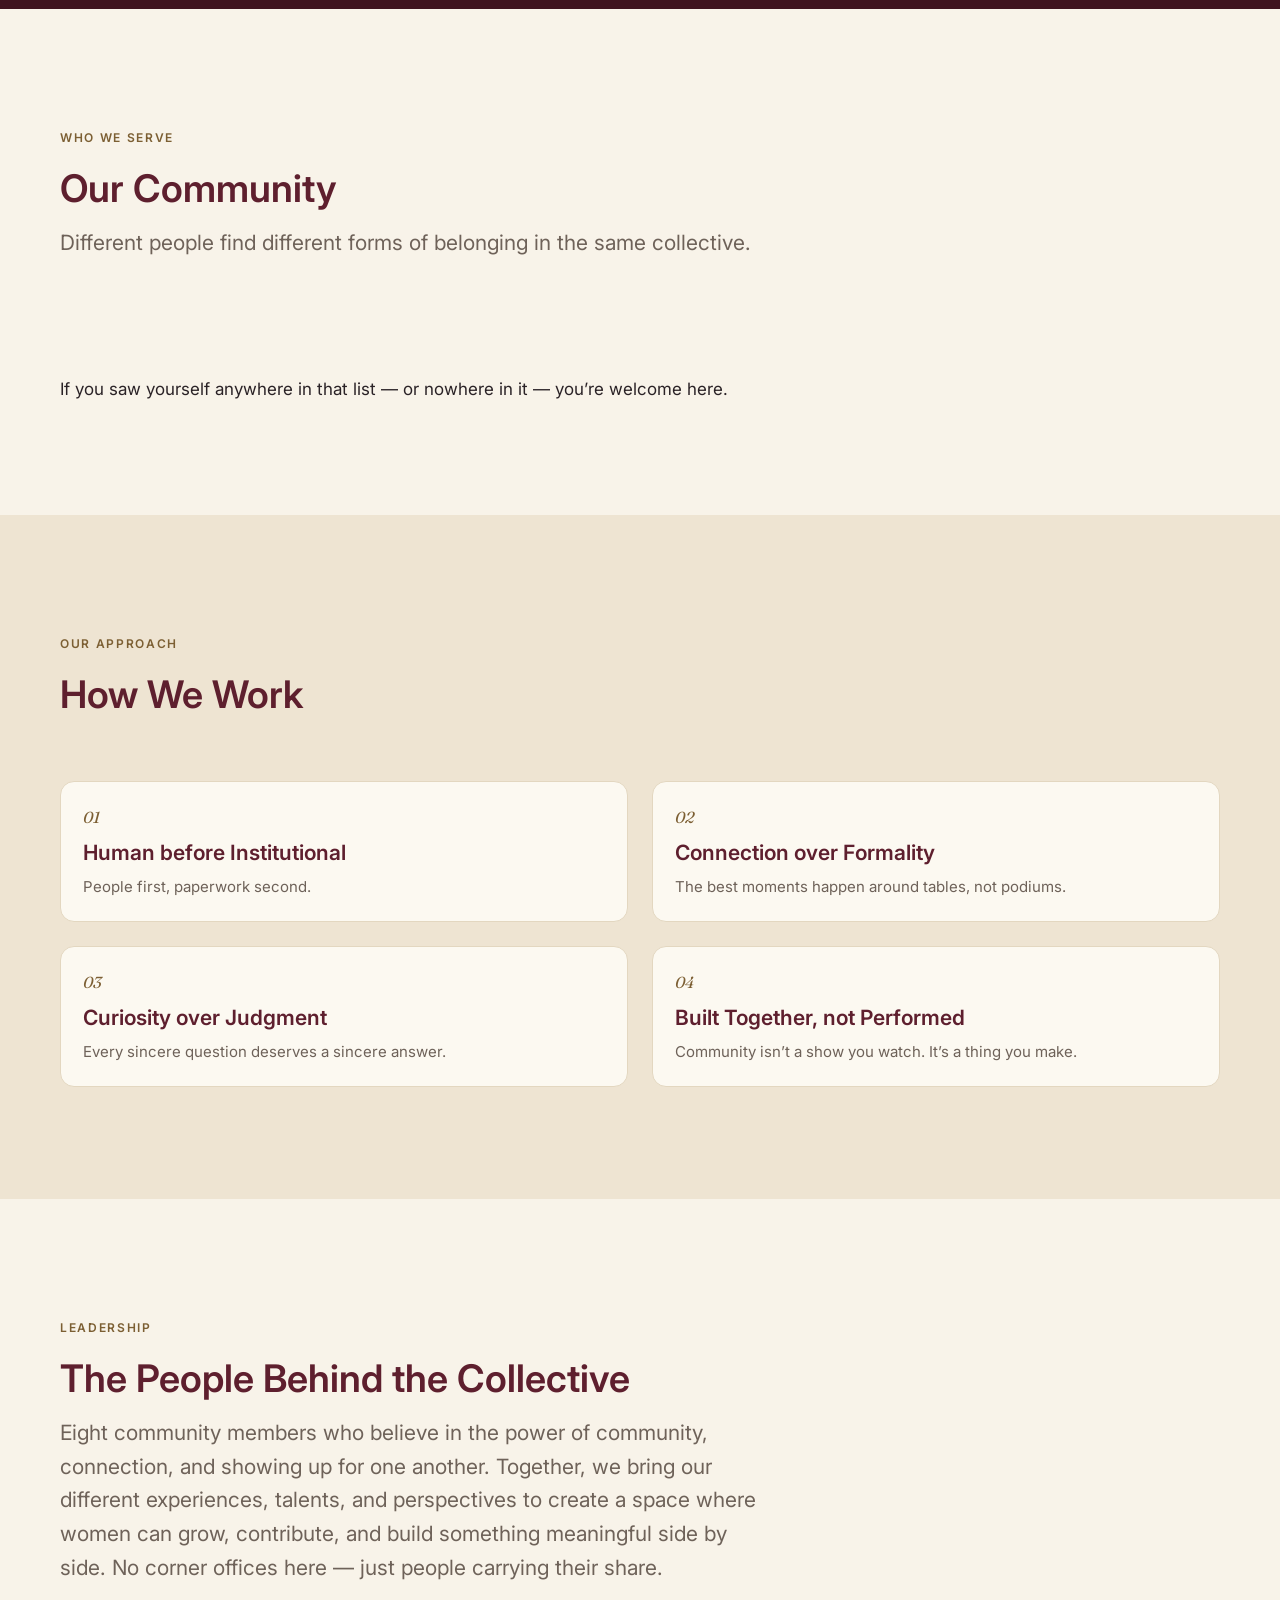
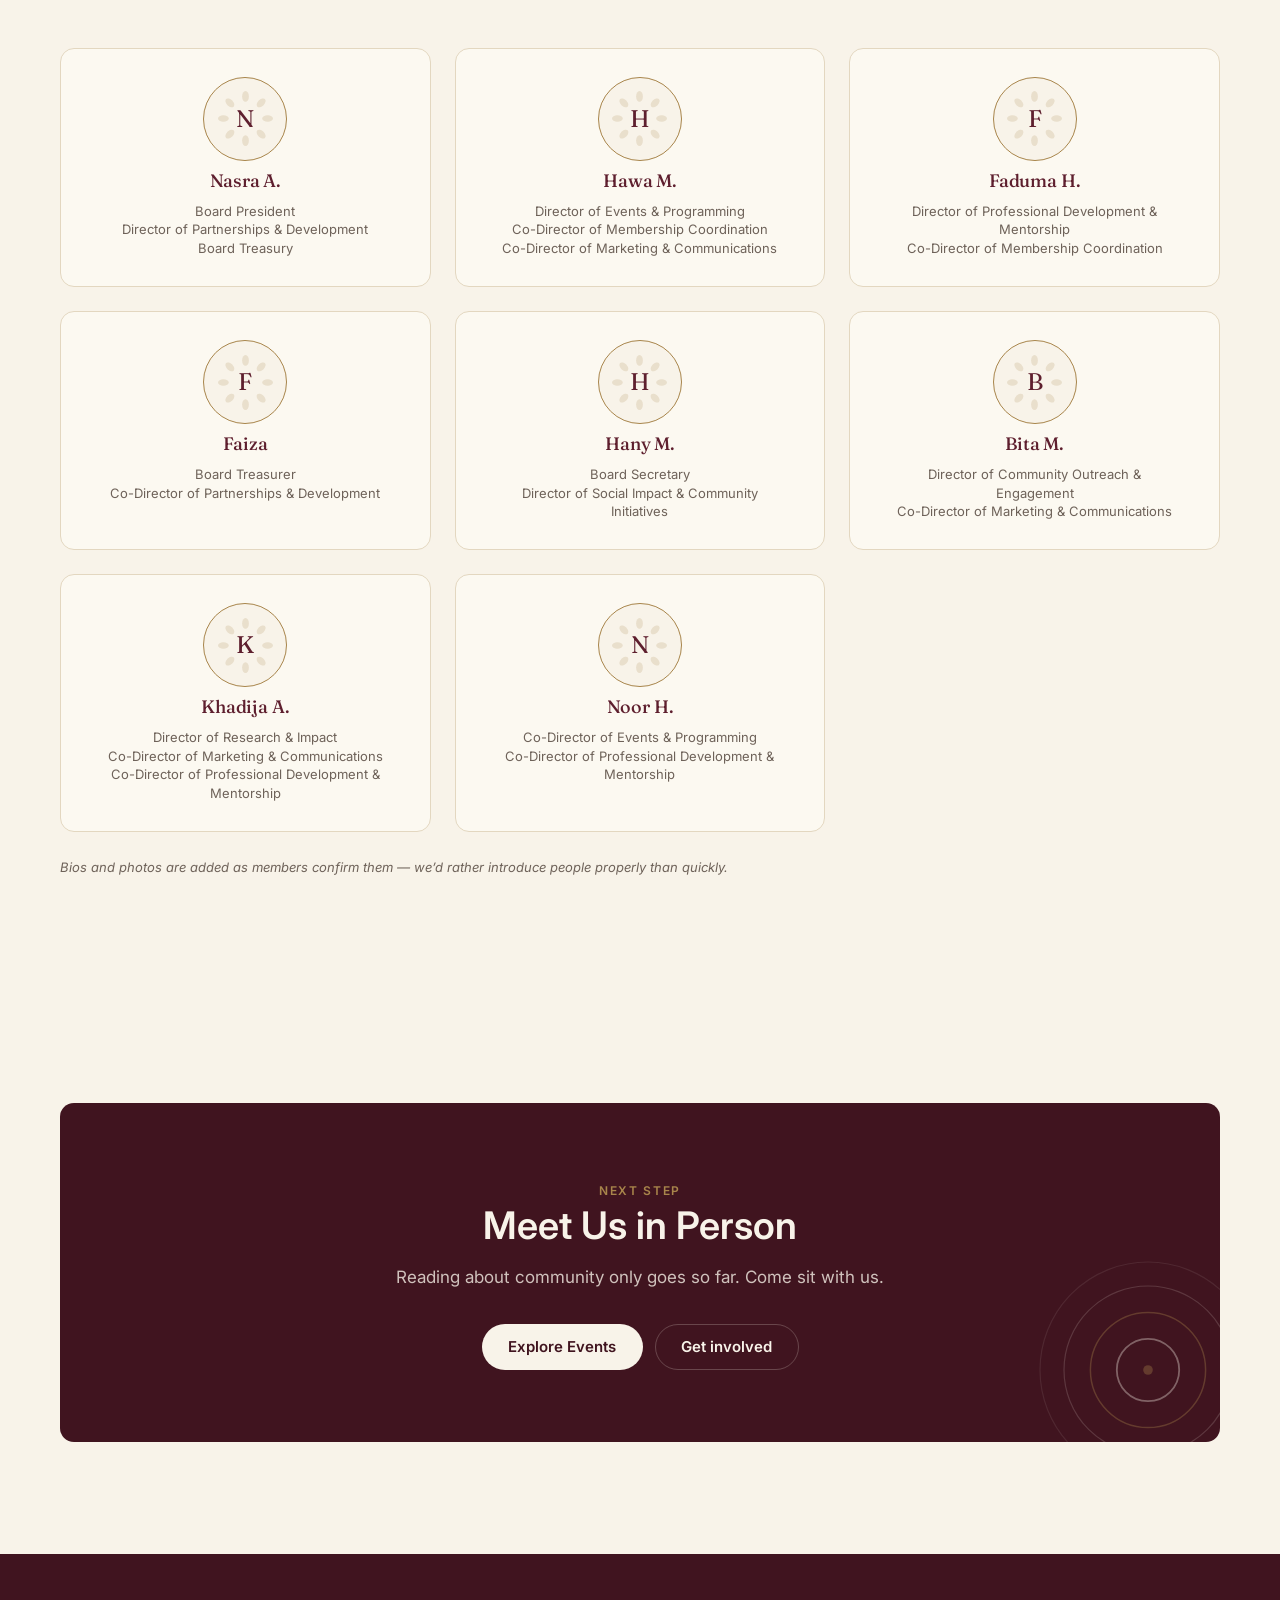
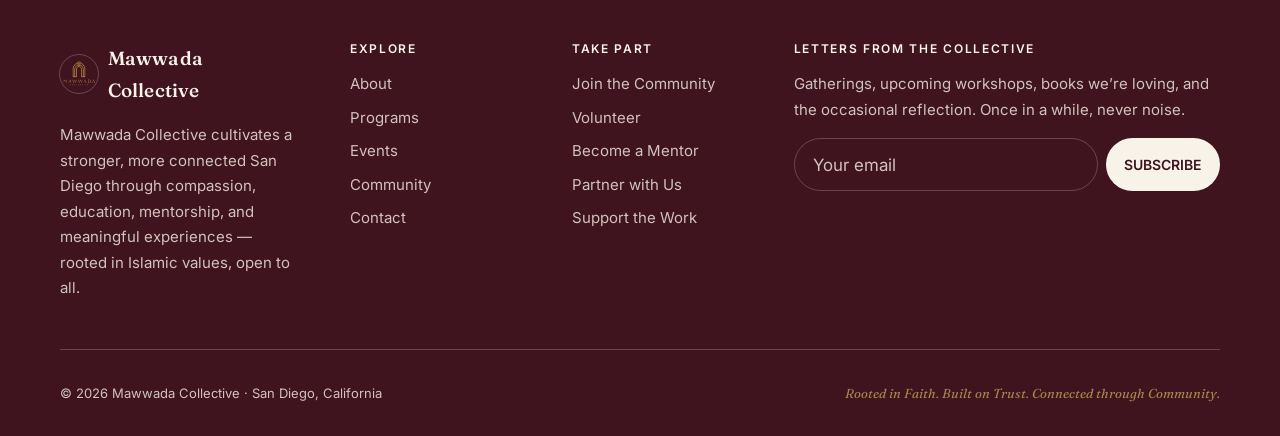
==== commit 9c2f78ce: "Add v8 arch wordmark logo and roll it out sitewide Recreate the arch lockup with the corrected MAWWA" ====
--- a/about.html
+++ b/about.html
@@ -15,9 +15,9 @@
   <link rel="preconnect" href="https://fonts.googleapis.com">
   <link rel="preconnect" href="https://fonts.gstatic.com" crossorigin>
   <link href="https://fonts.googleapis.com/css2?family=Fraunces:ital,opsz,wght@0,9..144,300..700;1,9..144,300..700&family=Inter:wght@400;500;600;700&family=Amiri:wght@400;700&display=swap" rel="stylesheet">
-  <link rel="stylesheet" href="assets/css/tokens.css">
-  <link rel="stylesheet" href="assets/css/base.css">
-  <link rel="stylesheet" href="assets/css/components.css">
+  <link rel="stylesheet" href="assets/css/tokens.css?v=3">
+  <link rel="stylesheet" href="assets/css/base.css?v=3">
+  <link rel="stylesheet" href="assets/css/components.css?v=3">
 </head>
 <body>
 
@@ -52,7 +52,7 @@
   <header class="site-header" data-header>
     <div class="container header-inner">
       <a class="wordmark" href="index.html" aria-label="Mawwada Collective — home">
-        <img class="wordmark__mark" src="assets/img/mawwada-logo-v7-arch-cup.png" alt="" width="28" height="28">
+        <img class="wordmark__mark" src="assets/img/mawwada-logo-v8-transparent.png" alt="" width="38" height="38">
         Mawwada Collective
       </a>
       <nav class="nav" aria-label="Primary">
@@ -107,7 +107,7 @@
         </div>
         <div class="reveal">
           <div class="art-panel art-panel--tall art-panel--logo">
-            <img src="assets/img/mawwada-logo-v7-arch-cup.png" alt="Mawwada Collective arch mark" loading="lazy">
+            <img src="assets/img/mawwada-logo-v8-transparent.png" alt="Mawwada Collective logo" loading="lazy">
           </div>
         </div>
       </div>
@@ -274,7 +274,7 @@
       <div class="footer-grid">
         <div>
           <a class="wordmark" href="index.html" aria-label="Mawwada Collective — home">
-            <img class="wordmark__mark" src="assets/img/mawwada-logo-v7-arch-cup.png" alt="" width="28" height="28">
+            <img class="wordmark__mark" src="assets/img/mawwada-logo-v8-transparent.png" alt="" width="38" height="38">
             Mawwada Collective
           </a>
           <p class="footer-mission">Mawwada Collective cultivates a stronger, more connected San Diego through compassion, education, mentorship, and meaningful experiences — rooted in Islamic values, open to all.</p>
--- a/assets/css/components.css
+++ b/assets/css/components.css
@@ -159,8 +159,8 @@
 }
 
 .wordmark__mark {
-  width: 1.75rem;
-  height: 1.75rem;
+  width: 2.375rem;
+  height: 2.375rem;
   flex: none;
   border-radius: 50%;
   object-fit: cover;
@@ -423,7 +423,7 @@
   object-fit: contain;
   object-position: center;
   transform: none;
-  padding: clamp(1.5rem, 6vw, 3rem);
+  padding: clamp(1.25rem, 4vw, 2rem);
   box-sizing: border-box;
 }
 
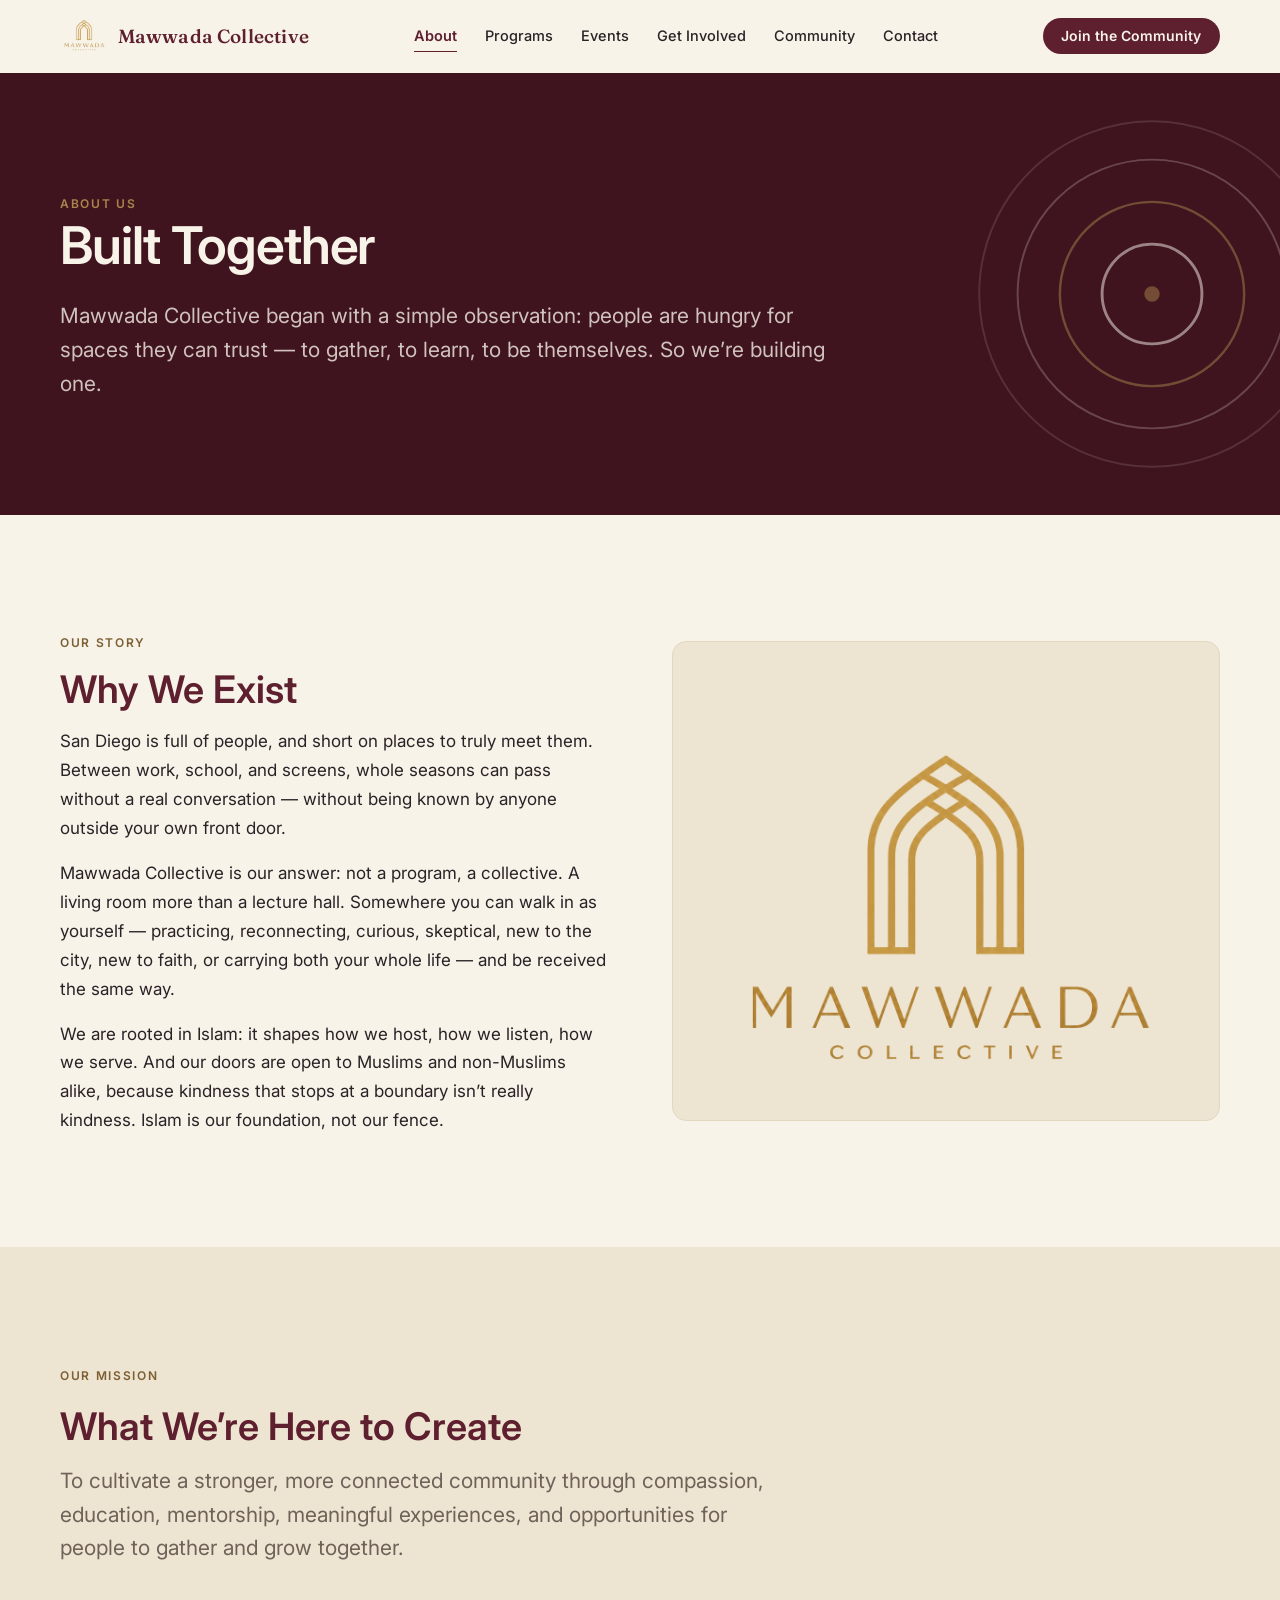
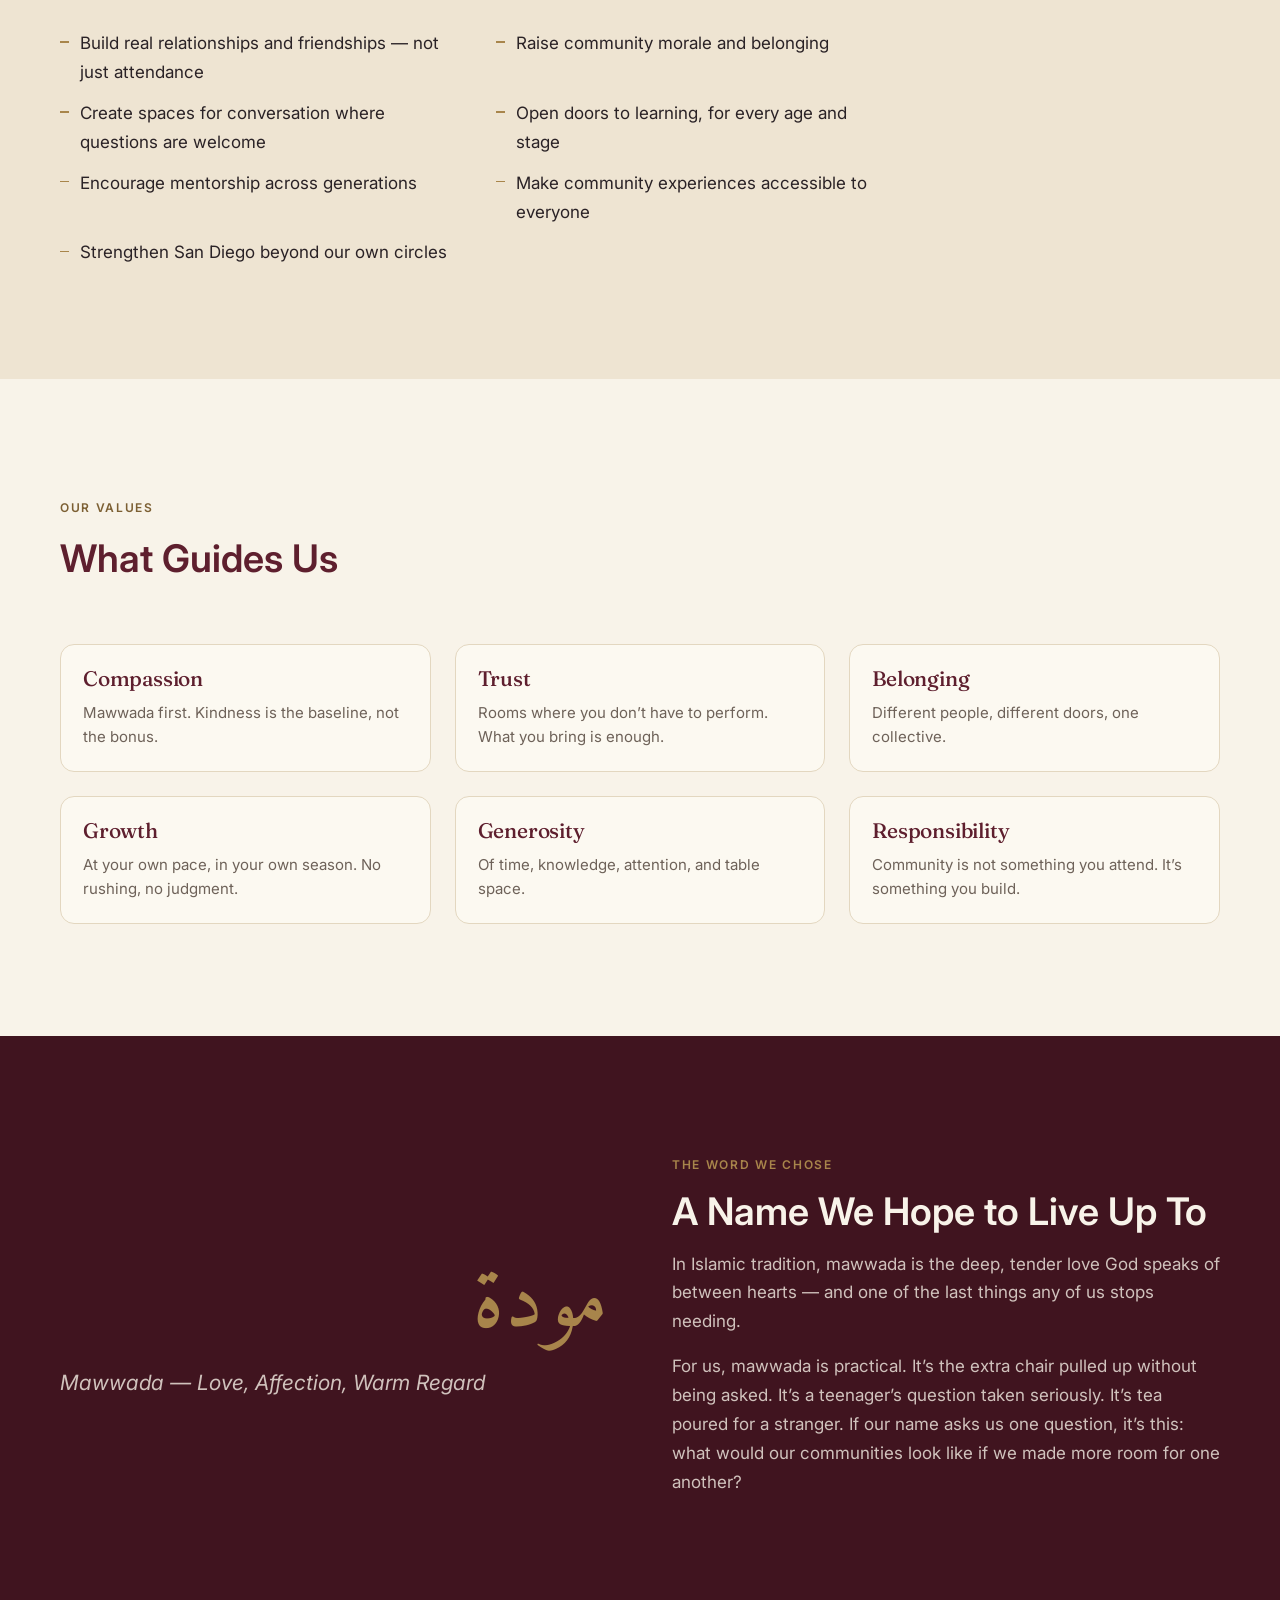
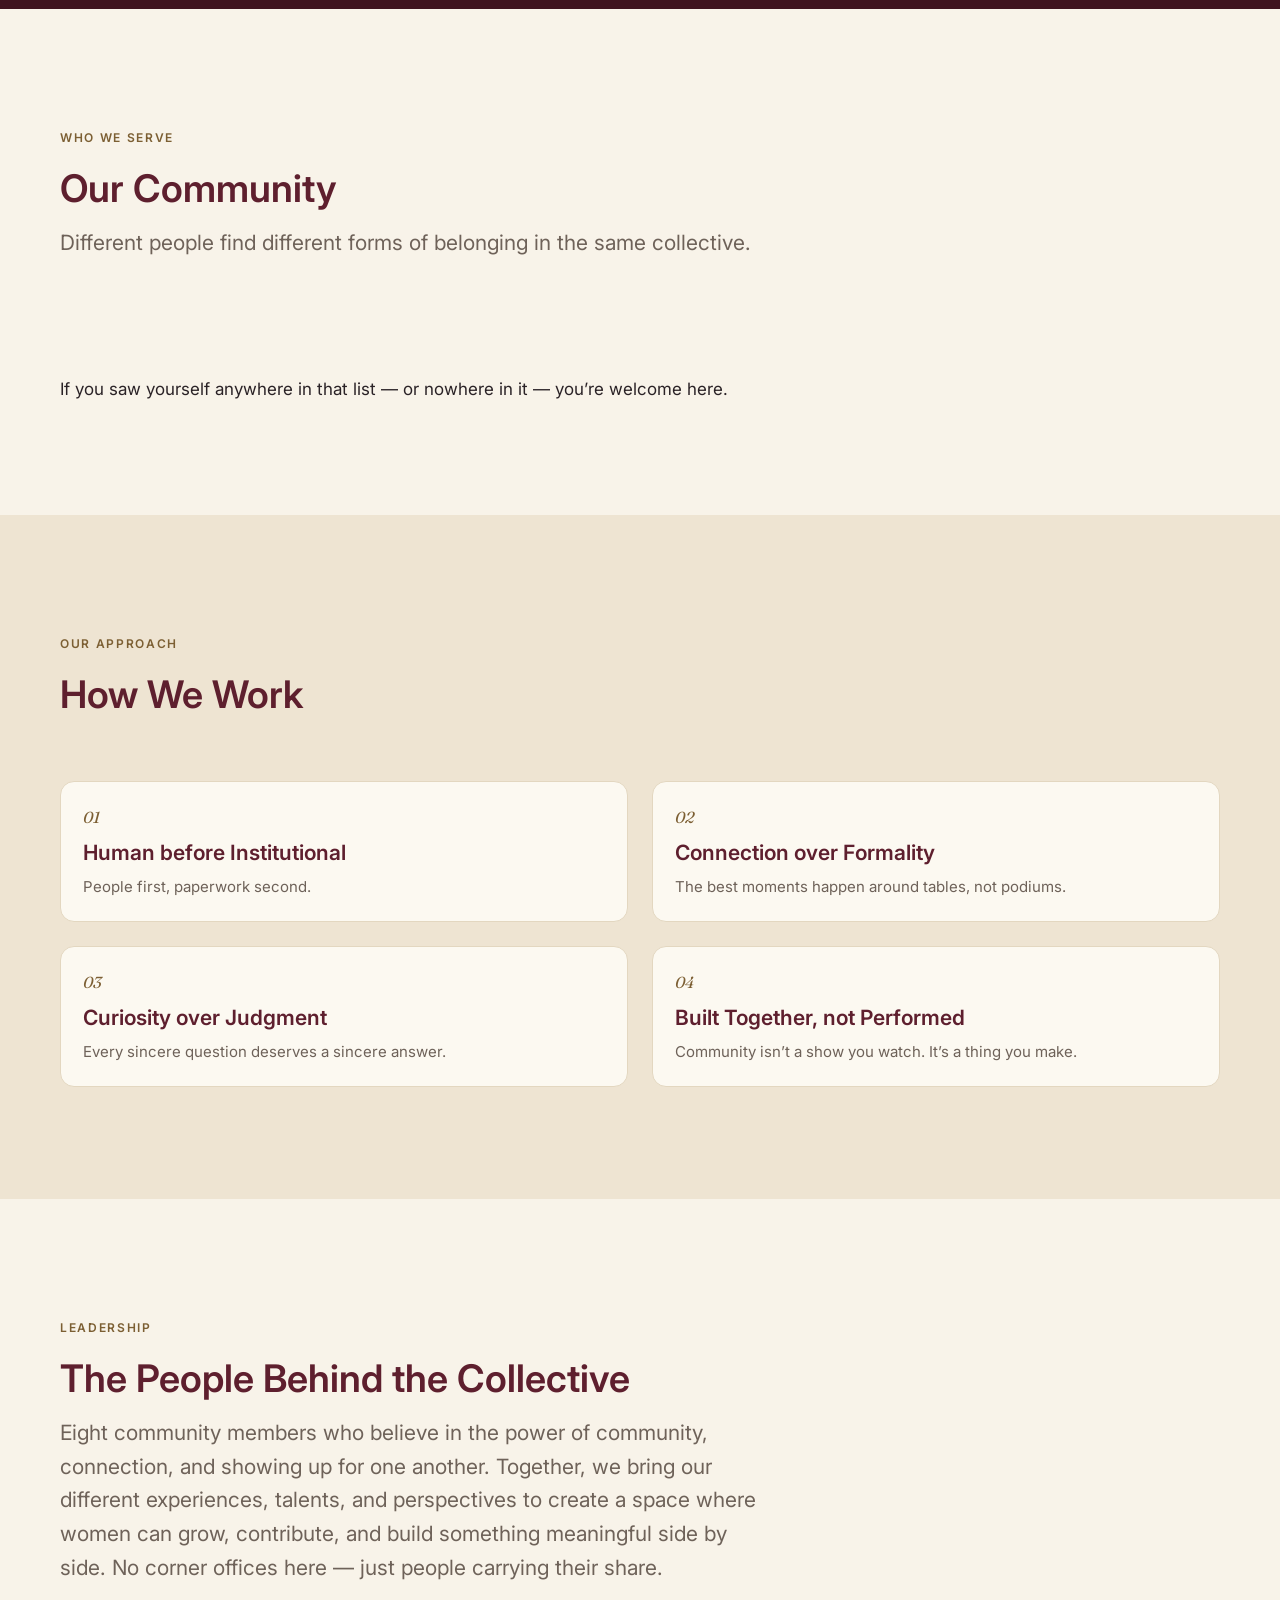
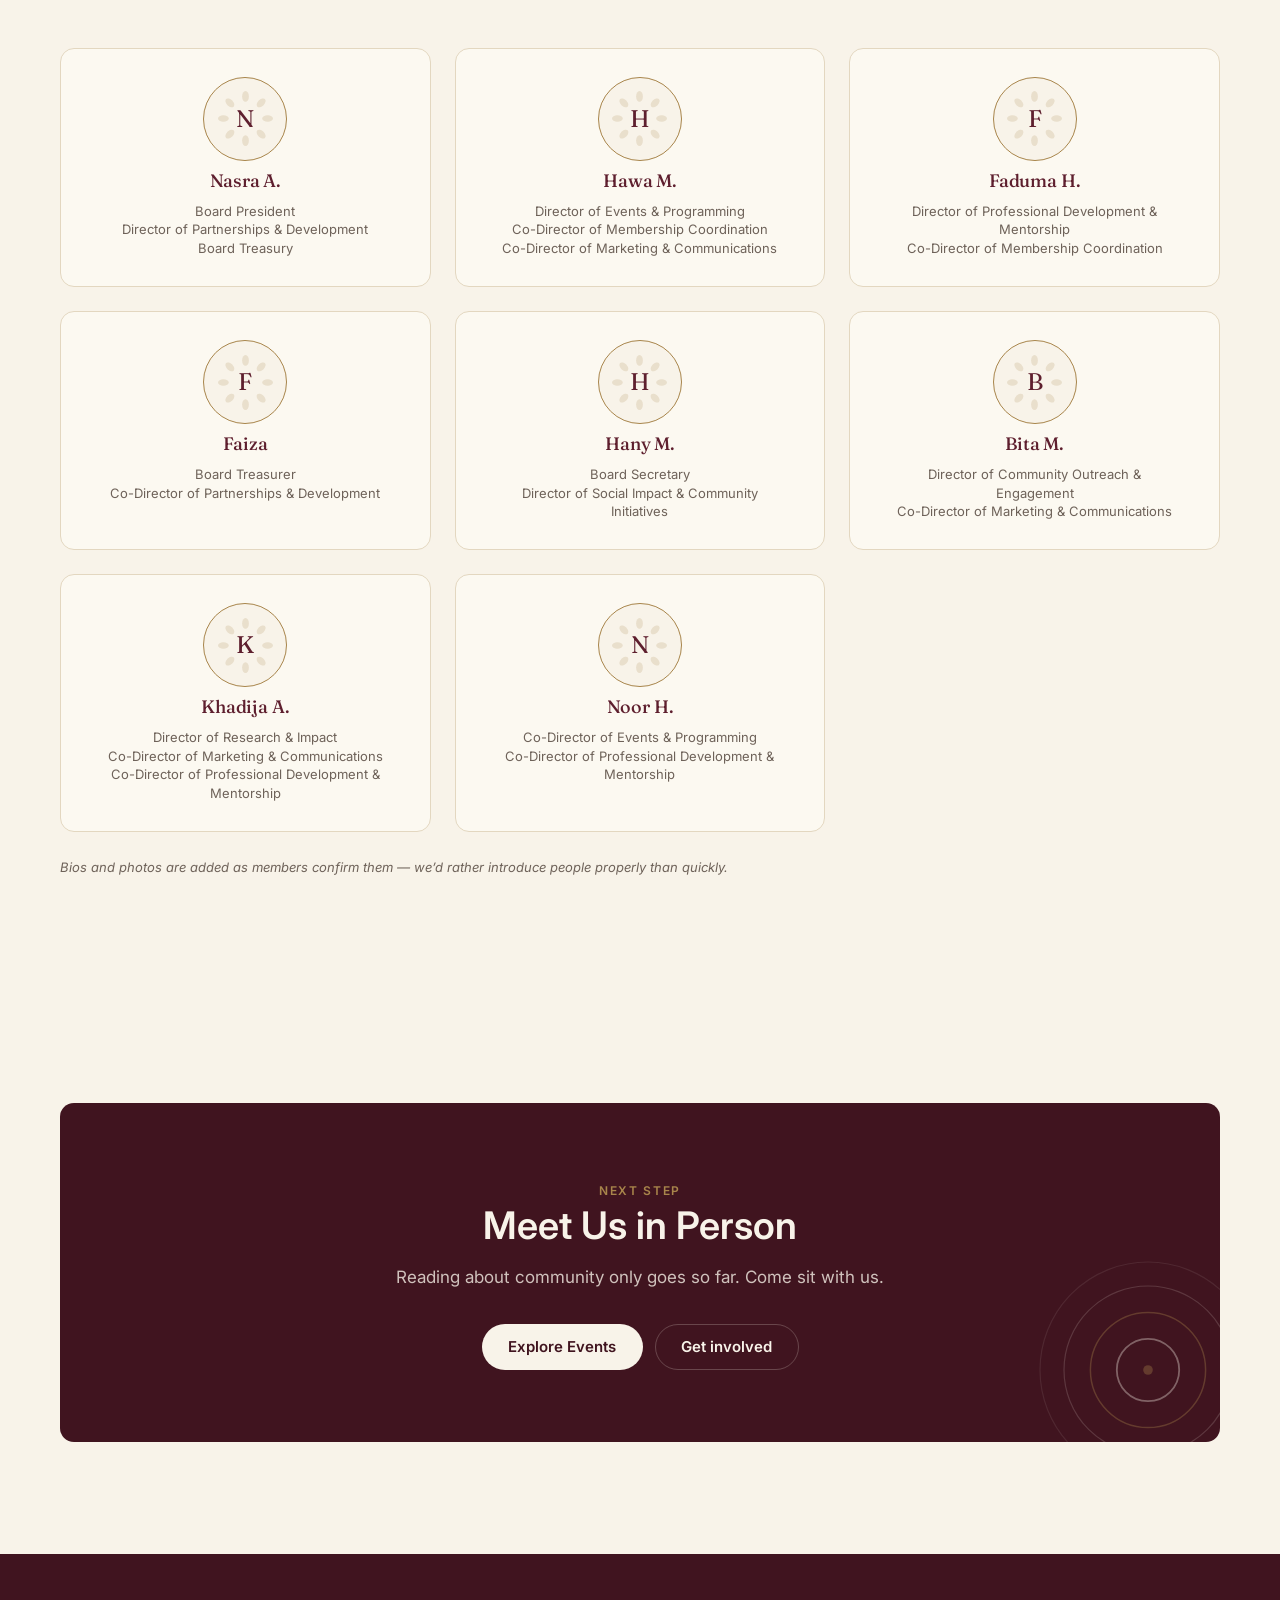
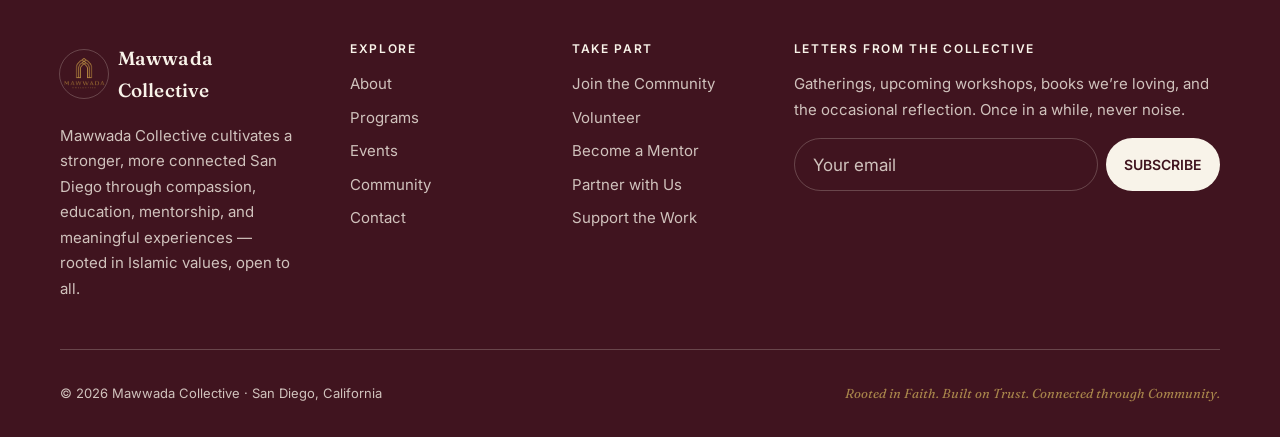
==== commit a07537c1: "Enlarge header wordmark mark for legibility Bump the logo mark to 48px on desktop and 40px on phones" ====
--- a/about.html
+++ b/about.html
@@ -2,7 +2,8 @@
 <html lang="en">
 <head>
   <meta charset="UTF-8">
-  <meta name="viewport" content="width=device-width, initial-scale=1.0">
+  <meta name="viewport" content="width=device-width, initial-scale=1.0, viewport-fit=cover">
+  <meta name="theme-color" content="#f8f3e9">
   <title>About — Mawwada Collective · San Diego</title>
   <meta name="description" content="Our story, our values, and the eight community members behind Mawwada Collective — rooted in Islamic values, open to all of San Diego.">
   <link rel="canonical" href="https://mawwadacollective.org/about">
@@ -12,12 +13,13 @@
   <meta property="og:url" content="https://mawwadacollective.org/about">
   <meta property="og:image" content="https://mawwadacollective.org/assets/img/og-image.png">
   <link rel="icon" type="image/svg+xml" href="assets/img/favicon.svg">
+  <link rel="apple-touch-icon" href="assets/img/apple-touch-icon.png">
   <link rel="preconnect" href="https://fonts.googleapis.com">
   <link rel="preconnect" href="https://fonts.gstatic.com" crossorigin>
   <link href="https://fonts.googleapis.com/css2?family=Fraunces:ital,opsz,wght@0,9..144,300..700;1,9..144,300..700&family=Inter:wght@400;500;600;700&family=Amiri:wght@400;700&display=swap" rel="stylesheet">
-  <link rel="stylesheet" href="assets/css/tokens.css?v=3">
-  <link rel="stylesheet" href="assets/css/base.css?v=3">
-  <link rel="stylesheet" href="assets/css/components.css?v=3">
+  <link rel="stylesheet" href="assets/css/tokens.css?v=4">
+  <link rel="stylesheet" href="assets/css/base.css?v=4">
+  <link rel="stylesheet" href="assets/css/components.css?v=4">
 </head>
 <body>
 
@@ -52,7 +54,7 @@
   <header class="site-header" data-header>
     <div class="container header-inner">
       <a class="wordmark" href="index.html" aria-label="Mawwada Collective — home">
-        <img class="wordmark__mark" src="assets/img/mawwada-logo-v8-transparent.png" alt="" width="38" height="38">
+        <img class="wordmark__mark" src="assets/img/mawwada-logo-v8-transparent.png" alt="" width="48" height="48">
         Mawwada Collective
       </a>
       <nav class="nav" aria-label="Primary">
@@ -274,7 +276,7 @@
       <div class="footer-grid">
         <div>
           <a class="wordmark" href="index.html" aria-label="Mawwada Collective — home">
-            <img class="wordmark__mark" src="assets/img/mawwada-logo-v8-transparent.png" alt="" width="38" height="38">
+            <img class="wordmark__mark" src="assets/img/mawwada-logo-v8-transparent.png" alt="" width="48" height="48">
             Mawwada Collective
           </a>
           <p class="footer-mission">Mawwada Collective cultivates a stronger, more connected San Diego through compassion, education, mentorship, and meaningful experiences — rooted in Islamic values, open to all.</p>
--- a/assets/css/components.css
+++ b/assets/css/components.css
@@ -117,6 +117,8 @@
 .site-header {
   position: sticky;
   top: 0;
+  padding-left: env(safe-area-inset-left);
+  padding-right: env(safe-area-inset-right);
   z-index: var(--z-header);
   background: rgba(248, 243, 233, 0.88);
   -webkit-backdrop-filter: blur(12px);
@@ -159,8 +161,8 @@
 }
 
 .wordmark__mark {
-  width: 2.375rem;
-  height: 2.375rem;
+  width: 3rem;
+  height: 3rem;
   flex: none;
   border-radius: 50%;
   object-fit: cover;
@@ -272,6 +274,8 @@
   background: var(--ivory);
   border-left: 1px solid var(--card-line);
   padding: 5.5rem var(--space-5) var(--space-5);
+  padding-right: calc(var(--space-5) + env(safe-area-inset-right));
+  padding-bottom: calc(var(--space-5) + env(safe-area-inset-bottom));
   transform: translateX(100%);
   transition: transform var(--dur) var(--ease);
   display: flex;
@@ -288,7 +292,7 @@
   font-size: 1.5rem;
   color: var(--burgundy);
   text-decoration: none;
-  padding-block: 0.35rem;
+  padding-block: 0.625rem; /* >= 44px tap targets */
 }
 
 .nav-drawer a[aria-current="page"] {
@@ -311,6 +315,28 @@
 
   .nav-toggle {
     display: flex;
+  }
+}
+
+/* phones: keep the long wordmark + hamburger comfortably on one line */
+@media (max-width: 40rem) {
+  .header-inner {
+    gap: var(--space-3);
+  }
+
+  .wordmark {
+    font-size: 1.0625rem;
+    gap: 0.5rem;
+  }
+
+  .wordmark__mark {
+    width: 2.5rem;
+    height: 2.5rem;
+  }
+
+  .nav-toggle {
+    width: 2.625rem;
+    height: 2.625rem;
   }
 }
 
@@ -967,6 +993,9 @@
   background: var(--oxblood);
   color: var(--on-deep);
   padding: clamp(3.5rem, 7vw, 5.5rem) 0 var(--space-5);
+  padding-left: env(safe-area-inset-left);
+  padding-right: env(safe-area-inset-right);
+  padding-bottom: calc(var(--space-5) + env(safe-area-inset-bottom));
 }
 
 .footer-grid {
